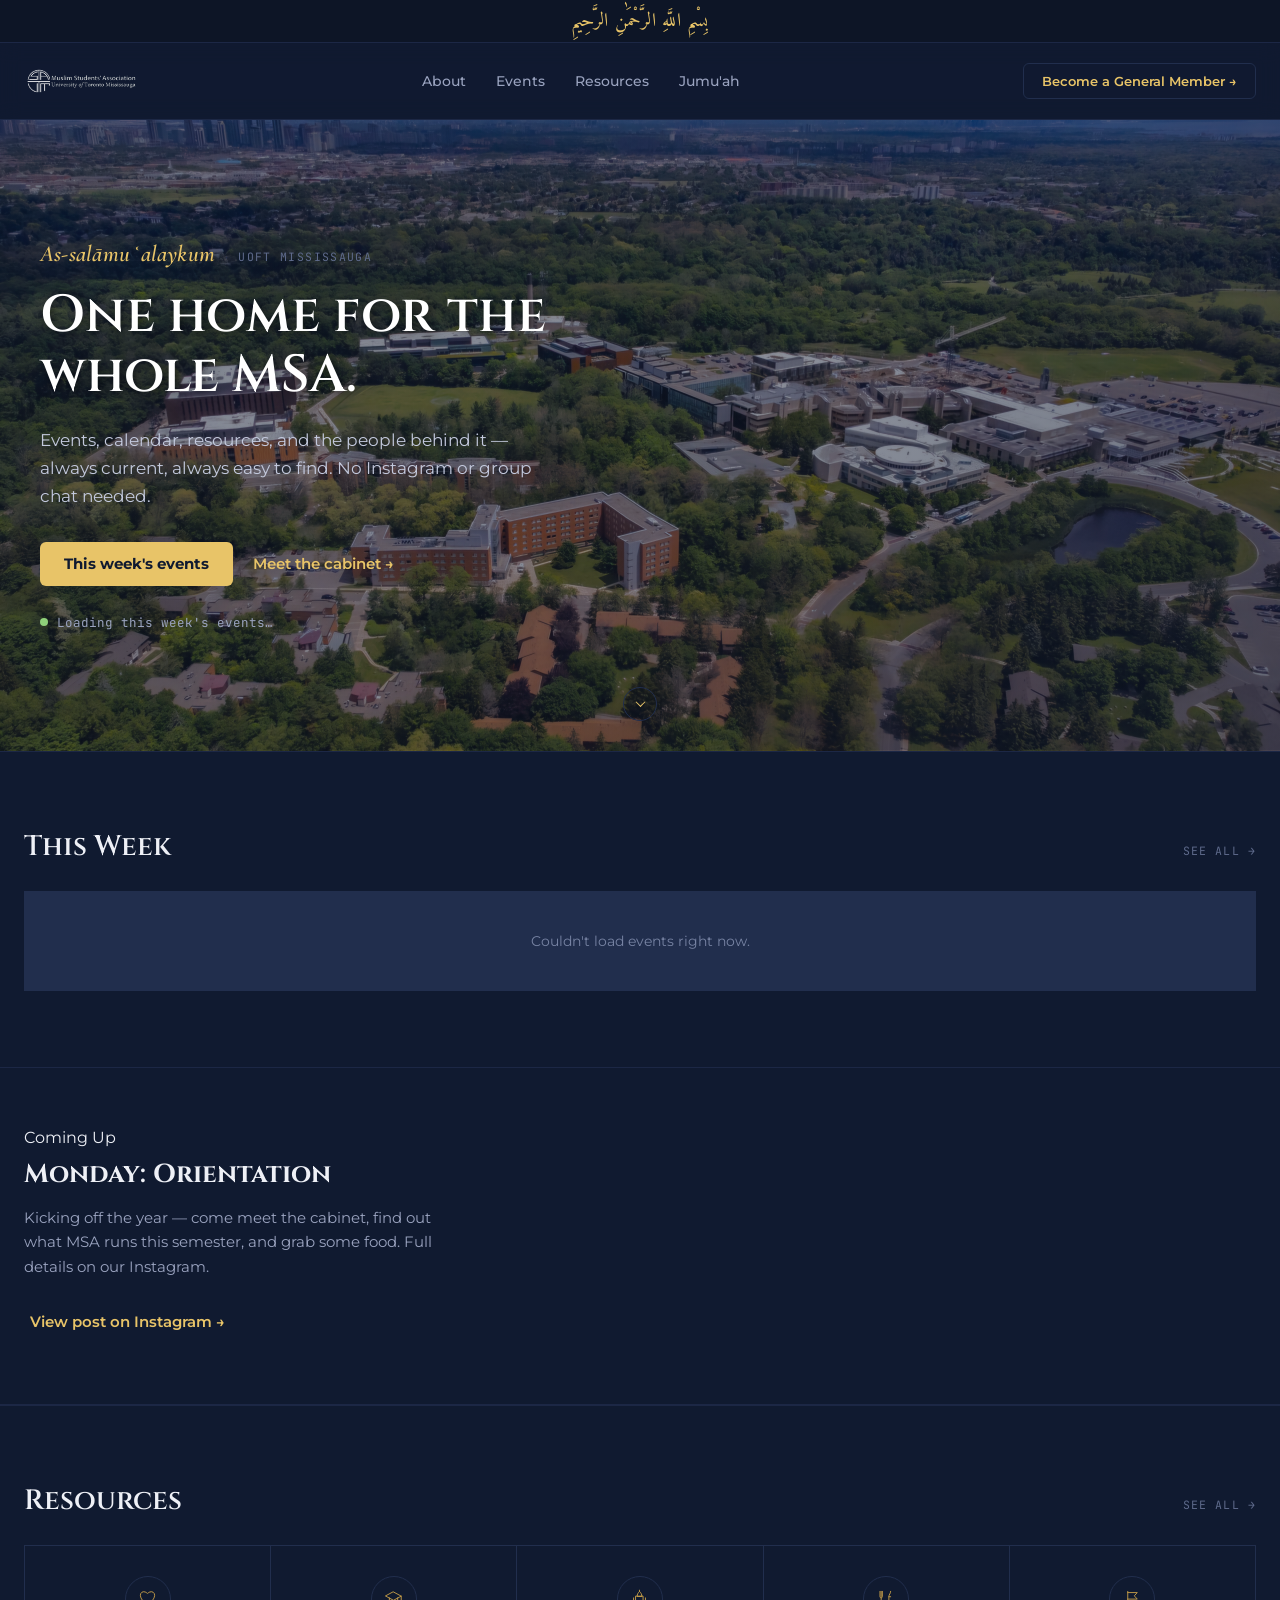
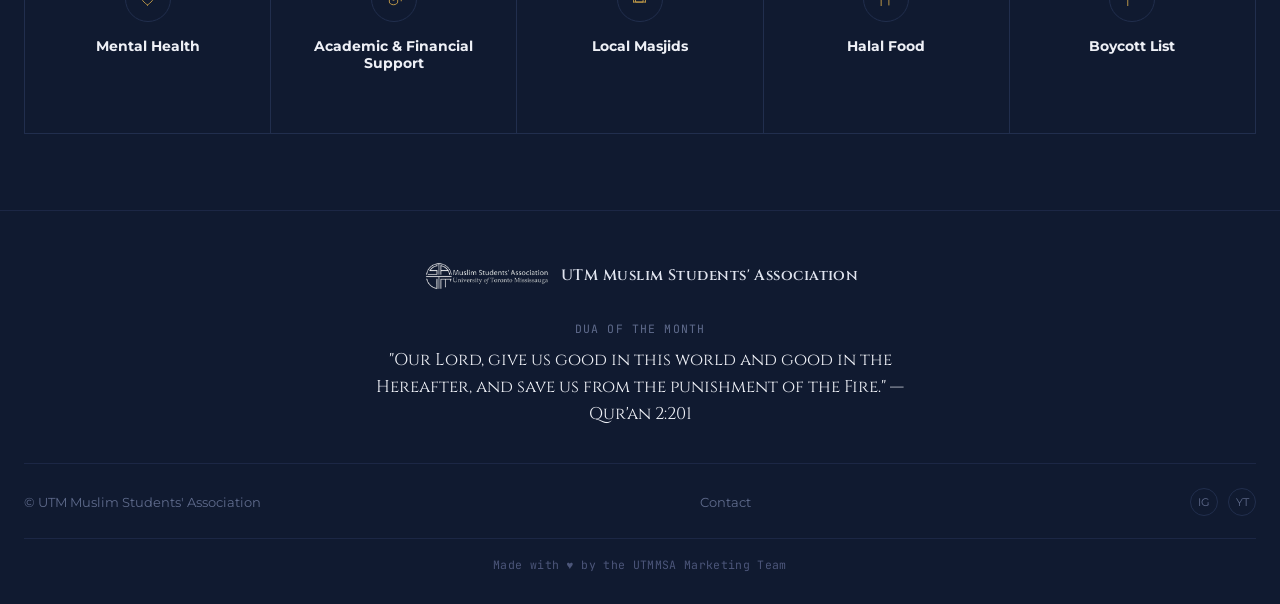
==== index.html @ a5d2db6c "Add files via upload" ====
<!DOCTYPE html>
<html lang="en">
<head>
<meta charset="UTF-8">
<meta name="viewport" content="width=device-width, initial-scale=1.0">
<title>UTM MSA — Muslim Students' Association, University of Toronto Mississauga</title>
<meta name="description" content="Everything the UTM MSA runs — events, calendar, resources, and the people behind it — in one place.">

<!-- Brand fonts: Cinzel (display), Montserrat (body/UI), JetBrains Mono (accent) -->
<link rel="preconnect" href="https://fonts.googleapis.com">
<link rel="preconnect" href="https://fonts.gstatic.com" crossorigin>
<link href="https://fonts.googleapis.com/css2?family=Amiri:wght@400;700&family=Cinzel:wght@500;600;700&family=Cormorant+Garamond:ital,wght@1,500;1,600&family=Montserrat:wght@400;500;600;700;800&family=JetBrains+Mono:wght@400;500&display=swap" rel="stylesheet">

<link rel="stylesheet" href="styles.css">
<link rel="stylesheet" href="resources.css">
</head>
<body>

<div class="bismillah-ribbon"><span class="arabic">بِسْمِ اللَّهِ الرَّحْمَٰنِ الرَّحِيمِ</span></div>

<header class="site-header">
  <a href="index.html" class="brand">
    <img src="utm-msa-logo.png" alt="UTM MSA logo" class="site-logo-img">
  </a>
  <nav class="main-nav">
    <a href="about.html">About</a>
    <a href="events.html">Events</a>
    <a href="resources.html">Resources</a>
    <a href="jumuah.html">Jumu'ah</a>
  </nav>

  <a class="nav-cta" href="https://forms.gle/BKkKjAEeX6UAhfDM7" target="_blank" rel="noopener">Become a General Member →</a>

  <button class="nav-toggle" aria-label="Toggle menu">
    <span style="width: 100%; height: 2px; background: currentColor;"></span>
    <span style="width: 100%; height: 2px; background: currentColor;"></span>
    <span style="width: 100%; height: 2px; background: currentColor;"></span>
  </button>
</header>

<section class="hero">
  <div class="hero-motif" aria-hidden="true" id="heroMotif"></div>

  <div class="hero-inner">
    <span class="kicker"><span class="kicker-script">As-salāmu ʿalaykum</span><span class="kicker-sep">·</span><span class="kicker-loc">UofT Mississauga</span></span>
    <h1>One home for the whole MSA.</h1>
    <p>Events, calendar, resources, and the people behind it — always current, always easy to find. No Instagram or group chat needed.</p>

    <div class="hero-actions">
      <a class="btn-primary" href="events.html">This week's events</a>
      <a class="btn-text" href="about.html">Meet the cabinet →</a>
    </div>

    <div class="hero-live">
      <span class="live-dot" aria-hidden="true"></span>
      <span id="liveEventCount">Loading this week's events…</span>
    </div>
  </div>

  <a href="#thisWeek" class="scroll-cue" aria-label="Scroll to this week's events">
    <span class="scroll-cue-chevron"></span>
  </a>
</section>


<section class="section" data-reveal id="thisWeek">
  <div class="section-head-row">
    <h2>This Week</h2>
    <a href="events.html" class="section-label">See all →</a>
  </div>
  <div class="week-grid" id="weekGrid">
    <div class="week-empty">Loading events…</div>
  </div>
</section>

<section class="highlight-section" data-reveal>
  <div class="highlight-inner">
    <div class="highlight-text">
      <span class="kicker">Coming Up</span>
      <h2>Monday: Orientation</h2>
      <p>Kicking off the year — come meet the cabinet, find out what MSA runs this semester, and grab some food. Full details on our Instagram.</p>
      <a class="btn-text" href="https://www.instagram.com/p/DczQndhD08V/" target="_blank" rel="noopener">View post on Instagram →</a>
    </div>
    <div class="highlight-embed">
      <blockquote class="instagram-media" data-instgrm-permalink="https://www.instagram.com/p/DczQndhD08V/" data-instgrm-version="14" style="margin:0;"></blockquote>
    </div>
  </div>
</section>

<section class="section" data-reveal id="resourcesPreview">
  <div class="section-head-row">
    <h2>Resources</h2>
    <a href="resources.html" class="section-label">See all →</a>
  </div>
  <div class="resource-grid">

    <a class="resource-card" href="resources.html#mental-health">
      <span class="resource-badge"><svg viewBox="0 0 32 32"><path d="M16 27c0 0-12-8-12-16.5C4 6 8 3.5 12 5c2 0.7 4 2.5 4 2.5s2-1.8 4-2.5c4-1.5 8 1 8 5.5C28 19 16 27 16 27Z"/></svg></span>
      <h3>Mental Health</h3>
      <p class="resource-excerpt">Counselling flyers, peer support contacts, and campus wellness lines — no judgment, just support.</p>
      <span class="resource-goto">View details →</span>
    </a>

    <a class="resource-card" href="resources.html#academic-financial">
      <span class="resource-badge"><svg viewBox="0 0 32 32"><path d="M16 5 L29 12 L16 19 L3 12 Z"/><path d="M9 15 V22c0 2 3 4.5 7 4.5s7-2.5 7-4.5v-7"/><path d="M29 12 v8"/></svg></span>
      <h3>Academic &amp; Financial Support</h3>
      <p class="resource-excerpt">Tutoring, study groups, exam-season resources, bursaries, zakat contacts, and emergency funding pathways.</p>
      <span class="resource-goto">View details →</span>
    </a>

    <a class="resource-card" href="resources.html#local-masjids">
      <span class="resource-badge"><svg viewBox="0 0 32 32"><path d="M12 12c0-3 1.8-6 4-8 2.2 2 4 5 4 8Z"/><rect x="10" y="12" width="12" height="10"/><line x1="6" y1="22" x2="26" y2="22"/><line x1="6" y1="15" x2="6" y2="22"/><line x1="26" y1="15" x2="26" y2="22"/><line x1="16" y1="2" x2="16" y2="4"/></svg></span>
      <h3>Local Masjids</h3>
      <p class="resource-excerpt">Nearby prayer spaces with hours and directions, for when you need more than the prayer room on campus.</p>
      <span class="resource-goto">View details →</span>
    </a>

    <a class="resource-card" href="resources.html#halal-food">
      <span class="resource-badge"><svg viewBox="0 0 32 32"><path d="M9 4v9c0 1.5 -1.2 2-2 2s-2-0.5-2-2V4"/><path d="M7 4v9"/><path d="M7 15v13"/><path d="M23 4c0 4-3 5-3 9v14"/><path d="M20 13h3"/></svg></span>
      <h3>Halal Food</h3>
      <p class="resource-excerpt">On- and off-campus spots, verified and student-reviewed — so lunch is one less thing to think about.</p>
      <span class="resource-goto">View details →</span>
    </a>

    <a class="resource-card" href="resources.html#boycott-list">
      <span class="resource-badge"><svg viewBox="0 0 32 32"><line x1="8" y1="4" x2="8" y2="28"/><path d="M8 6h16l-5 5.5 5 5.5H8"/></svg></span>
      <h3>Boycott List</h3>
      <p class="resource-excerpt">A running list to help you make informed choices as a consumer.</p>
      <span class="resource-goto">View details →</span>
    </a>

  </div>
</section>

<footer class="site-footer">
  <div class="footer-logo">
    <img src="utm-msa-logo.png" alt="UTM MSA logo" class="site-logo-img">
    <span>UTM Muslim Students' Association</span>
  </div>
  <div class="footer-dua" id="duaOfMonth">
    <span class="section-label">Dua of the Month</span>
    <p>"Our Lord, give us good in this world and good in the Hereafter, and save us from the punishment of the Fire." — Qur'an 2:201</p>
  </div>

  <div class="footer-bottom">
    <span>© UTM Muslim Students' Association</span>
    <div class="footer-links">
      <a href="mailto:msa@utmsu.ca">Contact</a>
    </div>
    <div class="social-links">
      <a href="https://www.instagram.com/utmmsa/?hl=en" target="_blank" rel="noopener" aria-label="Instagram">IG</a>
      <a href="https://www.youtube.com/@utmmsa" target="_blank" rel="noopener" aria-label="YouTube">YT</a>
    </div>
  </div>

  <div class="footer-credit">Made with ♥ by the UTMMSA Marketing Team</div>
</footer>

<script src="script.js"></script>
<script async src="//www.instagram.com/embed.js"></script>
</body>
</html>
---- styles.css ----
/* ============================================================
   UTM MSA — Design tokens (from Brand & Typography guide + 1C concept)
   ============================================================ */

:root {
  /* Brand colours */
  --navy: #101a30;         /* dark base / nav / footer */
  --navy-black: #0d1526;   /* section contrast */
  --gold: #cda349;         /* primary accent / CTA */
  --gold-light: #e8c468;   /* accent on dark backgrounds */
  --cream: #faf8f3;        /* light backgrounds */

  /* Neutrals */
  --text-body: #16203a;    /* body text on light bg */
  --text-muted: #8792ac;   /* muted text, works on both */
  --text-muted-dark: #7783a3; /* muted text on navy */
  --border-dark: #1c2745;  /* hairline borders on navy */
  --border-dark-2: #212e4d;
  --panel-navy: #101a30;

  /* Fonts */
  --font-display: 'Cinzel', serif;
  --font-body: 'Montserrat', sans-serif;
  --font-mono: 'JetBrains Mono', monospace;
  --font-script: 'Cormorant Garamond', serif;
  --font-arabic: 'Amiri', serif;

  /* Layout */
  --max-width: 1240px;
  --radius-sm: 6px;
  --radius-md: 10px;
}

* { box-sizing: border-box; }

html { scroll-behavior: smooth; }

body {
  margin: 0;
  background: var(--navy);
  color: #eef0f6;
  font-family: var(--font-body);
  -webkit-font-smoothing: antialiased;
}

a { color: inherit; text-decoration: none; }

.wrap {
  max-width: var(--max-width);
  margin: 0 auto;
  padding: 0 24px;
}

/* ---------- Bismillah ribbon ---------- */

.bismillah-ribbon {
  background: var(--navy-black);
  border-bottom: 1px solid var(--border-dark);
  text-align: center;
  padding: 11px 16px;
}

.bismillah-ribbon .arabic {
  font-family: var(--font-arabic);
  font-size: 19px;
  line-height: 1;
  color: var(--gold-light);
  letter-spacing: 0.01em;
  direction: rtl;
  unicode-bidi: isolate;
}

@media (max-width: 560px) {
  .bismillah-ribbon { padding: 9px 16px; }
  .bismillah-ribbon .arabic { font-size: 16px; }
}

/* ---------- Header ---------- */

.site-header {
  position: sticky;
  top: 0;
  z-index: 100;
  display: flex;
  align-items: center;
  justify-content: space-between;
  padding: 16px 24px;
  background: rgba(16, 26, 48, 0.88);
  backdrop-filter: blur(10px);
  border-bottom: 1px solid var(--border-dark);
}

.brand {
  display: flex;
  align-items: center;
  gap: 10px;
  flex-shrink: 0;
}

.site-logo-img {
  height: 50px;
  width: auto;
  display: block;
}

.brand-mark {
  width: 26px;
  height: 26px;
  border: 1.5px solid var(--gold-light);
  transform: rotate(45deg);
  flex: none;
}

.brand-name {
  font-family: var(--font-display);
  font-weight: 600;
  font-size: 17px;
  display: none;
}

.main-nav {
  display: none;
  gap: 30px;
  font-size: 13.5px;
  font-weight: 500;
  color: #9aa3bf;
  flex: 1;
  justify-content: center;
}

.main-nav a:hover { color: var(--gold-light); }

.nav-cta {
  font-size: 13px;
  font-weight: 600;
  color: var(--gold-light);
  border: 1px solid var(--border-dark-2);
  padding: 9px 18px;
  border-radius: var(--radius-sm);
  white-space: nowrap;
  display: none;
}
.nav-cta:hover { border-color: var(--gold-light); }

.nav-toggle {
  display: flex;
  flex-direction: column;
  gap: 5px;
  width: 24px;
  height: 24px;
  background: none;
  border: none;
  cursor: pointer;
  padding: 0;
  color: var(--gold-light);
}

/* Tablet & desktop: show full nav */
@media (min-width: 768px) {
  .site-header {
    padding: 18px 24px;
  }

  .site-logo-img {
    height: 65px;
  }

  .main-nav {
    display: flex;
  }

  .nav-cta {
    display: inline-flex;
    align-items: center;
  }

  .nav-toggle {
    display: none;
  }
}

/* Desktop: even more breathing room */
@media (min-width: 1024px) {
  .site-header {
    padding: 20px 24px;
  }

  .site-logo-img {
    height: 75px;
  }
}

/* ---------- Hero ---------- */

.hero {
  padding: 120px 0;
  position: relative;
  background:
    linear-gradient(135deg, rgba(15, 26, 46, 0.55) 0%, rgba(16, 26, 48, 0.48) 55%, rgba(16, 26, 48, 0.65) 100%),
    url("utm-hero.jpg");
  background-size: cover;
  background-position: center 60%;
  background-repeat: no-repeat;
}

.hero .wrap {
  position: relative;
  z-index: 2;
}

.hero-motif {
  display: none;
}

.hero-motif span {
  position: absolute;
  width: 46px;
  height: 46px;
  border: 1px solid var(--gold-light);
  transform: rotate(45deg);
  animation: pulseSoft 6s ease-in-out infinite;
}

.hero-inner {
  position: relative;
  max-width: 640px;
  padding-left: 40px;
}

.kicker {
  display: flex;
  align-items: baseline;
  flex-wrap: wrap;
  gap: 10px;
}

.kicker-script {
  font-family: var(--font-script);
  font-style: italic;
  font-weight: 600;
  font-size: 23px;
  letter-spacing: 0.01em;
  color: var(--gold-light);
}

.kicker-sep {
  color: var(--border-dark-2);
  font-size: 12px;
}

.kicker-loc {
  font-family: var(--font-mono);
  font-size: 11.5px;
  letter-spacing: 0.12em;
  color: #5f6b8c;
  text-transform: uppercase;
}

.hero h1 {
  font-family: var(--font-display);
  font-size: clamp(34px, 5vw, 52px);
  line-height: 1.15;
  color: #ffffff;
  font-weight: 600;
  text-shadow: 2px 2px 8px rgba(0, 0, 0, 0.5);
  margin: 18px 0 20px;
}

.hero p {
  font-size: 17px;
  line-height: 1.65;
  color: #c3c9dd;
  max-width: 500px;
  margin: 0 0 32px;
}

.hero-actions {
  display: flex;
  gap: 14px;
  flex-wrap: wrap;
}

.btn-primary {
  background: var(--gold-light);
  color: var(--navy);
  font-weight: 700;
  font-size: 14.5px;
  padding: 13px 24px;
  border-radius: var(--radius-sm);
  display: inline-block;
}
.btn-primary:hover { background: var(--gold); }

.btn-text {
  color: var(--gold-light);
  font-weight: 600;
  font-size: 14.5px;
  padding: 13px 6px;
  display: inline-block;
}

.hero-live {
  display: flex;
  align-items: center;
  gap: 9px;
  margin-top: 28px;
  font-family: var(--font-mono);
  font-size: 12.5px;
  color: #9aa3bf;
}

.live-dot {
  width: 8px;
  height: 8px;
  border-radius: 100%;
  background: #8fd17a;
  animation: pulseSoft 2s ease-in-out infinite;
}

@keyframes pulseSoft {
  0%, 100% { opacity: 0.5; }
  50% { opacity: 0.9; }
}

/* ---------- Hero entrance animation ---------- */

.hero-inner > * {
  opacity: 0;
  animation: heroFadeUp 0.85s cubic-bezier(0.16, 0.84, 0.44, 1) forwards;
}

.hero-inner .kicker      { animation-delay: 0.05s; }
.hero-inner h1           { animation-delay: 0.2s; }
.hero-inner p            { animation-delay: 0.35s; }
.hero-inner .hero-actions { animation-delay: 0.5s; }
.hero-inner .hero-live    { animation-delay: 0.62s; }

@keyframes heroFadeUp {
  from { opacity: 0; transform: translateY(18px); }
  to   { opacity: 1; transform: translateY(0); }
}

@media (prefers-reduced-motion: reduce) {
  .hero-inner > * { animation: none; opacity: 1; }
}

/* ---------- Scroll cue ---------- */

.scroll-cue {
  position: absolute;
  left: 50%;
  bottom: 30px;
  transform: translateX(-50%);
  width: 34px;
  height: 34px;
  border: 1px solid var(--border-dark-2);
  border-radius: 50%;
  display: flex;
  align-items: center;
  justify-content: center;
  z-index: 3;
  animation: scrollCueBounce 2.4s ease-in-out infinite;
  transition: border-color 0.3s ease;
}

.scroll-cue:hover { border-color: var(--gold-light); }

.scroll-cue-chevron {
  width: 7px;
  height: 7px;
  border-right: 1.5px solid var(--gold-light);
  border-bottom: 1.5px solid var(--gold-light);
  transform: rotate(45deg) translate(-1px, -1px);
}

@keyframes scrollCueBounce {
  0%, 100% { transform: translate(-50%, 0); }
  50% { transform: translate(-50%, 7px); }
}

@media (prefers-reduced-motion: reduce) {
  .scroll-cue { animation: none; }
}

@media (max-width: 560px) {
  .scroll-cue { display: none; }
}

/* ---------- Reveal-on-scroll ---------- */

[data-reveal] {
  opacity: 0;
  transform: translateY(26px);
  transition: opacity 0.6s ease, transform 0.6s ease;
}
[data-reveal].is-visible {
  opacity: 1;
  transform: translateY(0);
}

/* ---------- Section shell ---------- */

.section {
  padding: 76px 24px;
  border-top: 1px solid var(--border-dark);
}

.section-label {
  font-family: var(--font-mono);
  font-size: 11.5px;
  letter-spacing: 0.1em;
  color: #5f6b8c;
  text-transform: uppercase;
}

.section h2 {
  font-family: var(--font-display);
  font-size: 28px;
  font-weight: 600;
  margin: 14px 0 28px;
}

.section-head-row {
  display: flex;
  justify-content: space-between;
  align-items: baseline;
  margin-bottom: 26px;
}
.section-head-row h2 { margin: 0; }

/* ---------- This Week grid ---------- */

.week-grid {
  display: grid;
  grid-template-columns: repeat(4, 1fr);
  gap: 1px;
  background: var(--border-dark-2);
  border: 1px solid var(--border-dark-2);
}

.week-card {
  background: var(--navy);
  padding: 22px 20px;
}

.week-card .ev-date {
  font-family: var(--font-mono);
  font-size: 11.5px;
  color: var(--gold-light);
  margin-bottom: 12px;
}

.week-card .ev-title {
  font-size: 15px;
  font-weight: 700;
  margin-bottom: 6px;
}

.week-card .ev-meta {
  font-size: 12.5px;
  color: var(--text-muted-dark);
}

.week-empty {
  grid-column: 1 / -1;
  padding: 40px 20px;
  text-align: center;
  color: var(--text-muted-dark);
  font-size: 14px;
}

/* ---------- Footer ---------- */

.site-footer {
  border-top: 1px solid var(--border-dark);
  padding: 48px 24px 32px;
}

.footer-dua {
  max-width: 560px;
  margin: 0 auto 36px;
  text-align: center;
}

.footer-dua .section-label { display: block; margin-bottom: 10px; }

.footer-dua p {
  font-family: var(--font-display);
  font-size: 17px;
  line-height: 1.6;
  color: #eef0f6;
  margin: 0;
}

.footer-bottom {
  display: flex;
  justify-content: space-between;
  align-items: center;
  flex-wrap: wrap;
  gap: 14px;
  font-size: 12.5px;
  color: #5f6b8c;
  border-top: 1px solid var(--border-dark);
  padding-top: 24px;
}

.footer-links {
  display: flex;
  gap: 18px;
  flex-wrap: wrap;
}

.footer-links a:hover { color: var(--gold-light); }

.social-links {
  display: flex;
  gap: 10px;
}

.social-links a {
  width: 28px;
  height: 28px;
  border: 1.5px solid var(--border-dark-2);
  border-radius: 100px;
  display: flex;
  align-items: center;
  justify-content: center;
  font-size: 11px;
}
.social-links a:hover { border-color: var(--gold-light); color: var(--gold-light); }

.footer-credit {
  text-align: center;
  margin-top: 22px;
  padding-top: 18px;
  border-top: 1px solid var(--border-dark);
  font-family: var(--font-mono);
  font-size: 11.5px;
  letter-spacing: 0.03em;
  color: #4c567a;
}

/* ---------- Responsive ---------- */

@media (max-width: 900px) {
  .main-nav { display: none; }
  .week-grid { grid-template-columns: repeat(2, 1fr); }
}

@media (max-width: 560px) {
  .week-grid { grid-template-columns: 1fr; }
  .hero { padding: 72px 20px 64px; }
  .footer-bottom { flex-direction: column; align-items: flex-start; }
}
---- resources.css ----
/* ============================================================
   UTM MSA — Resources page styles
   Appended concept: resource-grid cards + anchored detail sections
   ============================================================ */

.page-eyebrow {
  font-family: var(--font-mono);
  font-size: 11.5px;
  letter-spacing: 0.12em;
  color: #5f6b8c;
  text-transform: uppercase;
  display: block;
  margin-bottom: 10px;
}

/* ---------- Resource card grid ---------- */

.resource-grid {
  display: grid;
  grid-template-columns: repeat(3, 1fr);
  gap: 1px;
  background: var(--border-dark-2);
  border: 1px solid var(--border-dark-2);
}

/* Homepage resource preview: compact badge-icon cards, single row on desktop */
#resourcesPreview .resource-grid {
  grid-template-columns: repeat(2, 1fr);
}

@media (min-width: 640px) {
  #resourcesPreview .resource-grid { grid-template-columns: repeat(3, 1fr); }
}

@media (min-width: 900px) {
  #resourcesPreview .resource-grid { grid-template-columns: repeat(5, 1fr); }
}

#resourcesPreview .resource-card {
  padding: 30px 16px 26px;
  text-align: center;
  display: flex;
  flex-direction: column;
  align-items: center;
}

#resourcesPreview .resource-badge {
  width: 46px;
  height: 46px;
  border-radius: 50%;
  border: 1.5px solid var(--border-dark-2);
  display: flex;
  align-items: center;
  justify-content: center;
  margin: 0 auto 16px;
  transition: background 0.35s ease, border-color 0.35s ease, transform 0.35s ease;
}

#resourcesPreview .resource-badge svg {
  width: 19px;
  height: 19px;
  stroke: var(--gold);
  fill: none;
  stroke-width: 1.5;
  stroke-linecap: round;
  stroke-linejoin: round;
  transition: stroke 0.35s ease;
}

#resourcesPreview .resource-card:hover .resource-badge {
  background: linear-gradient(135deg, var(--gold) 0%, var(--gold-light) 100%);
  border-color: var(--gold-light);
  transform: scale(1.08) rotate(-6deg);
}

#resourcesPreview .resource-card:hover .resource-badge svg {
  stroke: var(--navy);
}

#resourcesPreview .resource-card h3 {
  font-size: 13.5px;
  line-height: 1.3;
}

#resourcesPreview .resource-excerpt {
  text-align: center;
}

#resourcesPreview .resource-goto {
  margin-top: 12px;
}

@media (max-width: 900px) {
  .resource-grid { grid-template-columns: repeat(2, 1fr); }
}
@media (max-width: 560px) {
  .resource-grid { grid-template-columns: 1fr; }
}

.resource-card {
  background: var(--navy);
  padding: 28px 24px;
  display: block;
  position: relative;
  transition: background 0.35s ease;
  overflow: hidden;
}

.resource-icon {
  width: 8px;
  height: 8px;
  border: 1.5px solid var(--gold);
  transform: rotate(45deg);
  margin-bottom: 22px;
  transition: transform 0.35s ease, border-color 0.35s ease;
}

.resource-card:hover .resource-icon {
  transform: rotate(225deg);
  border-color: var(--gold-light);
}

.resource-card h3 {
  font-size: 15.5px;
  font-weight: 700;
  margin: 0 0 8px;
  color: #eef0f6;
}

.resource-excerpt {
  font-size: 13px;
  line-height: 1.55;
  color: var(--text-muted-dark);
  max-height: 0;
  opacity: 0;
  transform: translateY(-4px);
  overflow: hidden;
  transition: opacity 0.35s ease, transform 0.35s ease, max-height 0.35s ease, margin 0.35s ease;
  margin: 0;
}

.resource-card:hover .resource-excerpt {
  max-height: 120px;
  opacity: 1;
  transform: translateY(0);
  margin: 8px 0 0 0;
}

.resource-goto {
  font-family: var(--font-mono);
  font-size: 11px;
  letter-spacing: 0.06em;
  text-transform: uppercase;
  color: var(--gold-light);
  opacity: 0;
  transform: translateX(-4px);
  transition: opacity 0.35s ease, transform 0.35s ease;
  display: inline-block;
  margin-top: 14px;
}

.resource-card:hover .resource-goto {
  opacity: 1;
  transform: translateX(0);
}

/* ---------- Detail sections (anchored targets) ---------- */

.resource-detail {
  padding: 72px 0;
  border-top: 1px solid var(--border-dark);
  scroll-margin-top: 90px; /* keeps the sticky header from covering the heading on scroll-to */
}

.resource-detail .section-label { display: block; margin-bottom: 12px; }

.resource-detail h2 {
  font-family: var(--font-display);
  font-size: 26px;
  font-weight: 600;
  margin: 0 0 16px;
}

.resource-detail > .wrap > p.lead {
  font-size: 15.5px;
  line-height: 1.7;
  color: #9aa3bf;
  max-width: 620px;
  margin: 0 0 32px;
}

.resource-subgrid {
  display: grid;
  grid-template-columns: repeat(2, 1fr);
  gap: 24px;
}
@media (max-width: 700px) {
  .resource-subgrid { grid-template-columns: 1fr; }
}

.resource-sublist h4 {
  font-family: var(--font-mono);
  font-size: 12px;
  letter-spacing: 0.06em;
  text-transform: uppercase;
  color: var(--gold-light);
  margin: 0 0 14px;
}

.resource-sublist ul {
  list-style: none;
  margin: 0;
  padding: 0;
}

.resource-sublist li {
  padding: 12px 0;
  border-bottom: 1px solid var(--border-dark);
  font-size: 14px;
  color: #cdd3e6;
}

.resource-sublist li:last-child { border-bottom: none; }

.resource-sublist li .item-title {
  font-weight: 600;
  color: #eef0f6;
  display: block;
  margin-bottom: 3px;
}

.resource-sublist li .item-meta {
  font-size: 12.5px;
  color: var(--text-muted-dark);
}

/* ---------- Crisis / urgent callout ---------- */

.crisis-callout {
  background: linear-gradient(135deg, rgba(205,163,73,0.08), rgba(205,163,73,0.02));
  border: 1px solid var(--gold);
  border-radius: var(--radius-md);
  padding: 28px 28px;
  margin-bottom: 40px;
}

.crisis-callout h3 {
  font-family: var(--font-display);
  font-size: 18px;
  color: #f4f1e8;
  margin: 0 0 6px;
}

.crisis-callout > p {
  font-size: 13.5px;
  color: var(--text-muted-dark);
  margin: 0 0 20px;
  max-width: 560px;
}

.crisis-row {
  display: grid;
  grid-template-columns: repeat(3, 1fr);
  gap: 16px;
}
@media (max-width: 700px) {
  .crisis-row { grid-template-columns: 1fr; }
}

.crisis-item {
  background: rgba(16,26,48,0.5);
  border: 1px solid var(--border-dark-2);
  border-radius: var(--radius-sm);
  padding: 16px 18px;
}

.crisis-item .crisis-label {
  font-family: var(--font-mono);
  font-size: 11px;
  text-transform: uppercase;
  letter-spacing: 0.05em;
  color: var(--gold-light);
  display: block;
  margin-bottom: 6px;
}

.crisis-item .crisis-number {
  font-weight: 700;
  font-size: 15px;
  color: #f4f1e8;
  display: block;
  margin-bottom: 4px;
}

.crisis-item .crisis-note {
  font-size: 12px;
  color: var(--text-muted-dark);
  line-height: 1.5;
}

/* ---------- Info cards: masjids, food, aid ---------- */

.info-grid {
  display: grid;
  grid-template-columns: repeat(2, 1fr);
  gap: 16px;
}
@media (max-width: 700px) {
  .info-grid { grid-template-columns: 1fr; }
}

.info-card {
  background: var(--panel-navy);
  border: 1px solid var(--border-dark);
  border-radius: var(--radius-md);
  padding: 22px 22px;
  transition: border-color 0.25s ease, transform 0.25s ease;
}

.info-card:hover {
  border-color: var(--border-dark-2);
  transform: translateY(-2px);
}

.info-card-head {
  display: flex;
  align-items: flex-start;
  justify-content: space-between;
  gap: 10px;
  margin-bottom: 10px;
}

.info-card h4 {
  font-size: 15px;
  font-weight: 700;
  color: #eef0f6;
  margin: 0;
}

.info-card .info-sub {
  font-size: 12px;
  color: var(--gold-light);
  font-family: var(--font-mono);
  margin: 2px 0 0;
}

.info-card p.info-desc {
  font-size: 13px;
  color: var(--text-muted-dark);
  line-height: 1.6;
  margin: 0 0 14px;
}

.info-card .info-meta-row {
  display: flex;
  flex-wrap: wrap;
  gap: 8px 18px;
  font-size: 12px;
  color: var(--text-muted);
  margin-bottom: 14px;
}

.info-card .info-meta-row span strong {
  color: #cdd3e6;
  font-weight: 600;
}

.info-links {
  display: flex;
  gap: 10px;
  flex-wrap: wrap;
}

.link-btn {
  font-family: var(--font-mono);
  font-size: 11px;
  text-transform: uppercase;
  letter-spacing: 0.04em;
  color: var(--gold-light);
  border: 1px solid var(--border-dark-2);
  border-radius: 999px;
  padding: 6px 14px;
  transition: border-color 0.25s ease, color 0.25s ease;
}
.link-btn:hover {
  border-color: var(--gold-light);
}

.distance-chip {
  font-family: var(--font-mono);
  font-size: 11px;
  color: var(--gold);
  border: 1px solid var(--gold);
  border-radius: 999px;
  padding: 3px 10px;
  white-space: nowrap;
  flex: none;
}

.coming-soon-badge {
  font-family: var(--font-mono);
  font-size: 10px;
  text-transform: uppercase;
  letter-spacing: 0.05em;
  color: var(--text-muted);
  border: 1px dashed var(--border-dark-2);
  border-radius: 999px;
  padding: 3px 10px;
  white-space: nowrap;
  flex: none;
}

.subsection-heading {
  font-family: var(--font-mono);
  font-size: 12px;
  letter-spacing: 0.06em;
  text-transform: uppercase;
  color: var(--gold-light);
  margin: 36px 0 16px;
}
.subsection-heading:first-of-type { margin-top: 0; }

.note-inline {
  font-size: 13px;
  color: var(--text-muted-dark);
  background: rgba(255,255,255,0.02);
  border-left: 2px solid var(--gold);
  padding: 10px 16px;
  margin: 0 0 28px;
  line-height: 1.6;
}

/* ---------- Site logo (header + footer) ---------- */

.site-logo-img {
  height: 30px;
  width: auto;
  display: block;
}

.footer-logo {
  display: flex;
  align-items: center;
  gap: 10px;
  margin-bottom: 28px;
  justify-content: center;
}

.footer-logo img {
  height: 34px;
  width: auto;
}

.footer-logo span {
  font-family: var(--font-display);
  font-weight: 600;
  font-size: 15px;
  letter-spacing: 0.03em;
  color: #dfe3ee;
}

/* ---------- Custom resource-card icons (replace plain diamond) ---------- */

.resource-icon-svg {
  width: 12px;
  height: 12px;
  margin-bottom: 22px;
  transition: transform 0.35s ease;
}
.resource-icon-svg svg {
  width: 100%;
  height: 100%;
  stroke: var(--gold);
  fill: none;
  stroke-width: 1.4;
  stroke-linecap: round;
  stroke-linejoin: round;
  transition: stroke 0.35s ease;
}
.resource-card:hover .resource-icon-svg,
.info-card:hover .resource-icon-svg {
  transform: scale(1.08);
}
.resource-card:hover .resource-icon-svg svg,
.info-card:hover .resource-icon-svg svg {
  stroke: var(--gold-light);
}

/* ---------- Lectures to Enjoy ---------- */

.lecture-frame-wrap {
  border: 1px solid var(--border-dark-2);
  border-radius: var(--radius-md);
  overflow: hidden;
  background: #000;
  aspect-ratio: 16 / 9;
  max-width: 720px;
}
.lecture-frame-wrap iframe {
  width: 100%;
  height: 100%;
  border: 0;
  display: block;
}
.lecture-note {
  font-size: 12.5px;
  color: var(--text-muted-dark);
  margin-top: 14px;
  max-width: 620px;
}
.lecture-note a { color: var(--gold-light); }

/* ---------- Homepage weekly highlight (Instagram embed) ---------- */

.highlight-section {
  padding: 60px 24px;
  border-top: 1px solid var(--border-dark);
  border-bottom: 1px solid var(--border-dark);
}
.highlight-inner {
  max-width: var(--max-width);
  margin: 0 auto;
  display: grid;
  grid-template-columns: 1fr 340px;
  gap: 40px;
  align-items: center;
}
@media (max-width: 800px) {
  .highlight-inner { grid-template-columns: 1fr; }
}
.highlight-text .kicker { display: block; margin-bottom: 10px; }
.highlight-text h2 {
  font-family: var(--font-display);
  font-size: 26px;
  margin: 0 0 14px;
}
.highlight-text p {
  font-size: 14.5px;
  line-height: 1.7;
  color: #9aa3bf;
  max-width: 440px;
  margin: 0 0 20px;
}
.highlight-embed {
  border-radius: var(--radius-md);
  overflow: hidden;
  background: #fff;
  max-width: 340px;
  margin: 0 auto;
}
.highlight-embed iframe,
.highlight-embed blockquote {
  margin: 0 !important;
  width: 100% !important;
}

/* ---------- Coming soon block (Boycott List) ---------- */

.coming-soon {
  padding: 48px 32px;
  text-align: center;
  background: var(--panel-navy);
  border: 1px dashed var(--border-dark-2);
  border-radius: var(--radius-md);
  max-width: 520px;
}

.coming-soon .resource-icon {
  margin: 0 auto 18px;
}

.coming-soon h3 {
  font-family: var(--font-display);
  font-size: 20px;
  margin: 0 0 10px;
  color: #eef0f6;
}

.coming-soon p {
  font-size: 14px;
  color: var(--text-muted-dark);
  line-height: 1.6;
  margin: 0;
}
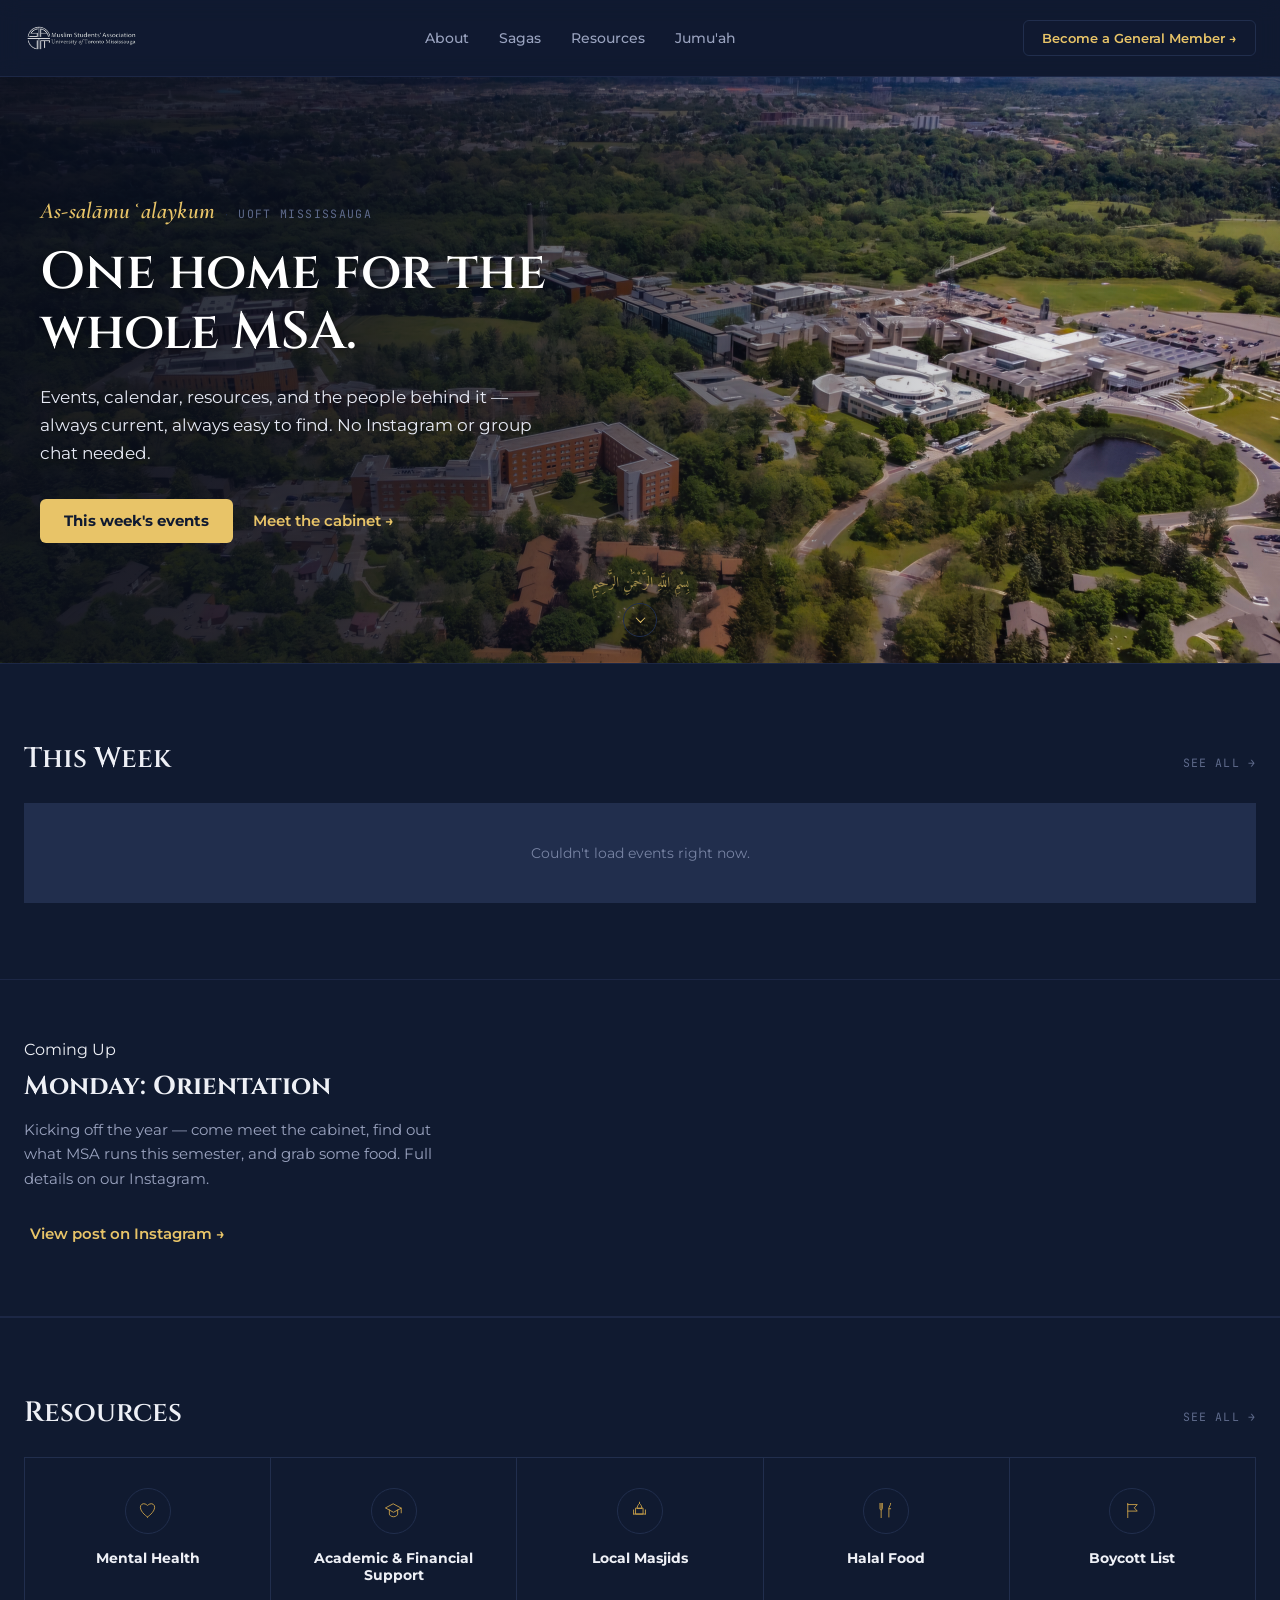
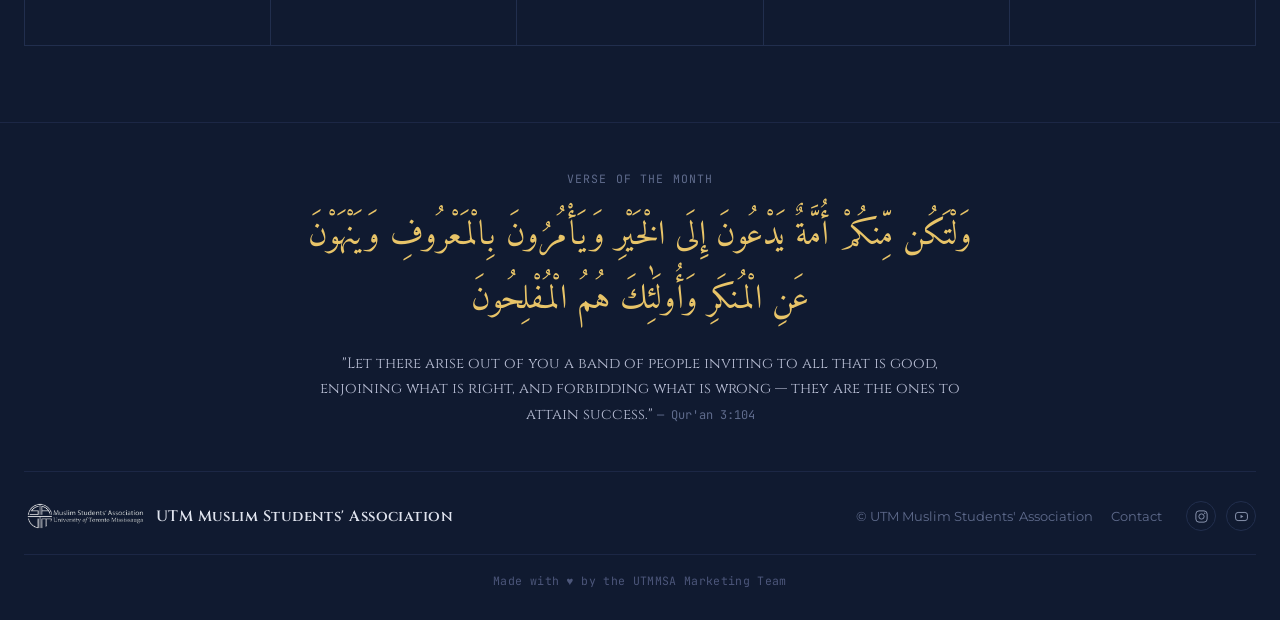
==== commit b7ac8706: "Add files via upload" ====
--- a/index.html
+++ b/index.html
@@ -16,15 +16,13 @@
 </head>
 <body>
 
-<div class="bismillah-ribbon"><span class="arabic">بِسْمِ اللَّهِ الرَّحْمَٰنِ الرَّحِيمِ</span></div>
-
 <header class="site-header">
   <a href="index.html" class="brand">
     <img src="utm-msa-logo.png" alt="UTM MSA logo" class="site-logo-img">
   </a>
   <nav class="main-nav">
     <a href="about.html">About</a>
-    <a href="events.html">Events</a>
+    <a href="events.html">Sagas</a>
     <a href="resources.html">Resources</a>
     <a href="jumuah.html">Jumu'ah</a>
   </nav>
@@ -50,16 +48,14 @@
       <a class="btn-primary" href="events.html">This week's events</a>
       <a class="btn-text" href="about.html">Meet the cabinet →</a>
     </div>
-
-    <div class="hero-live">
-      <span class="live-dot" aria-hidden="true"></span>
-      <span id="liveEventCount">Loading this week's events…</span>
-    </div>
   </div>
 
-  <a href="#thisWeek" class="scroll-cue" aria-label="Scroll to this week's events">
-    <span class="scroll-cue-chevron"></span>
-  </a>
+  <div class="scroll-cue-group">
+    <span class="scroll-cue-arabic" lang="ar" dir="rtl">بِسْمِ اللَّهِ الرَّحْمَٰنِ الرَّحِيمِ</span>
+    <a href="#thisWeek" class="scroll-cue" aria-label="Scroll to this week's events">
+      <span class="scroll-cue-chevron"></span>
+    </a>
+  </div>
 </section>
 
 
@@ -133,23 +129,32 @@
 </section>
 
 <footer class="site-footer">
-  <div class="footer-logo">
-    <img src="utm-msa-logo.png" alt="UTM MSA logo" class="site-logo-img">
-    <span>UTM Muslim Students' Association</span>
-  </div>
-  <div class="footer-dua" id="duaOfMonth">
-    <span class="section-label">Dua of the Month</span>
-    <p>"Our Lord, give us good in this world and good in the Hereafter, and save us from the punishment of the Fire." — Qur'an 2:201</p>
+
+  <div class="footer-dua-block">
+    <span class="section-label">Verse of the Month</span>
+    <p class="footer-dua-arabic" lang="ar" dir="rtl">وَلْتَكُن مِّنكُمْ أُمَّةٌ يَدْعُونَ إِلَى الْخَيْرِ وَيَأْمُرُونَ بِالْمَعْرُوفِ وَيَنْهَوْنَ عَنِ الْمُنكَرِ وَأُولَٰئِكَ هُمُ الْمُفْلِحُونَ</p>
+    <p class="footer-dua-translation">"Let there arise out of you a band of people inviting to all that is good, enjoining what is right, and forbidding what is wrong — they are the ones to attain success." <span class="footer-dua-ref">— Qur'an 3:104</span></p>
   </div>
 
-  <div class="footer-bottom">
-    <span>© UTM Muslim Students' Association</span>
-    <div class="footer-links">
-      <a href="mailto:msa@utmsu.ca">Contact</a>
+  <div class="footer-main">
+    <div class="footer-brand">
+      <img src="utm-msa-logo.png" alt="UTM MSA logo" class="site-logo-img">
+      <span>UTM Muslim Students' Association</span>
     </div>
-    <div class="social-links">
-      <a href="https://www.instagram.com/utmmsa/?hl=en" target="_blank" rel="noopener" aria-label="Instagram">IG</a>
-      <a href="https://www.youtube.com/@utmmsa" target="_blank" rel="noopener" aria-label="YouTube">YT</a>
+
+    <div class="footer-meta">
+      <div class="footer-links">
+        <span class="footer-copyright">© UTM Muslim Students' Association</span>
+        <a href="mailto:msa@utmsu.ca">Contact</a>
+      </div>
+      <div class="social-links">
+        <a href="https://www.instagram.com/utmmsa/?hl=en" target="_blank" rel="noopener" aria-label="Instagram">
+          <svg viewBox="0 0 24 24" fill="none" stroke="currentColor" stroke-width="1.6"><rect x="3" y="3" width="18" height="18" rx="5"/><circle cx="12" cy="12" r="4.2"/><circle cx="17.2" cy="6.8" r="1.1" fill="currentColor" stroke="none"/></svg>
+        </a>
+        <a href="https://www.youtube.com/@utmmsa" target="_blank" rel="noopener" aria-label="YouTube">
+          <svg viewBox="0 0 24 24" fill="none" stroke="currentColor" stroke-width="1.6"><rect x="2.5" y="5.5" width="19" height="13" rx="4"/><path d="M10.5 9.2 15 12l-4.5 2.8Z" fill="currentColor" stroke="none"/></svg>
+        </a>
+      </div>
     </div>
   </div>
 
--- a/styles.css
+++ b/styles.css
@@ -49,30 +49,6 @@
   max-width: var(--max-width);
   margin: 0 auto;
   padding: 0 24px;
-}
-
-/* ---------- Bismillah ribbon ---------- */
-
-.bismillah-ribbon {
-  background: var(--navy-black);
-  border-bottom: 1px solid var(--border-dark);
-  text-align: center;
-  padding: 11px 16px;
-}
-
-.bismillah-ribbon .arabic {
-  font-family: var(--font-arabic);
-  font-size: 19px;
-  line-height: 1;
-  color: var(--gold-light);
-  letter-spacing: 0.01em;
-  direction: rtl;
-  unicode-bidi: isolate;
-}
-
-@media (max-width: 560px) {
-  .bismillah-ribbon { padding: 9px 16px; }
-  .bismillah-ribbon .arabic { font-size: 16px; }
 }
 
 /* ---------- Header ---------- */
@@ -196,7 +172,7 @@
   padding: 120px 0;
   position: relative;
   background:
-    linear-gradient(135deg, rgba(15, 26, 46, 0.55) 0%, rgba(16, 26, 48, 0.48) 55%, rgba(16, 26, 48, 0.65) 100%),
+    linear-gradient(100deg, rgba(9, 14, 27, 0.92) 0%, rgba(9, 14, 27, 0.78) 30%, rgba(9, 14, 27, 0.4) 56%, rgba(9, 14, 27, 0.1) 76%),
     url("utm-hero.jpg");
   background-size: cover;
   background-position: center 60%;
@@ -269,7 +245,8 @@
 .hero p {
   font-size: 17px;
   line-height: 1.65;
-  color: #c3c9dd;
+  color: #e7eaf5;
+  text-shadow: 0 2px 10px rgba(0, 0, 0, 0.6);
   max-width: 500px;
   margin: 0 0 32px;
 }
@@ -333,7 +310,6 @@
 .hero-inner h1           { animation-delay: 0.2s; }
 .hero-inner p            { animation-delay: 0.35s; }
 .hero-inner .hero-actions { animation-delay: 0.5s; }
-.hero-inner .hero-live    { animation-delay: 0.62s; }
 
 @keyframes heroFadeUp {
   from { opacity: 0; transform: translateY(18px); }
@@ -346,11 +322,27 @@
 
 /* ---------- Scroll cue ---------- */
 
-.scroll-cue {
+.scroll-cue-group {
   position: absolute;
   left: 50%;
-  bottom: 30px;
+  bottom: 26px;
   transform: translateX(-50%);
+  display: flex;
+  flex-direction: column;
+  align-items: center;
+  gap: 12px;
+  z-index: 3;
+}
+
+.scroll-cue-arabic {
+  font-family: var(--font-arabic);
+  font-size: 15px;
+  line-height: 1;
+  color: rgba(232, 196, 104, 0.6);
+  white-space: nowrap;
+}
+
+.scroll-cue {
   width: 34px;
   height: 34px;
   border: 1px solid var(--border-dark-2);
@@ -358,7 +350,6 @@
   display: flex;
   align-items: center;
   justify-content: center;
-  z-index: 3;
   animation: scrollCueBounce 2.4s ease-in-out infinite;
   transition: border-color 0.3s ease;
 }
@@ -374,8 +365,8 @@
 }
 
 @keyframes scrollCueBounce {
-  0%, 100% { transform: translate(-50%, 0); }
-  50% { transform: translate(-50%, 7px); }
+  0%, 100% { transform: translateY(0); }
+  50% { transform: translateY(7px); }
 }
 
 @media (prefers-reduced-motion: reduce) {
@@ -383,7 +374,7 @@
 }
 
 @media (max-width: 560px) {
-  .scroll-cue { display: none; }
+  .scroll-cue-group { display: none; }
 }
 
 /* ---------- Reveal-on-scroll ---------- */
@@ -476,28 +467,79 @@
   padding: 48px 24px 32px;
 }
 
-.footer-dua {
-  max-width: 560px;
-  margin: 0 auto 36px;
+.footer-dua-block {
+  max-width: 680px;
+  margin: 0 auto 44px;
   text-align: center;
 }
 
-.footer-dua .section-label { display: block; margin-bottom: 10px; }
-
-.footer-dua p {
+.footer-dua-block .section-label { display: block; margin-bottom: 18px; }
+
+.footer-dua-arabic {
+  font-family: var(--font-arabic);
+  font-size: clamp(24px, 3.2vw, 34px);
+  line-height: 1.9;
+  color: var(--gold-light);
+  margin: 0 0 18px;
+}
+
+.footer-dua-translation {
   font-family: var(--font-display);
-  font-size: 17px;
-  line-height: 1.6;
-  color: #eef0f6;
+  font-size: 15px;
+  line-height: 1.7;
+  color: #b7bdd3;
   margin: 0;
 }
 
+.footer-dua-ref {
+  color: #5f6b8c;
+  font-family: var(--font-mono);
+  font-size: 12px;
+}
+
+.footer-main {
+  display: flex;
+  justify-content: space-between;
+  align-items: center;
+  flex-wrap: wrap;
+  gap: 20px;
+  border-top: 1px solid var(--border-dark);
+  padding-top: 28px;
+}
+
+.footer-meta {
+  display: flex;
+  align-items: center;
+  gap: 24px;
+  flex-wrap: wrap;
+}
+
+.footer-brand {
+  display: flex;
+  align-items: center;
+  gap: 10px;
+}
+
+.footer-brand .site-logo-img {
+  height: 32px;
+  width: auto;
+}
+
+.footer-brand span {
+  font-family: var(--font-display);
+  font-weight: 600;
+  font-size: 15px;
+  letter-spacing: 0.03em;
+  color: #dfe3ee;
+}
+
+@media (max-width: 640px) {
+  .footer-main { justify-content: center; text-align: center; }
+  .footer-meta { justify-content: center; }
+}
+
+/* Simpler footer-bottom row used on about/events/resources pages */
 .footer-bottom {
-  display: flex;
-  justify-content: space-between;
-  align-items: center;
-  flex-wrap: wrap;
-  gap: 14px;
   font-size: 12.5px;
   color: #5f6b8c;
   border-top: 1px solid var(--border-dark);
@@ -506,10 +548,14 @@
 
 .footer-links {
   display: flex;
+  align-items: center;
   gap: 18px;
   flex-wrap: wrap;
-}
-
+  font-size: 12.5px;
+  color: #5f6b8c;
+}
+
+.footer-links a { color: #5f6b8c; }
 .footer-links a:hover { color: var(--gold-light); }
 
 .social-links {
@@ -518,15 +564,16 @@
 }
 
 .social-links a {
-  width: 28px;
-  height: 28px;
+  width: 30px;
+  height: 30px;
   border: 1.5px solid var(--border-dark-2);
   border-radius: 100px;
   display: flex;
   align-items: center;
   justify-content: center;
-  font-size: 11px;
-}
+  color: #8792ac;
+}
+.social-links a svg { width: 15px; height: 15px; }
 .social-links a:hover { border-color: var(--gold-light); color: var(--gold-light); }
 
 .footer-credit {
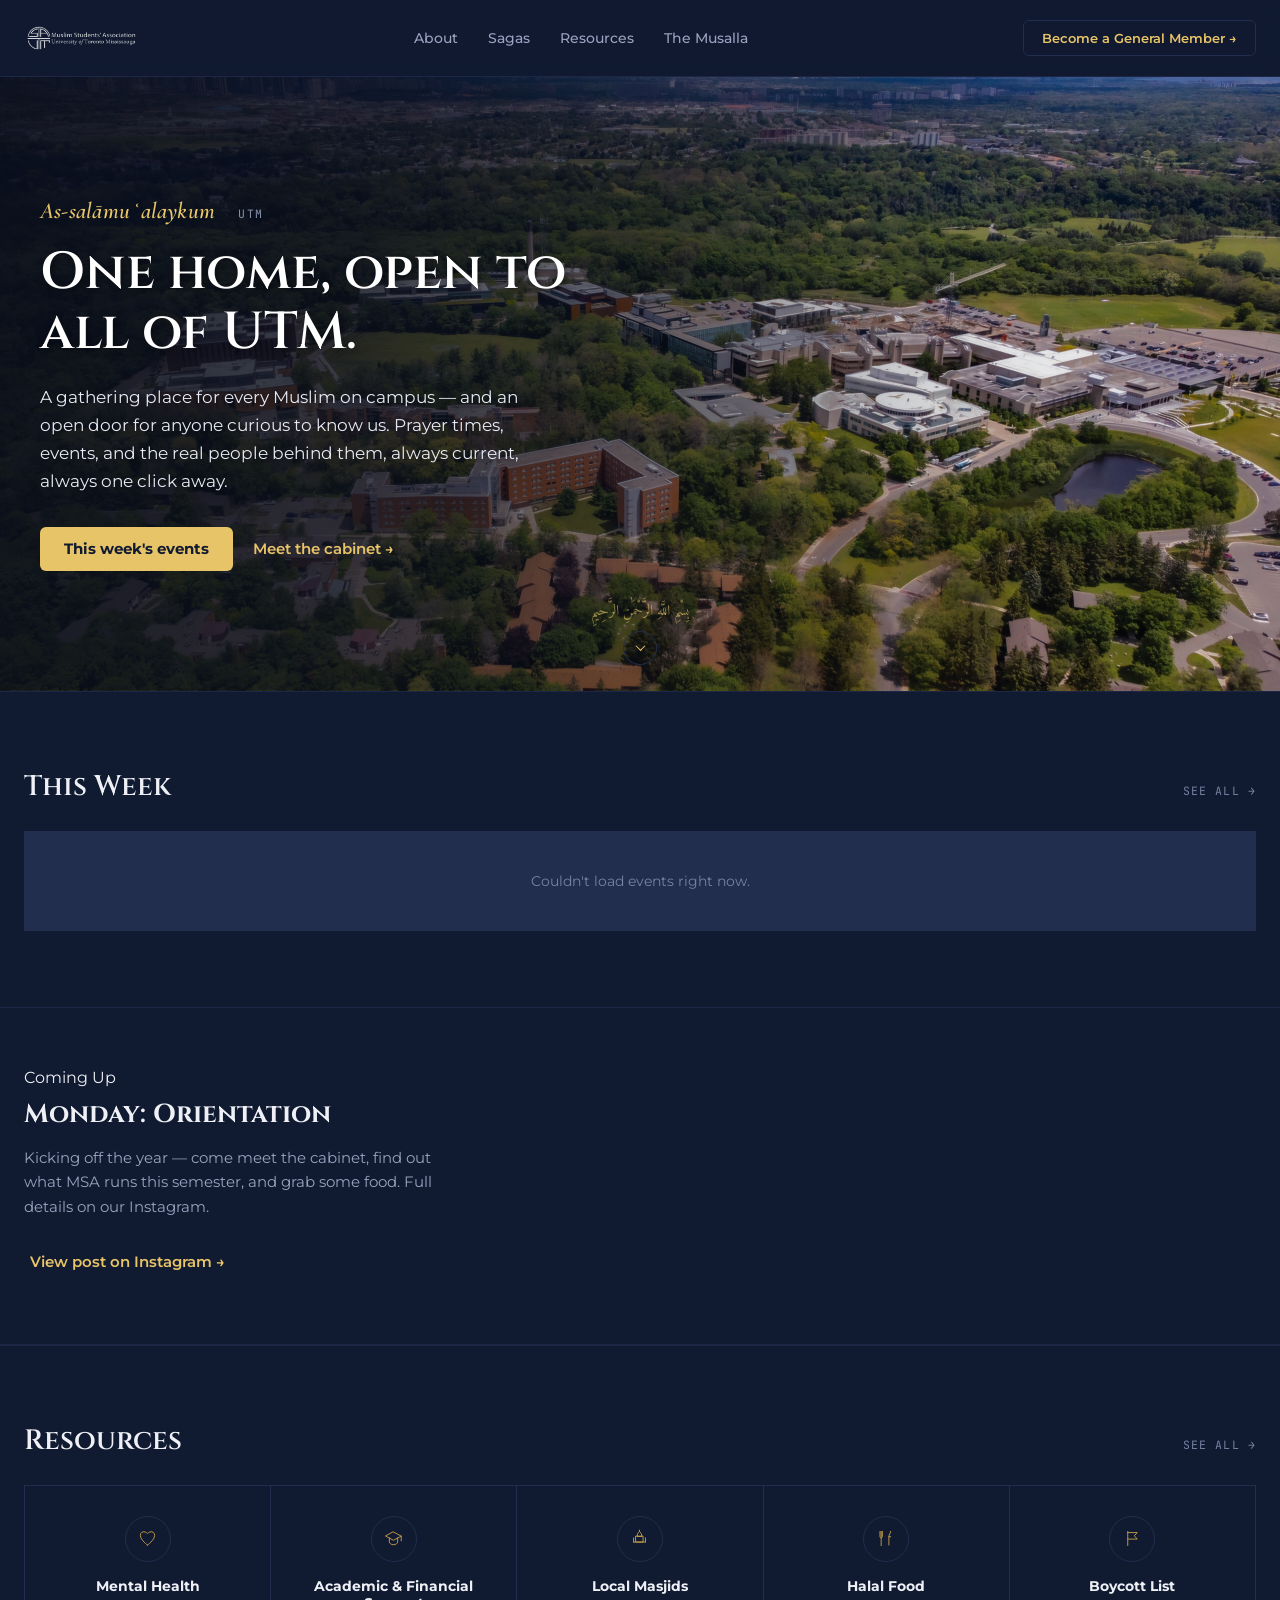
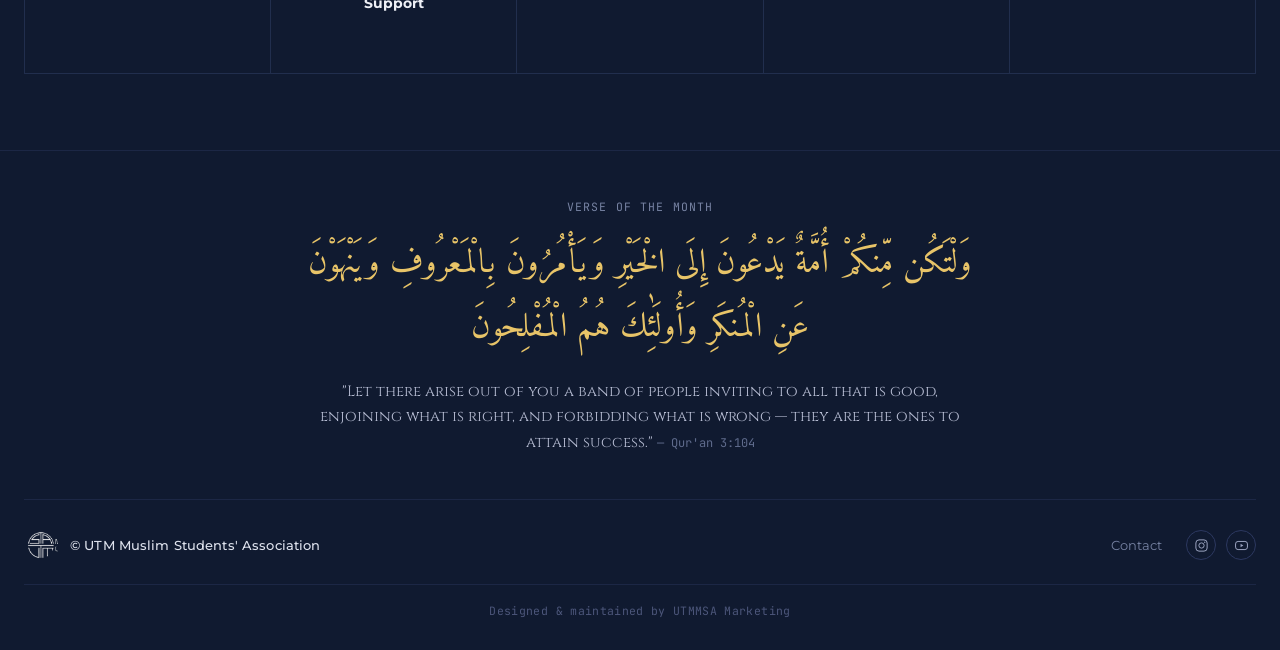
==== commit a69bf866: "Add files via upload" ====
--- a/index.html
+++ b/index.html
@@ -24,7 +24,7 @@
     <a href="about.html">About</a>
     <a href="events.html">Sagas</a>
     <a href="resources.html">Resources</a>
-    <a href="jumuah.html">Jumu'ah</a>
+    <a href="musalla.html">The Musalla</a>
   </nav>
 
   <a class="nav-cta" href="https://forms.gle/BKkKjAEeX6UAhfDM7" target="_blank" rel="noopener">Become a General Member →</a>
@@ -40,9 +40,9 @@
   <div class="hero-motif" aria-hidden="true" id="heroMotif"></div>
 
   <div class="hero-inner">
-    <span class="kicker"><span class="kicker-script">As-salāmu ʿalaykum</span><span class="kicker-sep">·</span><span class="kicker-loc">UofT Mississauga</span></span>
-    <h1>One home for the whole MSA.</h1>
-    <p>Events, calendar, resources, and the people behind it — always current, always easy to find. No Instagram or group chat needed.</p>
+    <span class="kicker"><span class="kicker-script">As-salāmu ʿalaykum</span><span class="kicker-sep">·</span><span class="kicker-loc">UTM</span></span>
+    <h1>One home, open to all of UTM.</h1>
+    <p>A gathering place for every Muslim on campus — and an open door for anyone curious to know us. Prayer times, events, and the real people behind them, always current, always one click away.</p>
 
     <div class="hero-actions">
       <a class="btn-primary" href="events.html">This week's events</a>
@@ -138,13 +138,12 @@
 
   <div class="footer-main">
     <div class="footer-brand">
-      <img src="utm-msa-logo.png" alt="UTM MSA logo" class="site-logo-img">
-      <span>UTM Muslim Students' Association</span>
+      <span class="footer-mark"><img src="utm-msa-logo.png" alt="UTM MSA"></span>
+      <span class="footer-copyright">© UTM Muslim Students' Association</span>
     </div>
 
     <div class="footer-meta">
       <div class="footer-links">
-        <span class="footer-copyright">© UTM Muslim Students' Association</span>
         <a href="mailto:msa@utmsu.ca">Contact</a>
       </div>
       <div class="social-links">
@@ -158,7 +157,7 @@
     </div>
   </div>
 
-  <div class="footer-credit">Made with ♥ by the UTMMSA Marketing Team</div>
+  <div class="footer-credit">Designed &amp; maintained by UTMMSA Marketing</div>
 </footer>
 
 <script src="script.js"></script>
--- a/styles.css
+++ b/styles.css
@@ -228,7 +228,7 @@
   font-family: var(--font-mono);
   font-size: 11.5px;
   letter-spacing: 0.12em;
-  color: #5f6b8c;
+  color: #8792ac;
   text-transform: uppercase;
 }
 
@@ -400,9 +400,11 @@
   font-family: var(--font-mono);
   font-size: 11.5px;
   letter-spacing: 0.1em;
-  color: #5f6b8c;
+  color: var(--text-muted-dark);
   text-transform: uppercase;
 }
+
+a.section-label:hover { color: var(--gold-light); }
 
 .section h2 {
   font-family: var(--font-display);
@@ -517,19 +519,29 @@
 .footer-brand {
   display: flex;
   align-items: center;
-  gap: 10px;
-}
-
-.footer-brand .site-logo-img {
-  height: 32px;
+  gap: 12px;
+}
+
+.footer-mark {
+  width: 34px;
+  height: 34px;
+  overflow: hidden;
+  display: flex;
+  align-items: center;
+  flex-shrink: 0;
+}
+
+.footer-mark img {
+  height: 34px;
   width: auto;
-}
-
-.footer-brand span {
-  font-family: var(--font-display);
-  font-weight: 600;
-  font-size: 15px;
-  letter-spacing: 0.03em;
+  max-width: none;
+}
+
+.footer-copyright {
+  font-family: var(--font-body);
+  font-weight: 500;
+  font-size: 13px;
+  letter-spacing: 0.01em;
   color: #dfe3ee;
 }
 
@@ -541,7 +553,7 @@
 /* Simpler footer-bottom row used on about/events/resources pages */
 .footer-bottom {
   font-size: 12.5px;
-  color: #5f6b8c;
+  color: var(--text-muted-dark);
   border-top: 1px solid var(--border-dark);
   padding-top: 24px;
 }
@@ -552,10 +564,10 @@
   gap: 18px;
   flex-wrap: wrap;
   font-size: 12.5px;
-  color: #5f6b8c;
-}
-
-.footer-links a { color: #5f6b8c; }
+  color: var(--text-muted-dark);
+}
+
+.footer-links a { color: var(--text-muted-dark); }
 .footer-links a:hover { color: var(--gold-light); }
 
 .social-links {
@@ -566,12 +578,12 @@
 .social-links a {
   width: 30px;
   height: 30px;
-  border: 1.5px solid var(--border-dark-2);
+  border: 1.5px solid #2c3860;
   border-radius: 100px;
   display: flex;
   align-items: center;
   justify-content: center;
-  color: #8792ac;
+  color: #9aa3bf;
 }
 .social-links a svg { width: 15px; height: 15px; }
 .social-links a:hover { border-color: var(--gold-light); color: var(--gold-light); }
--- a/resources.css
+++ b/resources.css
@@ -583,3 +583,107 @@
   line-height: 1.6;
   margin: 0;
 }
+
+/* ---------- Resources page: rail + sliding detail panel (Pattern B) ---------- */
+
+.resources-shell {
+  display: flex;
+  gap: 1px;
+  background: var(--border-dark-2);
+  border-radius: var(--radius-md);
+  overflow: hidden;
+  align-items: stretch;
+}
+
+.resources-rail {
+  width: 260px;
+  flex-shrink: 0;
+  background: var(--navy-black);
+  padding: 14px;
+  display: flex;
+  flex-direction: column;
+  gap: 6px;
+}
+
+.rail-item {
+  text-align: left;
+  background: none;
+  border: none;
+  border-radius: 8px;
+  padding: 13px 14px;
+  font-family: var(--font-body);
+  font-size: 13.5px;
+  color: var(--text-muted-dark);
+  cursor: pointer;
+  transition: background 0.25s ease, color 0.25s ease;
+}
+
+.rail-item:hover { color: #dfe3ee; background: rgba(223, 227, 238, 0.04); }
+
+.rail-item.is-active {
+  background: linear-gradient(135deg, rgba(205, 163, 73, 0.16), rgba(232, 196, 104, 0.06));
+  border-left: 2px solid var(--gold);
+  color: #f4f1e8;
+  font-weight: 600;
+  padding-left: 12px;
+}
+
+.resources-panel {
+  flex: 1;
+  background: var(--panel-navy);
+  padding: 32px 36px;
+  position: relative;
+  min-width: 0;
+}
+
+.panel-detail { display: none; }
+.panel-detail.is-active { display: block; }
+
+.panel-detail.is-active:not(.is-entering) {
+  animation: panelSettle 0.4s cubic-bezier(0.2, 0.8, 0.2, 1) forwards;
+}
+
+.panel-detail.is-entering {
+  opacity: 0;
+  transform: scale(0.97) translateX(-10px);
+}
+
+@keyframes panelSettle {
+  from { opacity: 0; transform: scale(0.97) translateX(-10px); }
+  to   { opacity: 1; transform: scale(1) translateX(0); }
+}
+
+@media (max-width: 860px) {
+  .resources-shell { flex-direction: column; }
+  .resources-rail { width: 100%; flex-direction: row; overflow-x: auto; gap: 8px; }
+  .rail-item { white-space: nowrap; flex-shrink: 0; }
+  .rail-item.is-active { border-left: none; border-bottom: 2px solid var(--gold); }
+  .resources-panel { padding: 26px 22px; }
+}
+
+/* ---------- Rail-to-panel zoom ghost ---------- */
+
+.rail-ghost {
+  position: fixed;
+  z-index: 250;
+  background: linear-gradient(135deg, var(--gold), var(--gold-light));
+  color: var(--navy);
+  font-family: var(--font-mono);
+  font-size: 12px;
+  font-weight: 600;
+  display: flex;
+  align-items: center;
+  padding: 0 16px;
+  border-radius: 8px;
+  pointer-events: none;
+  overflow: hidden;
+  white-space: nowrap;
+  transition: top 0.4s cubic-bezier(0.2, 0.8, 0.2, 1), left 0.4s cubic-bezier(0.2, 0.8, 0.2, 1),
+    width 0.4s cubic-bezier(0.2, 0.8, 0.2, 1), height 0.4s cubic-bezier(0.2, 0.8, 0.2, 1),
+    opacity 0.4s ease;
+}
+
+@media (prefers-reduced-motion: reduce) {
+  .rail-ghost { display: none; }
+  .panel-detail.is-active, .panel-detail.is-entering { animation: none !important; opacity: 1 !important; transform: none !important; }
+}
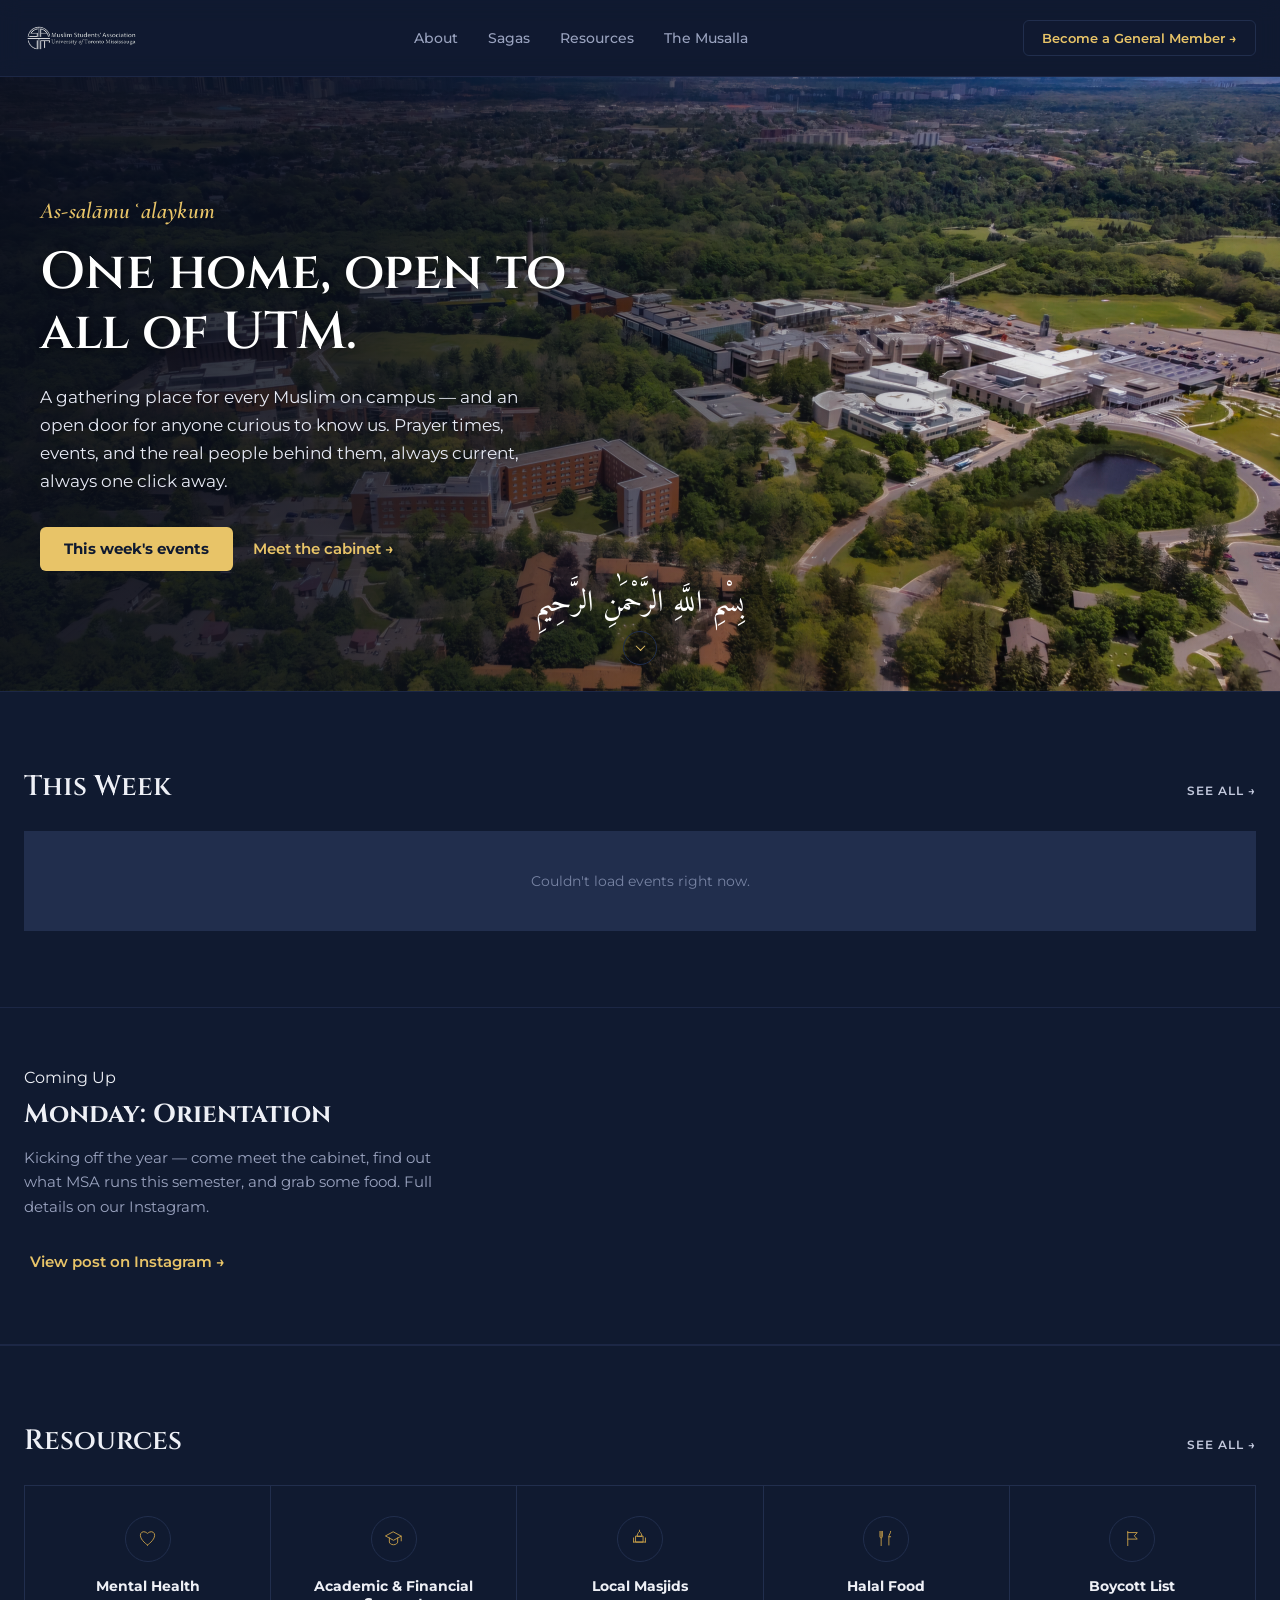
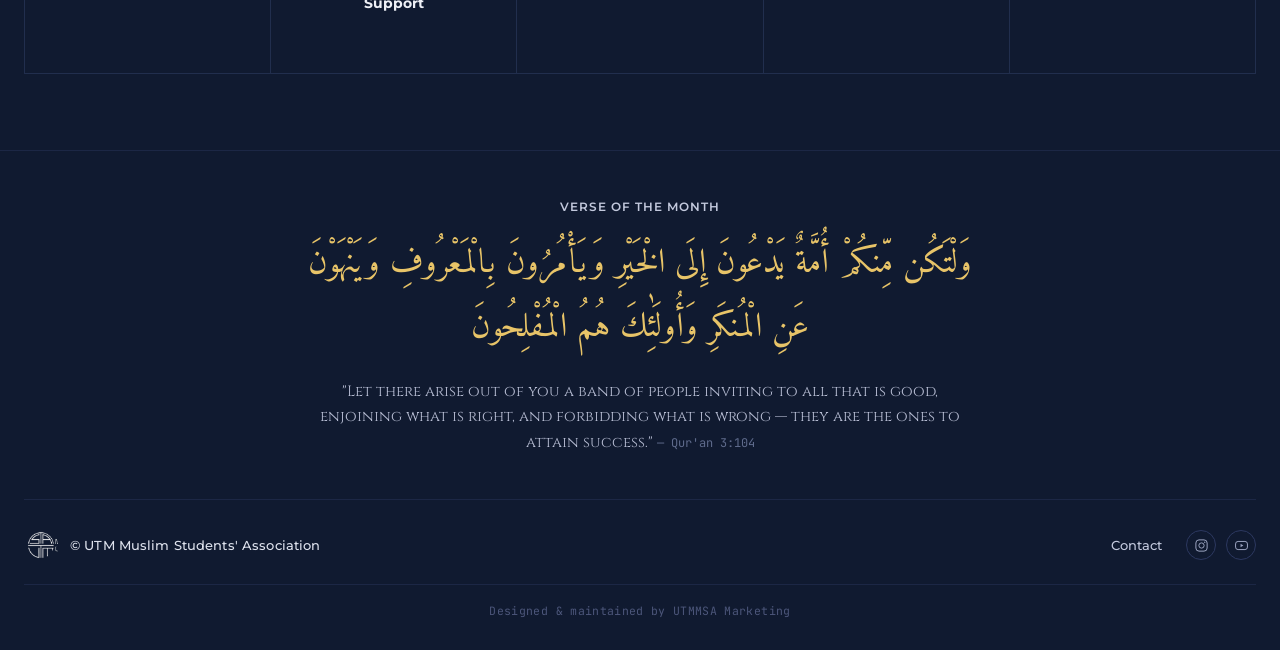
==== commit c814ded0: "Add files via upload" ====
--- a/index.html
+++ b/index.html
@@ -40,7 +40,7 @@
   <div class="hero-motif" aria-hidden="true" id="heroMotif"></div>
 
   <div class="hero-inner">
-    <span class="kicker"><span class="kicker-script">As-salāmu ʿalaykum</span><span class="kicker-sep">·</span><span class="kicker-loc">UTM</span></span>
+    <span class="kicker"><span class="kicker-script">As-salāmu ʿalaykum</span></span>
     <h1>One home, open to all of UTM.</h1>
     <p>A gathering place for every Muslim on campus — and an open door for anyone curious to know us. Prayer times, events, and the real people behind them, always current, always one click away.</p>
 
--- a/styles.css
+++ b/styles.css
@@ -219,19 +219,6 @@
   color: var(--gold-light);
 }
 
-.kicker-sep {
-  color: var(--border-dark-2);
-  font-size: 12px;
-}
-
-.kicker-loc {
-  font-family: var(--font-mono);
-  font-size: 11.5px;
-  letter-spacing: 0.12em;
-  color: #8792ac;
-  text-transform: uppercase;
-}
-
 .hero h1 {
   font-family: var(--font-display);
   font-size: clamp(34px, 5vw, 52px);
@@ -336,10 +323,11 @@
 
 .scroll-cue-arabic {
   font-family: var(--font-arabic);
-  font-size: 15px;
+  font-size: 30px;
   line-height: 1;
-  color: rgba(232, 196, 104, 0.6);
+  color: #ffffff;
   white-space: nowrap;
+  margin-top: 12px;
 }
 
 .scroll-cue {
@@ -397,10 +385,11 @@
 }
 
 .section-label {
-  font-family: var(--font-mono);
-  font-size: 11.5px;
-  letter-spacing: 0.1em;
-  color: var(--text-muted-dark);
+  font-family: var(--font-body);
+  font-weight: 600;
+  font-size: 12px;
+  letter-spacing: 0.08em;
+  color: #c3c9dd;
   text-transform: uppercase;
 }
 
@@ -563,11 +552,12 @@
   align-items: center;
   gap: 18px;
   flex-wrap: wrap;
-  font-size: 12.5px;
-  color: var(--text-muted-dark);
-}
-
-.footer-links a { color: var(--text-muted-dark); }
+  font-size: 13px;
+  font-weight: 500;
+  color: #c3c9dd;
+}
+
+.footer-links a { color: #c3c9dd; }
 .footer-links a:hover { color: var(--gold-light); }
 
 .social-links {
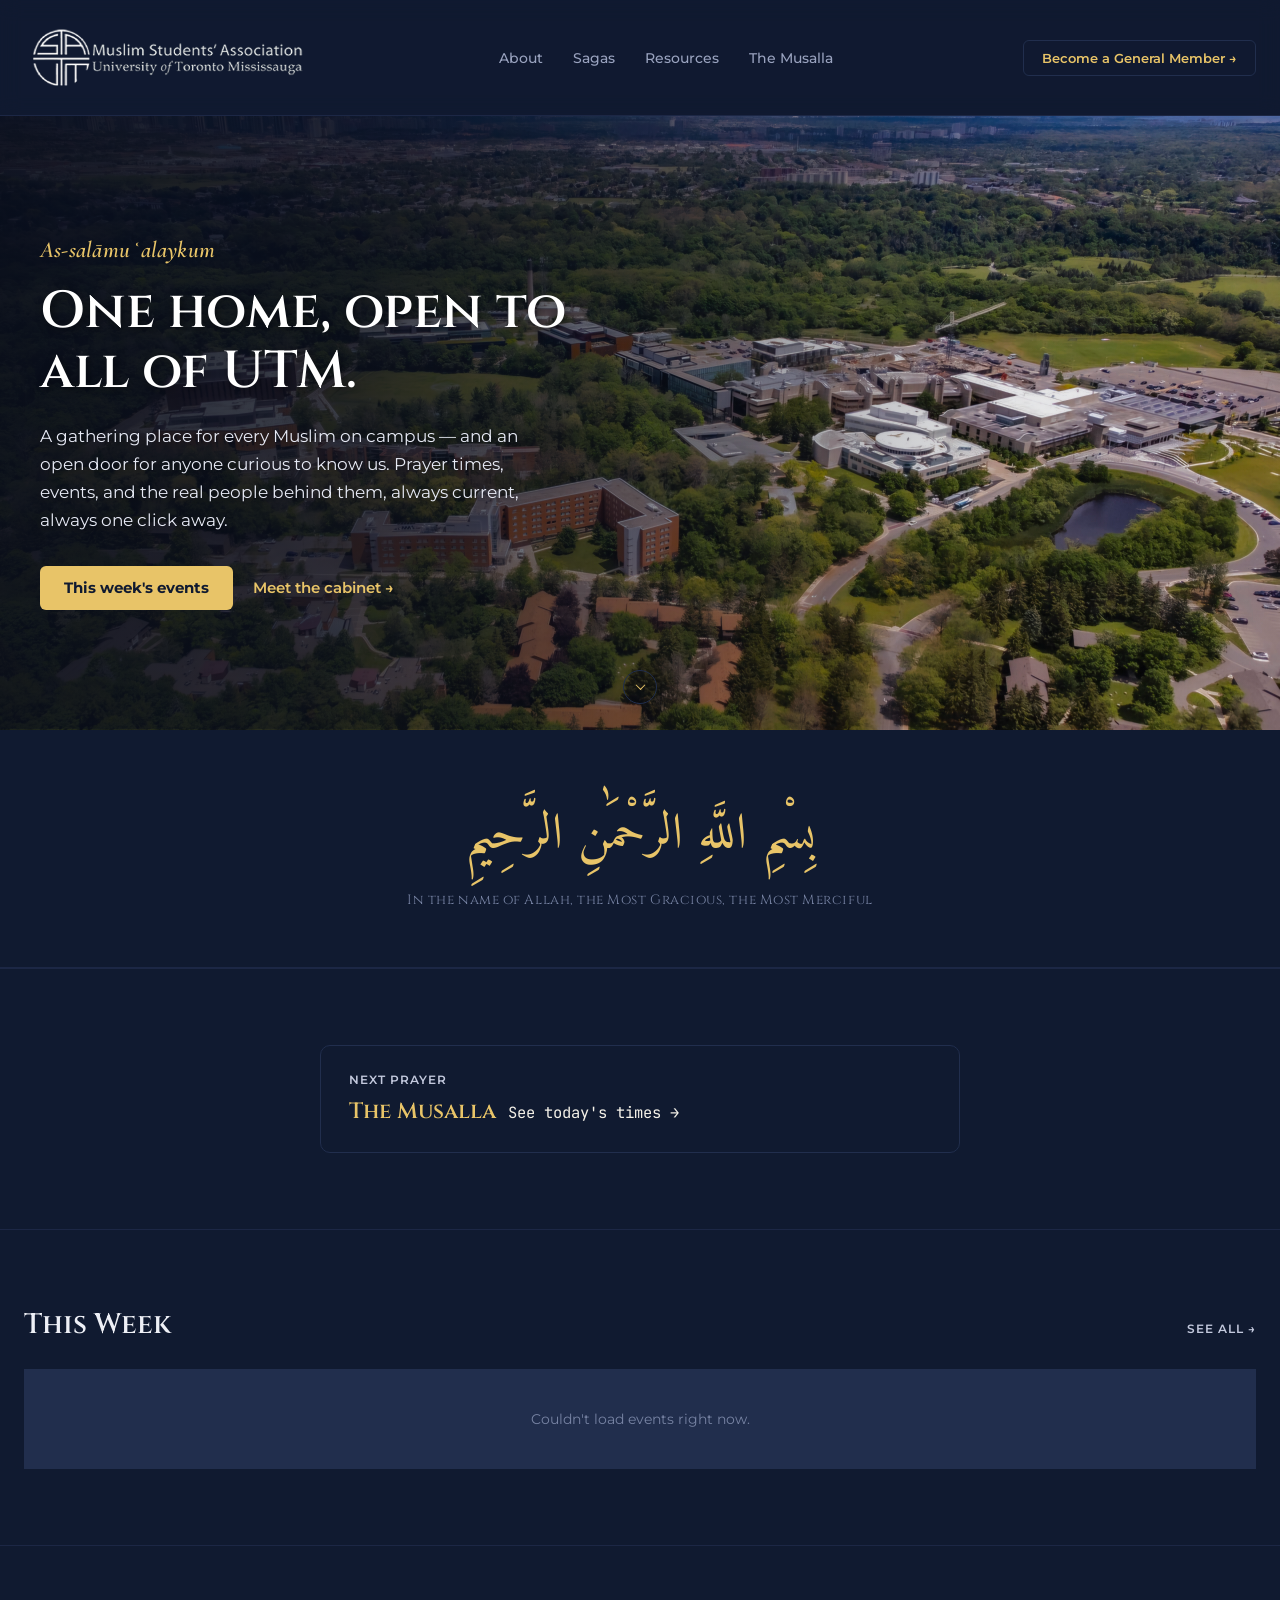
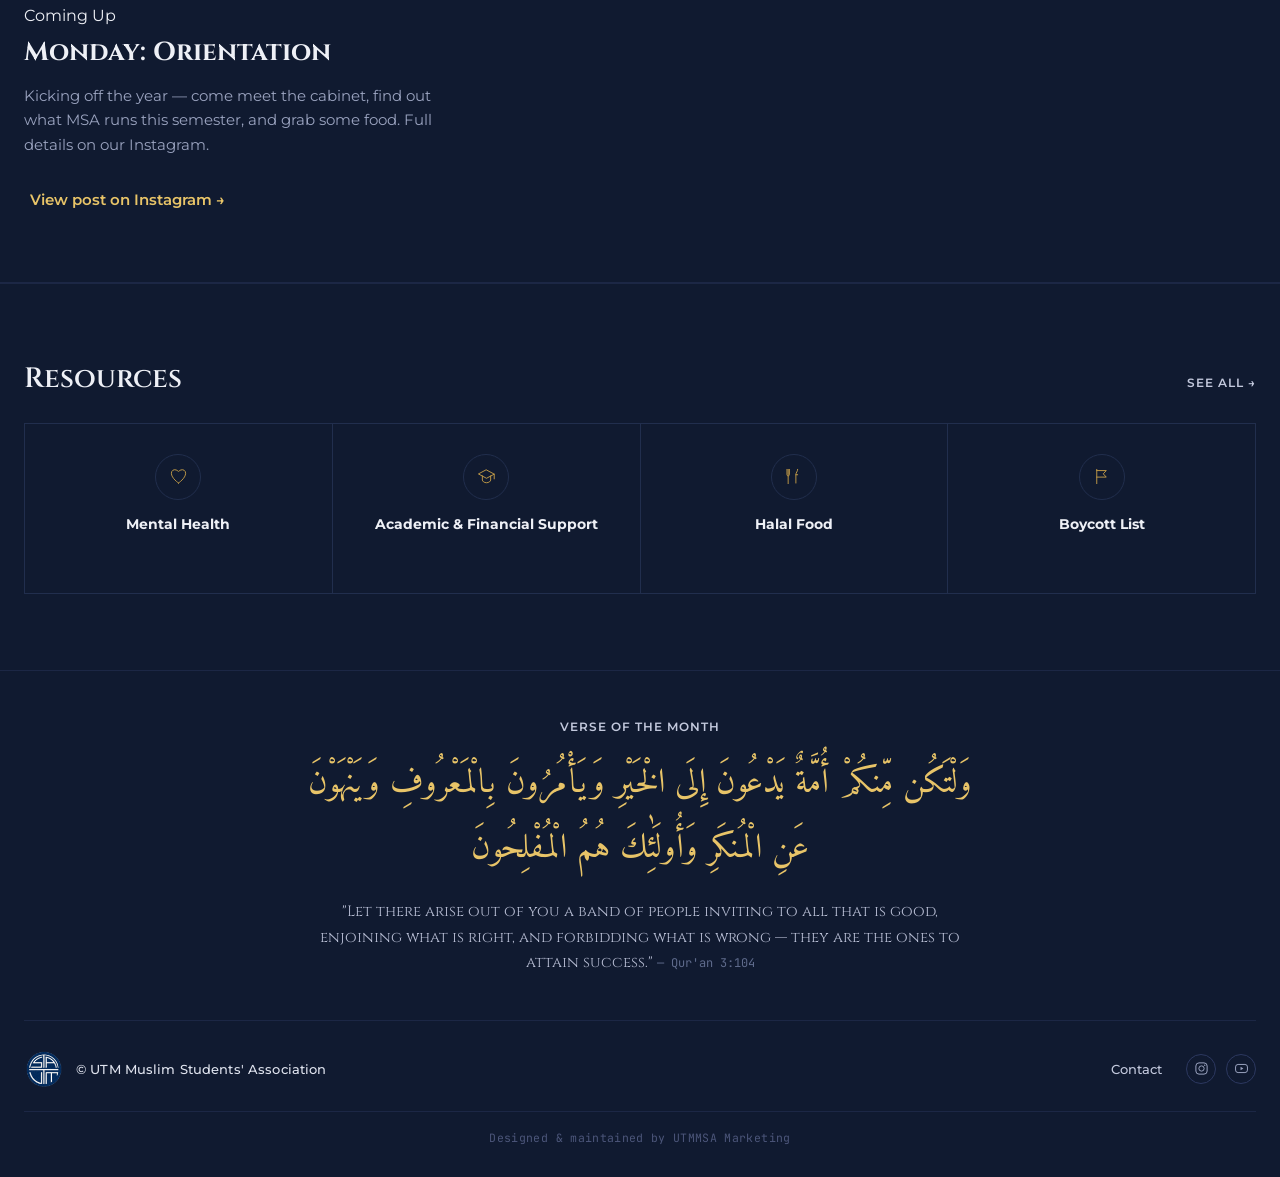
==== commit 30778ae5: "Add files via upload" ====
--- a/index.html
+++ b/index.html
@@ -51,13 +51,34 @@
   </div>
 
   <div class="scroll-cue-group">
-    <span class="scroll-cue-arabic" lang="ar" dir="rtl">بِسْمِ اللَّهِ الرَّحْمَٰنِ الرَّحِيمِ</span>
-    <a href="#thisWeek" class="scroll-cue" aria-label="Scroll to this week's events">
+    <a href="#bismillah" class="scroll-cue" aria-label="Scroll down">
       <span class="scroll-cue-chevron"></span>
     </a>
   </div>
 </section>
 
+<section class="bismillah-section" data-reveal id="bismillah">
+  <p class="bismillah-arabic" lang="ar" dir="rtl">بِسْمِ اللَّهِ الرَّحْمَٰنِ الرَّحِيمِ</p>
+  <p class="bismillah-translation">In the name of Allah, the Most Gracious, the Most Merciful</p>
+</section>
+
+<section class="section" data-reveal id="musallaGatewaySection">
+  <a class="musalla-gateway" href="musalla.html">
+    <div class="musalla-gateway-clock">
+      <span class="section-label">Next Prayer</span>
+      <div class="musalla-gateway-readout">
+        <span class="musalla-gateway-name" id="nextPrayerName">Loading…</span>
+        <span class="musalla-gateway-time" id="nextPrayerTime"></span>
+      </div>
+    </div>
+
+    <div class="musalla-gateway-expand">
+      <span class="musalla-gateway-hijri" id="gatewayHijri">Loading Hijri date…</span>
+      <div class="musalla-gateway-row" id="gatewayTimesRow"></div>
+      <span class="musalla-gateway-cta">Visit The Musalla →</span>
+    </div>
+  </a>
+</section>
 
 <section class="section" data-reveal id="thisWeek">
   <div class="section-head-row">
@@ -104,13 +125,6 @@
       <span class="resource-goto">View details →</span>
     </a>
 
-    <a class="resource-card" href="resources.html#local-masjids">
-      <span class="resource-badge"><svg viewBox="0 0 32 32"><path d="M12 12c0-3 1.8-6 4-8 2.2 2 4 5 4 8Z"/><rect x="10" y="12" width="12" height="10"/><line x1="6" y1="22" x2="26" y2="22"/><line x1="6" y1="15" x2="6" y2="22"/><line x1="26" y1="15" x2="26" y2="22"/><line x1="16" y1="2" x2="16" y2="4"/></svg></span>
-      <h3>Local Masjids</h3>
-      <p class="resource-excerpt">Nearby prayer spaces with hours and directions, for when you need more than the prayer room on campus.</p>
-      <span class="resource-goto">View details →</span>
-    </a>
-
     <a class="resource-card" href="resources.html#halal-food">
       <span class="resource-badge"><svg viewBox="0 0 32 32"><path d="M9 4v9c0 1.5 -1.2 2-2 2s-2-0.5-2-2V4"/><path d="M7 4v9"/><path d="M7 15v13"/><path d="M23 4c0 4-3 5-3 9v14"/><path d="M20 13h3"/></svg></span>
       <h3>Halal Food</h3>
@@ -138,7 +152,7 @@
 
   <div class="footer-main">
     <div class="footer-brand">
-      <span class="footer-mark"><img src="utm-msa-logo.png" alt="UTM MSA"></span>
+      <span class="footer-mark"><img src="utm-msa-footer-mark.png" alt="UTM MSA"></span>
       <span class="footer-copyright">© UTM Muslim Students' Association</span>
     </div>
 
--- a/styles.css
+++ b/styles.css
@@ -321,15 +321,6 @@
   z-index: 3;
 }
 
-.scroll-cue-arabic {
-  font-family: var(--font-arabic);
-  font-size: 30px;
-  line-height: 1;
-  color: #ffffff;
-  white-space: nowrap;
-  margin-top: 12px;
-}
-
 .scroll-cue {
   width: 34px;
   height: 34px;
@@ -363,6 +354,161 @@
 
 @media (max-width: 560px) {
   .scroll-cue-group { display: none; }
+}
+
+/* ---------- Bismillah (its own moment, below the hero) ---------- */
+
+.bismillah-section {
+  padding: 64px 24px 58px;
+  text-align: center;
+  border-bottom: 1px solid var(--border-dark);
+}
+
+.bismillah-arabic {
+  font-family: var(--font-arabic);
+  font-size: clamp(30px, 5vw, 50px);
+  line-height: 1.7;
+  color: var(--gold-light);
+  margin: 0 0 12px;
+}
+
+.bismillah-translation {
+  font-family: var(--font-display);
+  font-size: 13.5px;
+  letter-spacing: 0.04em;
+  color: var(--text-muted-dark);
+  margin: 0;
+}
+
+/* ---------- Homepage: Musalla gateway (next-prayer clock) ---------- */
+
+.musalla-gateway {
+  display: block;
+  max-width: 640px;
+  margin: 0 auto;
+  background: var(--panel-navy);
+  border: 1px solid var(--border-dark-2);
+  border-radius: var(--radius-md);
+  padding: 26px 28px;
+  transition: border-color 0.3s ease;
+}
+.musalla-gateway:hover,
+.musalla-gateway:focus-visible {
+  border-color: var(--gold-light);
+}
+
+.musalla-gateway-clock {
+  display: flex;
+  flex-direction: column;
+  gap: 10px;
+}
+
+.musalla-gateway-readout {
+  display: flex;
+  align-items: baseline;
+  gap: 12px;
+  flex-wrap: wrap;
+}
+
+.musalla-gateway-name {
+  font-family: var(--font-display);
+  font-size: 22px;
+  font-weight: 600;
+  color: var(--gold-light);
+}
+
+.musalla-gateway-time {
+  font-family: var(--font-mono);
+  font-size: 15.5px;
+  color: #f4f1e8;
+}
+
+.musalla-gateway-expand {
+  max-height: 0;
+  opacity: 0;
+  overflow: hidden;
+  margin-top: 0;
+  transition: max-height 0.45s cubic-bezier(0.16, 0.84, 0.44, 1), opacity 0.35s ease, margin-top 0.45s ease;
+}
+
+.musalla-gateway:hover .musalla-gateway-expand,
+.musalla-gateway:focus .musalla-gateway-expand,
+.musalla-gateway:focus-within .musalla-gateway-expand {
+  max-height: 220px;
+  opacity: 1;
+  margin-top: 22px;
+}
+
+.musalla-gateway-hijri {
+  display: block;
+  font-family: var(--font-mono);
+  font-size: 11px;
+  letter-spacing: 0.03em;
+  color: var(--text-muted-dark);
+  margin-bottom: 12px;
+}
+
+.musalla-gateway-row {
+  display: grid;
+  grid-template-columns: repeat(5, 1fr);
+  gap: 1px;
+  background: var(--border-dark-2);
+  border-radius: var(--radius-sm);
+  overflow: hidden;
+}
+
+.musalla-gateway-cell {
+  background: var(--navy-black);
+  padding: 12px 6px;
+  text-align: center;
+  display: flex;
+  flex-direction: column;
+  gap: 5px;
+}
+
+.musalla-gateway-cell-label {
+  font-family: var(--font-mono);
+  font-size: 10px;
+  text-transform: uppercase;
+  letter-spacing: 0.05em;
+  color: var(--gold-light);
+}
+
+.musalla-gateway-cell-time {
+  font-family: var(--font-display);
+  font-size: 13.5px;
+  color: #f4f1e8;
+}
+
+.musalla-gateway-cta {
+  display: inline-block;
+  margin-top: 18px;
+  font-weight: 700;
+  font-size: 13.5px;
+  color: var(--navy);
+  background: var(--gold-light);
+  padding: 10px 20px;
+  border-radius: var(--radius-sm);
+  transition: background 0.25s ease;
+}
+
+.musalla-gateway:hover .musalla-gateway-cta,
+.musalla-gateway:focus .musalla-gateway-cta,
+.musalla-gateway:focus-within .musalla-gateway-cta {
+  background: var(--gold);
+}
+
+/* Touch devices can't hover — show the full readout so the info still lands before a tap */
+@media (hover: none) {
+  .musalla-gateway-expand {
+    max-height: none;
+    opacity: 1;
+    margin-top: 20px;
+  }
+}
+
+@media (max-width: 560px) {
+  .musalla-gateway-row { grid-template-columns: repeat(3, 1fr); }
 }
 
 /* ---------- Reveal-on-scroll ---------- */
@@ -512,18 +658,18 @@
 }
 
 .footer-mark {
-  width: 34px;
-  height: 34px;
-  overflow: hidden;
-  display: flex;
-  align-items: center;
+  width: 40px;
+  height: 40px;
+  display: flex;
+  align-items: center;
+  justify-content: center;
   flex-shrink: 0;
 }
 
 .footer-mark img {
-  height: 34px;
-  width: auto;
-  max-width: none;
+  width: 100%;
+  height: 100%;
+  object-fit: contain;
 }
 
 .footer-copyright {
--- a/resources.css
+++ b/resources.css
@@ -34,7 +34,7 @@
 }
 
 @media (min-width: 900px) {
-  #resourcesPreview .resource-grid { grid-template-columns: repeat(5, 1fr); }
+  #resourcesPreview .resource-grid { grid-template-columns: repeat(4, 1fr); }
 }
 
 #resourcesPreview .resource-card {
@@ -433,33 +433,6 @@
 
 /* ---------- Site logo (header + footer) ---------- */
 
-.site-logo-img {
-  height: 30px;
-  width: auto;
-  display: block;
-}
-
-.footer-logo {
-  display: flex;
-  align-items: center;
-  gap: 10px;
-  margin-bottom: 28px;
-  justify-content: center;
-}
-
-.footer-logo img {
-  height: 34px;
-  width: auto;
-}
-
-.footer-logo span {
-  font-family: var(--font-display);
-  font-weight: 600;
-  font-size: 15px;
-  letter-spacing: 0.03em;
-  color: #dfe3ee;
-}
-
 /* ---------- Custom resource-card icons (replace plain diamond) ---------- */
 
 .resource-icon-svg {
@@ -511,6 +484,15 @@
 }
 .lecture-note a { color: var(--gold-light); }
 
+.lecture-grid {
+  display: grid;
+  grid-template-columns: repeat(auto-fill, minmax(260px, 1fr));
+  gap: 20px;
+}
+.lecture-grid .lecture-frame-wrap {
+  max-width: none;
+}
+
 /* ---------- Homepage weekly highlight (Instagram embed) ---------- */
 
 .highlight-section {
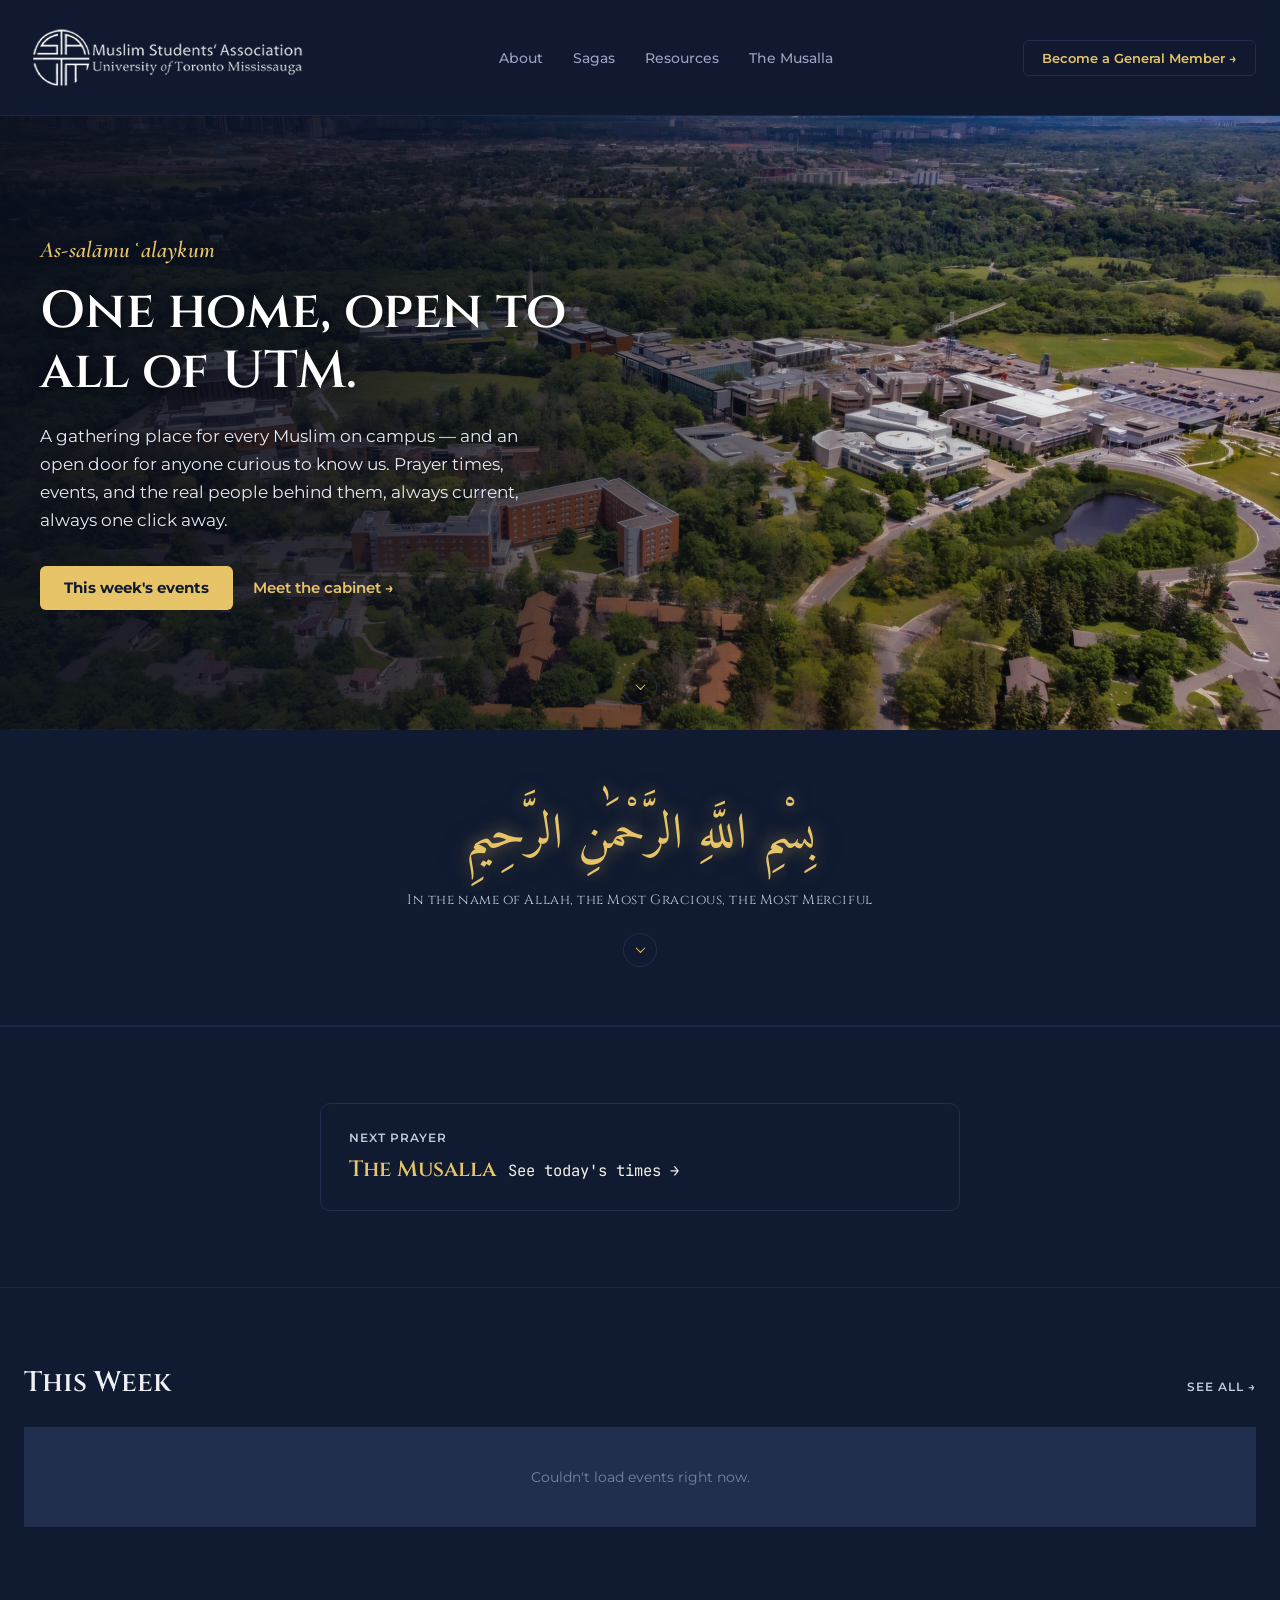
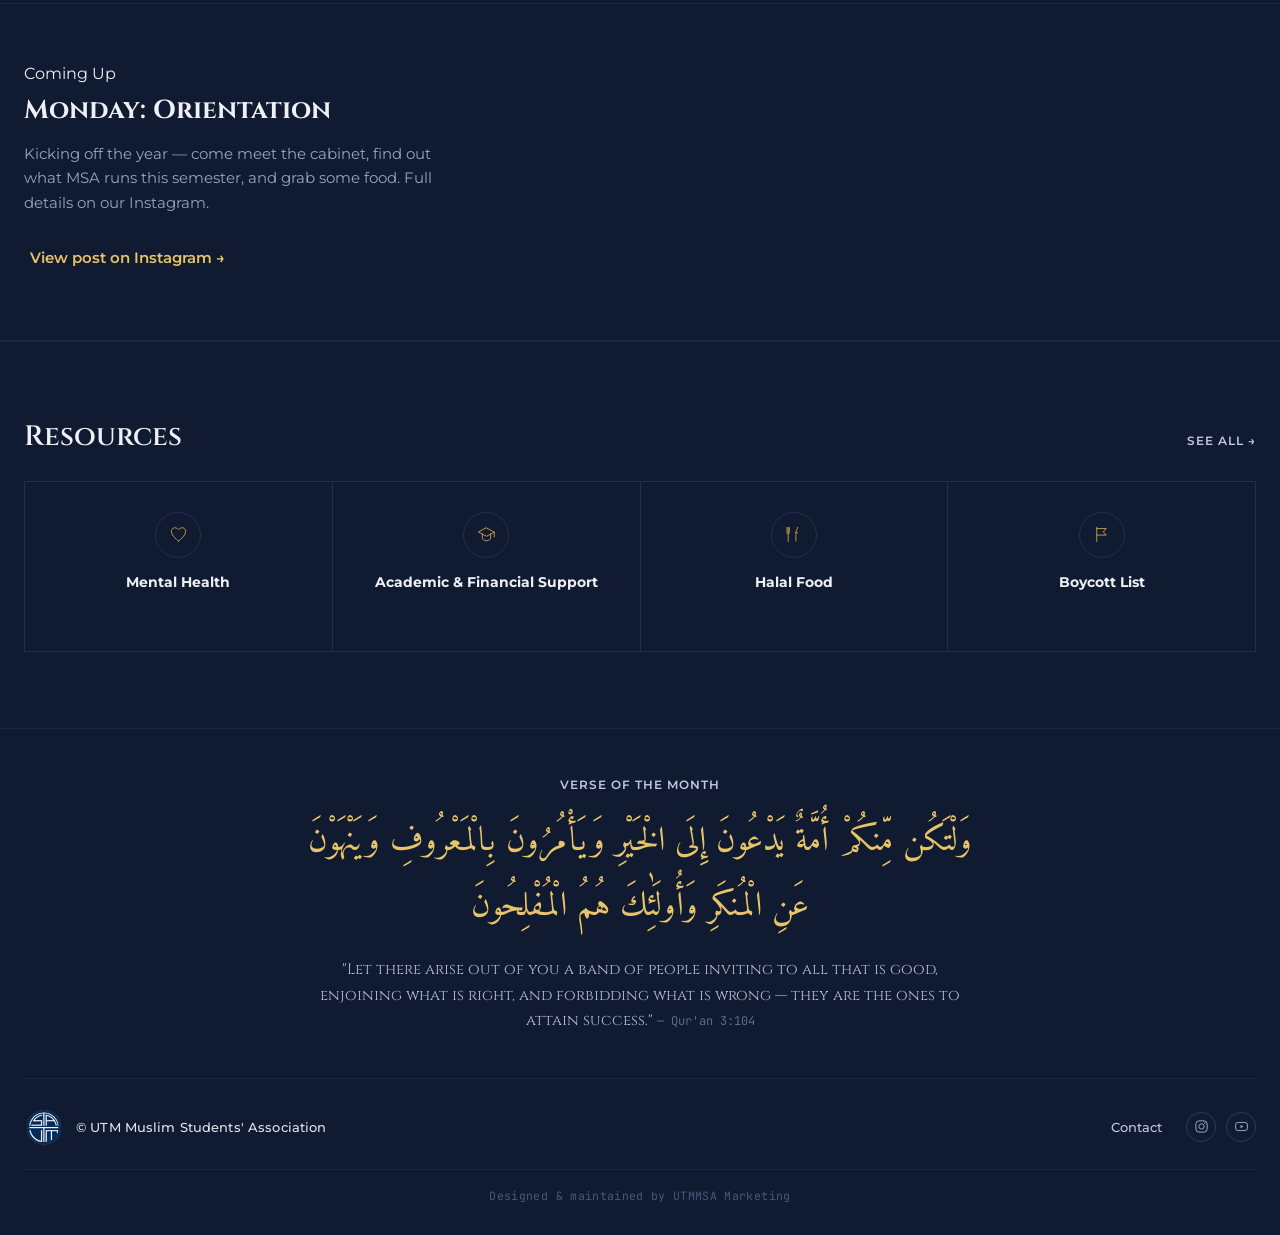
==== commit 12bdac3f: "Add files via upload" ====
--- a/index.html
+++ b/index.html
@@ -60,6 +60,9 @@
 <section class="bismillah-section" data-reveal id="bismillah">
   <p class="bismillah-arabic" lang="ar" dir="rtl">بِسْمِ اللَّهِ الرَّحْمَٰنِ الرَّحِيمِ</p>
   <p class="bismillah-translation">In the name of Allah, the Most Gracious, the Most Merciful</p>
+  <a href="#musallaGatewaySection" class="bismillah-next" aria-label="Continue scrolling down the page">
+    <span class="bismillah-next-chevron"></span>
+  </a>
 </section>
 
 <section class="section" data-reveal id="musallaGatewaySection">
--- a/styles.css
+++ b/styles.css
@@ -370,14 +370,61 @@
   line-height: 1.7;
   color: var(--gold-light);
   margin: 0 0 12px;
+  text-shadow:
+    0 0 18px rgba(232, 196, 104, 0.55),
+    0 0 42px rgba(205, 163, 73, 0.3),
+    0 0 70px rgba(205, 163, 73, 0.15);
+  animation: bismillahGlow 4s ease-in-out infinite;
+}
+
+@keyframes bismillahGlow {
+  0%, 100% {
+    text-shadow:
+      0 0 18px rgba(232, 196, 104, 0.55),
+      0 0 42px rgba(205, 163, 73, 0.3),
+      0 0 70px rgba(205, 163, 73, 0.15);
+  }
+  50% {
+    text-shadow:
+      0 0 26px rgba(232, 196, 104, 0.75),
+      0 0 55px rgba(205, 163, 73, 0.4),
+      0 0 90px rgba(205, 163, 73, 0.22);
+  }
 }
 
 .bismillah-translation {
   font-family: var(--font-display);
   font-size: 13.5px;
   letter-spacing: 0.04em;
-  color: var(--text-muted-dark);
-  margin: 0;
+  color: #c3c9dd;
+  margin: 0 0 24px;
+}
+
+.bismillah-next {
+  display: inline-flex;
+  align-items: center;
+  justify-content: center;
+  width: 34px;
+  height: 34px;
+  border: 1px solid var(--border-dark-2);
+  border-radius: 50%;
+  animation: scrollCueBounce 2.4s ease-in-out infinite;
+  transition: border-color 0.3s ease;
+}
+
+.bismillah-next:hover { border-color: var(--gold-light); }
+
+.bismillah-next-chevron {
+  width: 7px;
+  height: 7px;
+  border-right: 1.5px solid var(--gold-light);
+  border-bottom: 1.5px solid var(--gold-light);
+  transform: rotate(45deg) translate(-1px, -1px);
+}
+
+@media (prefers-reduced-motion: reduce) {
+  .bismillah-arabic { animation: none; }
+  .bismillah-next { animation: none; }
 }
 
 /* ---------- Homepage: Musalla gateway (next-prayer clock) ---------- */
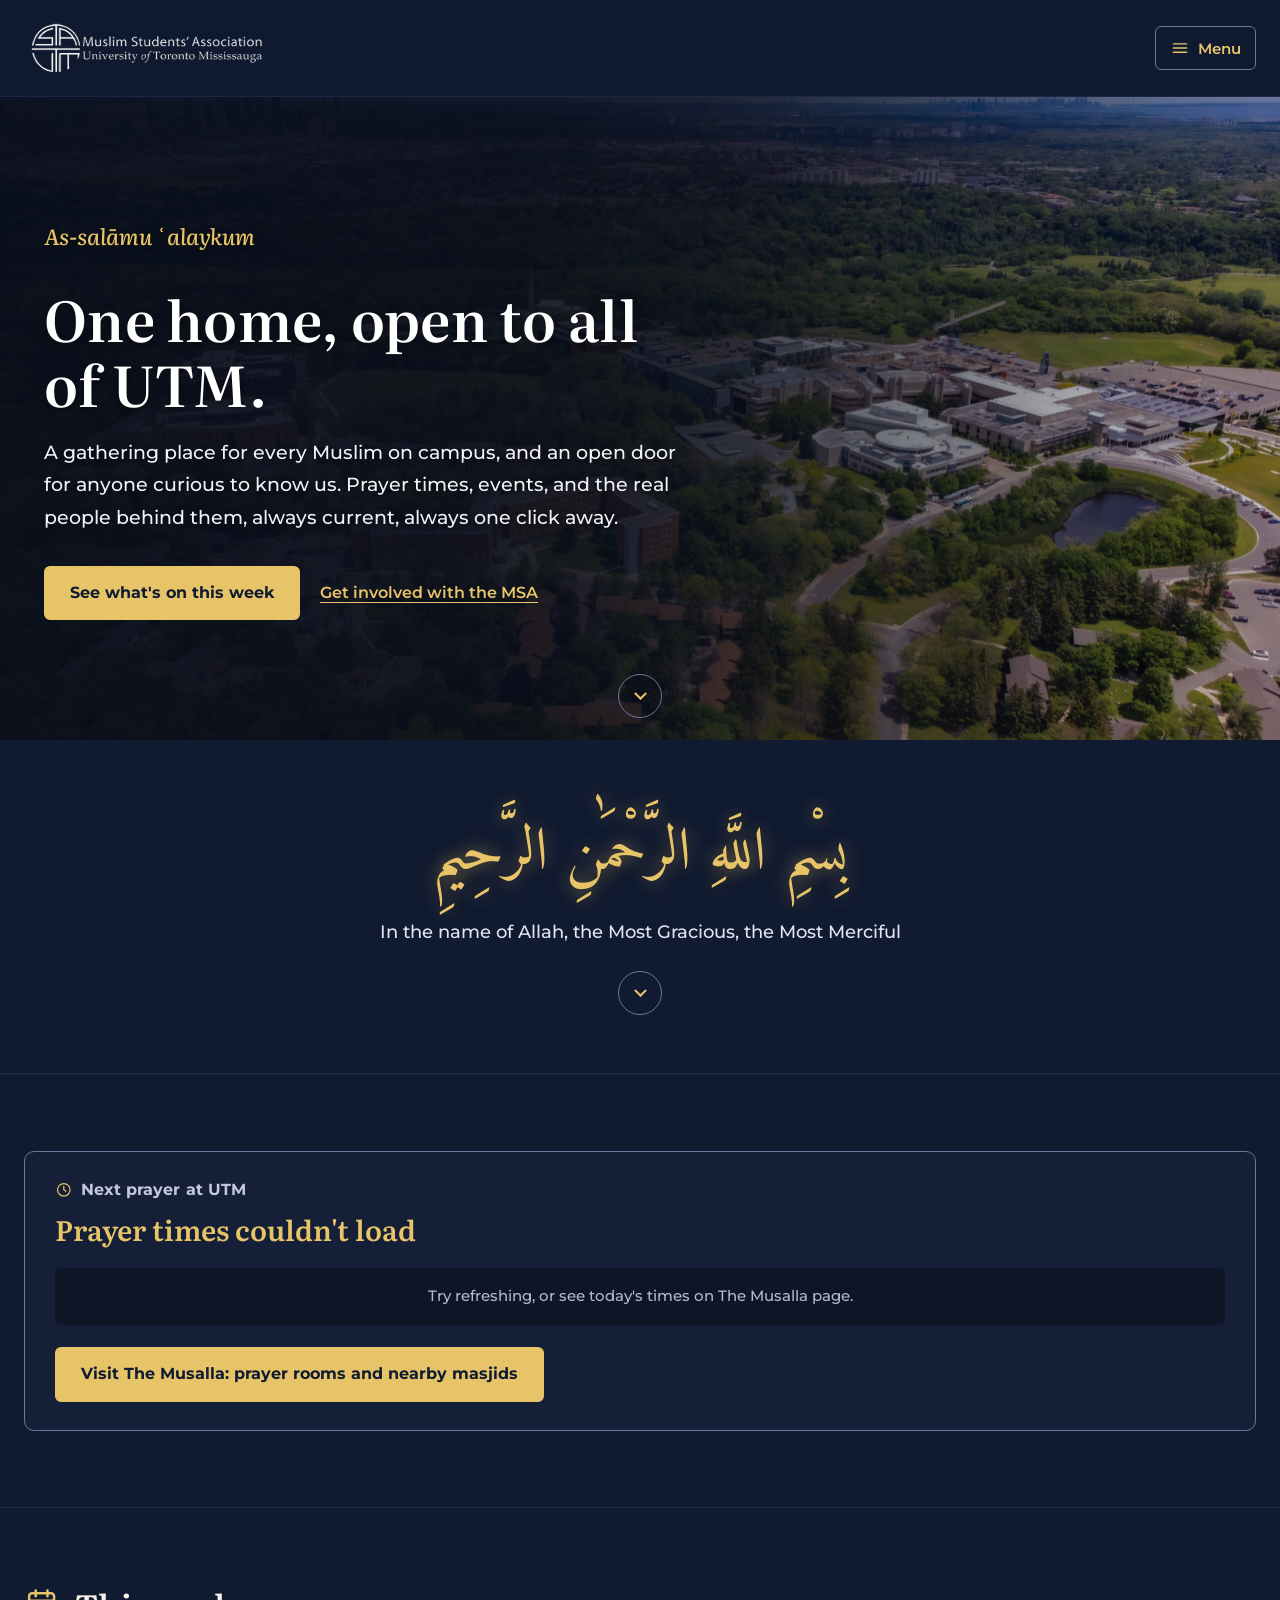
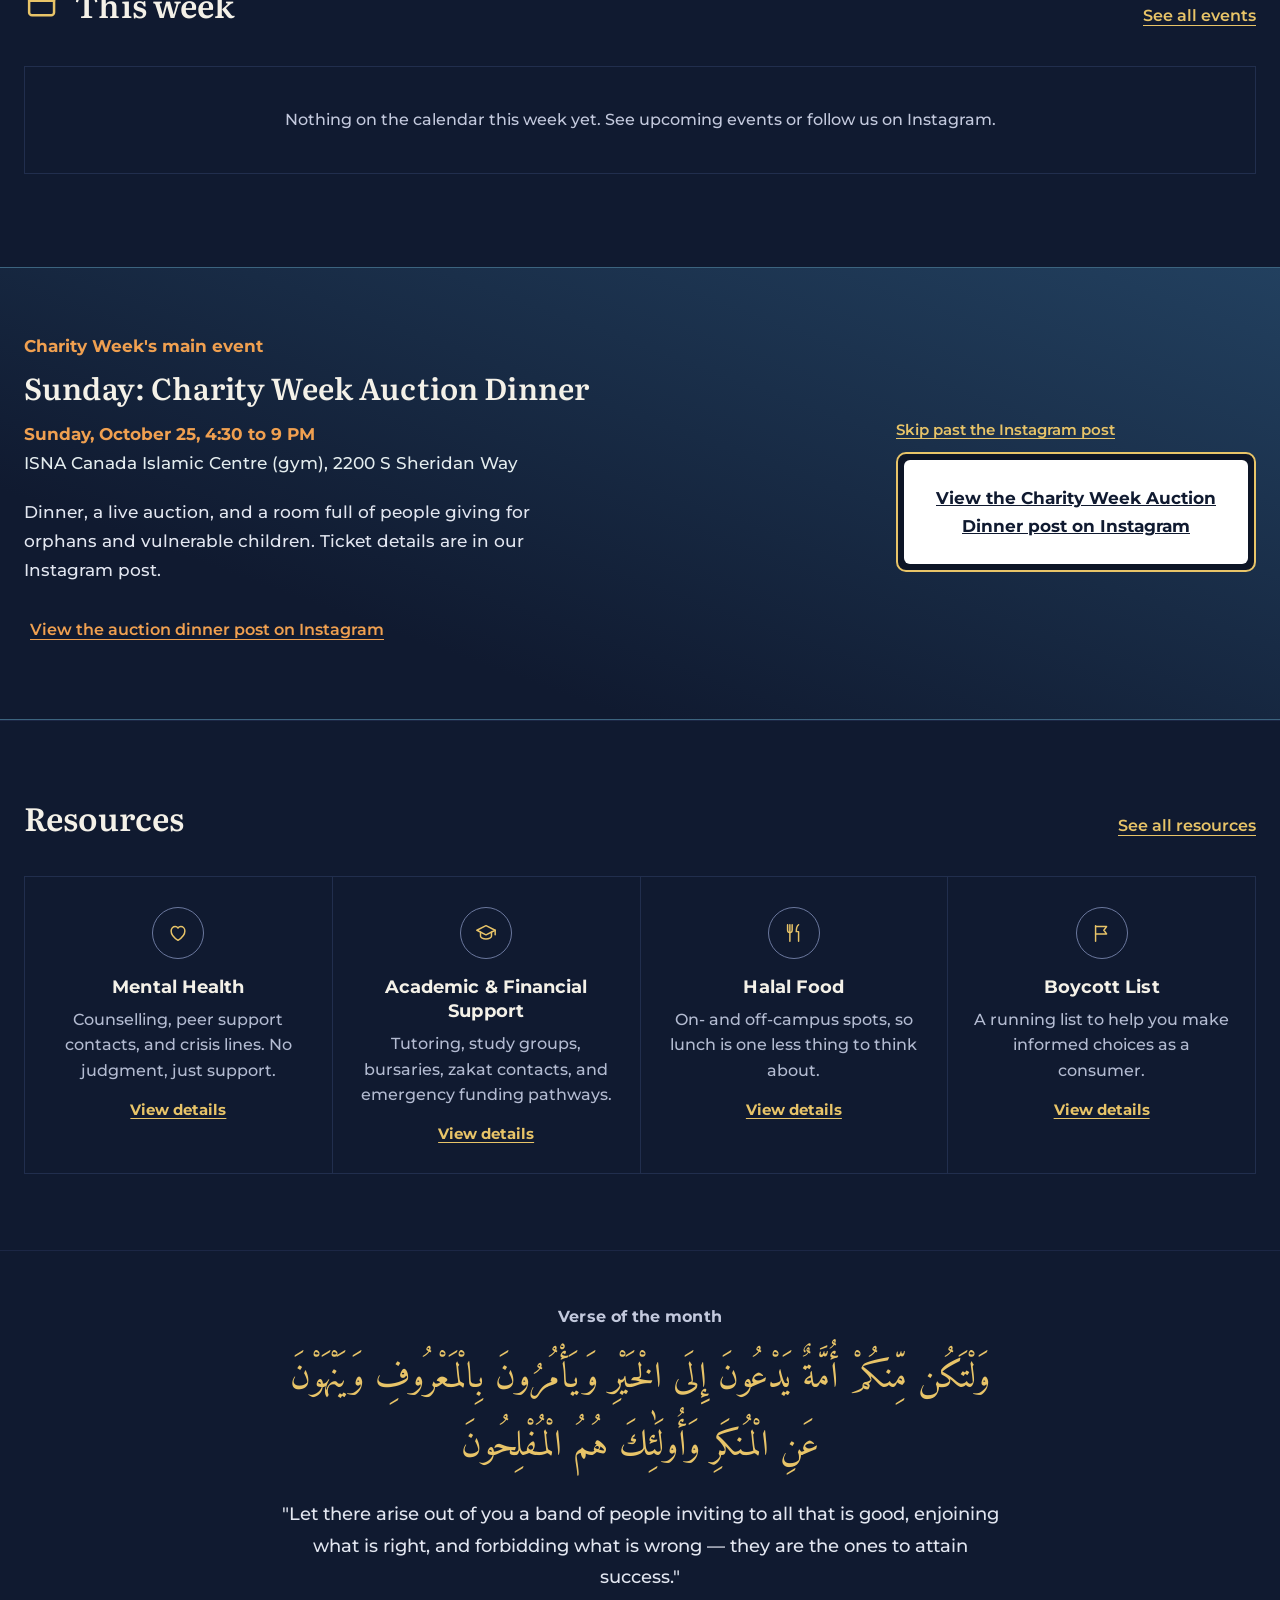
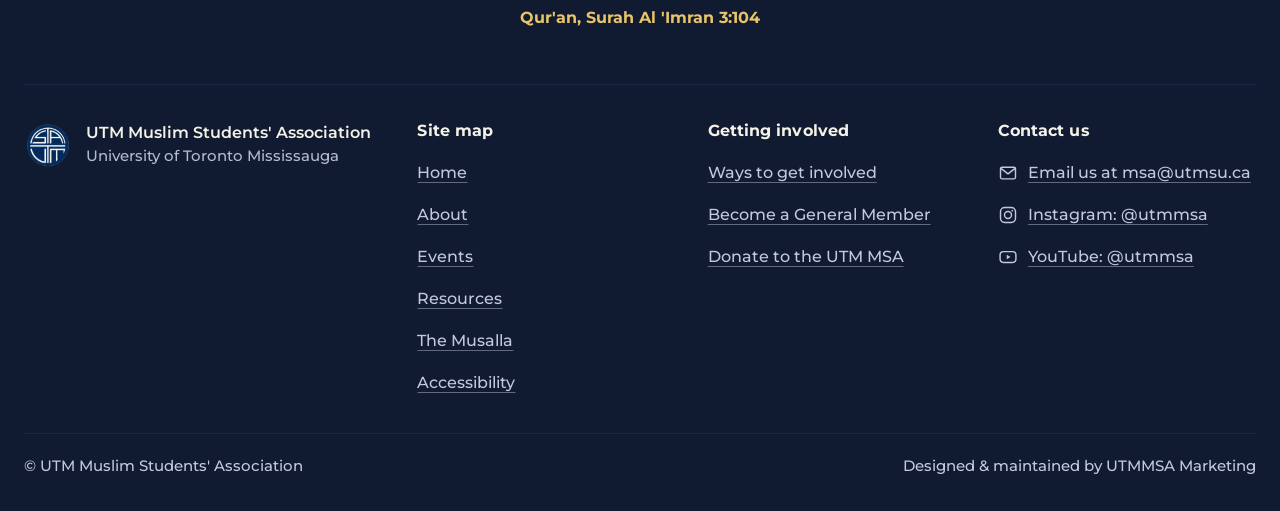
==== commit ddecb162: "Add files via upload" ====
--- a/index.html
+++ b/index.html
@@ -3,181 +3,268 @@
 <head>
 <meta charset="UTF-8">
 <meta name="viewport" content="width=device-width, initial-scale=1.0">
-<title>UTM MSA — Muslim Students' Association, University of Toronto Mississauga</title>
-<meta name="description" content="Everything the UTM MSA runs — events, calendar, resources, and the people behind it — in one place.">
-
-<!-- Brand fonts: Cinzel (display), Montserrat (body/UI), JetBrains Mono (accent) -->
+<title>UTM MSA: Muslim Students' Association, University of Toronto Mississauga</title>
+<meta name="description" content="Everything the UTM MSA runs, including events, prayer times, resources, and the people behind it, in one place.">
+<script>
+/* Apply saved Display settings before the page paints (avoids a flash). Full logic lives in script.js. */
+(function(){try{var p=JSON.parse(localStorage.getItem('msaDisplayPrefs')||'{}'),c=document.documentElement.classList;
+if(p.text==='lg'||p.text==='xl')c.add('pref-text-'+p.text);if(p.contrast==='high')c.add('pref-contrast-high');
+if(p.spacing==='wide')c.add('pref-spacing-wide');if(p.motion==='reduced')c.add('pref-motion-reduced');
+if(p.font==='readable'){c.add('pref-font-readable');var l=document.createElement('link');l.rel='stylesheet';l.id='readableFont';
+l.href='https://fonts.googleapis.com/css2?family=Atkinson+Hyperlegible:wght@400;700&display=swap';document.head.appendChild(l);}}catch(e){}})();
+</script>
 <link rel="preconnect" href="https://fonts.googleapis.com">
 <link rel="preconnect" href="https://fonts.gstatic.com" crossorigin>
-<link href="https://fonts.googleapis.com/css2?family=Amiri:wght@400;700&family=Cinzel:wght@500;600;700&family=Cormorant+Garamond:ital,wght@1,500;1,600&family=Montserrat:wght@400;500;600;700;800&family=JetBrains+Mono:wght@400;500&display=swap" rel="stylesheet">
-
+<!-- Three families: Literata (headings), Montserrat (everything else), Amiri (Arabic only) -->
+<link href="https://fonts.googleapis.com/css2?family=Amiri:wght@400;700&family=Literata:ital,opsz,wght@0,7..72,500..700;1,7..72,500&family=Montserrat:wght@500;600;700&display=swap" rel="stylesheet">
 <link rel="stylesheet" href="styles.css">
 <link rel="stylesheet" href="resources.css">
+<link rel="stylesheet" href="charity-week.css">
+<link rel="stylesheet" href="a11y.css">
 </head>
 <body>
+<a class="skip-link" href="#main">Skip to main content</a>
 
 <header class="site-header">
-  <a href="index.html" class="brand">
-    <img src="utm-msa-logo.png" alt="UTM MSA logo" class="site-logo-img">
-  </a>
-  <nav class="main-nav">
-    <a href="about.html">About</a>
-    <a href="events.html">Sagas</a>
-    <a href="resources.html">Resources</a>
-    <a href="musalla.html">The Musalla</a>
-  </nav>
-
-  <a class="nav-cta" href="https://forms.gle/BKkKjAEeX6UAhfDM7" target="_blank" rel="noopener">Become a General Member →</a>
-
-  <button class="nav-toggle" aria-label="Toggle menu">
-    <span style="width: 100%; height: 2px; background: currentColor;"></span>
-    <span style="width: 100%; height: 2px; background: currentColor;"></span>
-    <span style="width: 100%; height: 2px; background: currentColor;"></span>
-  </button>
+  <div class="header-inner">
+    <a href="index.html" class="brand">
+      <img src="utm-msa-logo.png" alt="UTM Muslim Students' Association, home page" class="site-logo-img" width="1667" height="438">
+    </a>
+
+    <button class="nav-toggle" type="button" aria-expanded="false" aria-controls="siteMenu">
+      <svg class="label-icon" viewBox="0 0 24 24" fill="none" stroke="currentColor" stroke-width="1.7" stroke-linecap="round" stroke-linejoin="round" aria-hidden="true" focusable="false"><path d="M4 7h16M4 12h16M4 17h16"/></svg><span>Menu</span>
+    </button>
+
+    <div class="site-menu" id="siteMenu">
+      <nav class="main-nav" aria-label="Main">
+        <ul>
+          <li><a href="about.html"><span class="nav-title">About</span><span class="nav-desc">Who we are</span></a></li>
+          <li><a href="events.html"><span class="nav-title">Events</span><span class="nav-desc">What's on &amp; lectures</span></a></li>
+          <li><a href="resources.html"><span class="nav-title">Resources</span><span class="nav-desc">Support &amp; services</span></a></li>
+          <li><a href="musalla.html"><span class="nav-title">The Musalla</span><span class="nav-desc">Prayer times &amp; masjids</span></a></li>
+        </ul>
+      </nav>
+      <div class="header-actions">
+        <button class="prefs-toggle" type="button" aria-expanded="false" aria-controls="prefsPanel">
+          <svg class="label-icon" viewBox="0 0 24 24" fill="none" stroke="currentColor" stroke-width="1.7" stroke-linecap="round" stroke-linejoin="round" aria-hidden="true" focusable="false"><path d="M4 7h9M17 7h3M4 17h3M11 17h9"/><circle cx="15" cy="7" r="2"/><circle cx="9" cy="17" r="2"/></svg><span>Display settings</span>
+        </button>
+        <a class="nav-cta" href="about.html#getting-involved" aria-label="Getting involved with the MSA"><svg class="label-icon" viewBox="0 0 24 24" fill="none" stroke="currentColor" stroke-width="1.7" stroke-linecap="round" stroke-linejoin="round" aria-hidden="true" focusable="false"><circle cx="10" cy="8" r="3.5"/><path d="M3.5 20v-1.2A3.8 3.8 0 0 1 7.3 15h5.4a3.8 3.8 0 0 1 3.8 3.8V20"/><path d="M16 4.6a3.5 3.5 0 0 1 0 6.8M20.5 20v-1.2a3.8 3.8 0 0 0-2.6-3.6"/></svg><span>Getting involved</span></a>
+      </div>
+    </div>
+  </div>
+
+  <section class="prefs-panel" id="prefsPanel" aria-labelledby="prefsTitle" hidden>
+    <div class="prefs-inner">
+      <div class="prefs-head">
+        <h2 id="prefsTitle">Display settings</h2>
+        <p>Adjust how this site looks for you. Your choices are saved on this device only.</p>
+      </div>
+      <form class="prefs-grid" id="prefsForm">
+        <fieldset>
+          <legend>Text size</legend>
+          <label class="pref-option"><input type="radio" name="text" value="default" checked><span>Default</span></label>
+          <label class="pref-option"><input type="radio" name="text" value="lg"><span>Large<span class="pref-hint">112%</span></span></label>
+          <label class="pref-option"><input type="radio" name="text" value="xl"><span>Largest<span class="pref-hint">125%</span></span></label>
+        </fieldset>
+        <fieldset>
+          <legend>Contrast</legend>
+          <label class="pref-option"><input type="radio" name="contrast" value="default" checked><span>Default</span></label>
+          <label class="pref-option"><input type="radio" name="contrast" value="high"><span>High contrast<span class="pref-hint">Brighter text and outlines</span></span></label>
+        </fieldset>
+        <fieldset>
+          <legend>Font</legend>
+          <label class="pref-option"><input type="radio" name="font" value="default" checked><span>Default</span></label>
+          <label class="pref-option"><input type="radio" name="font" value="readable"><span>Easy-read font<span class="pref-hint">Atkinson Hyperlegible, made for low vision</span></span></label>
+        </fieldset>
+        <fieldset>
+          <legend>Text spacing</legend>
+          <label class="pref-option"><input type="radio" name="spacing" value="default" checked><span>Default</span></label>
+          <label class="pref-option"><input type="radio" name="spacing" value="wide"><span>Wide<span class="pref-hint">More space between letters and lines</span></span></label>
+        </fieldset>
+        <fieldset>
+          <legend>Motion</legend>
+          <label class="pref-option"><input type="radio" name="motion" value="default" checked><span>Default</span></label>
+          <label class="pref-option"><input type="radio" name="motion" value="reduced"><span>Reduce motion<span class="pref-hint">Turns off animations</span></span></label>
+        </fieldset>
+      </form>
+      <div class="prefs-actions">
+        <button type="button" class="prefs-btn" id="prefsReset">Reset to default</button>
+        <button type="button" class="prefs-btn is-primary" id="prefsClose">Close display settings</button>
+        <p class="prefs-status" id="prefsStatus" role="status" aria-live="polite"></p>
+      </div>
+    </div>
+  </section>
 </header>
-
-<section class="hero">
-  <div class="hero-motif" aria-hidden="true" id="heroMotif"></div>
-
+<main id="main" tabindex="-1">
+<section class="hero" aria-labelledby="heroTitle">
   <div class="hero-inner">
-    <span class="kicker"><span class="kicker-script">As-salāmu ʿalaykum</span></span>
-    <h1>One home, open to all of UTM.</h1>
-    <p>A gathering place for every Muslim on campus — and an open door for anyone curious to know us. Prayer times, events, and the real people behind them, always current, always one click away.</p>
-
+    <p class="kicker"><span class="kicker-script">As-salāmu ʿalaykum</span></p>
+    <h1 id="heroTitle">One home, open to all of UTM.</h1>
+    <p>A gathering place for every Muslim on campus, and an open door for anyone curious to know us. Prayer times, events, and the real people behind them, always current, always one click away.</p>
     <div class="hero-actions">
-      <a class="btn-primary" href="events.html">This week's events</a>
-      <a class="btn-text" href="about.html">Meet the cabinet →</a>
-    </div>
-  </div>
-
+      <a class="btn-primary" href="events.html">See what's on this week</a>
+      <a class="btn-text" href="about.html#getting-involved">Get involved with the MSA</a>
+    </div>
+  </div>
   <div class="scroll-cue-group">
-    <a href="#bismillah" class="scroll-cue" aria-label="Scroll down">
-      <span class="scroll-cue-chevron"></span>
-    </a>
-  </div>
-</section>
-
-<section class="bismillah-section" data-reveal id="bismillah">
+    <a href="#bismillah" class="scroll-cue"><span class="scroll-cue-chevron" aria-hidden="true"></span><span class="sr-only">Scroll down to the Bismillah</span></a>
+  </div>
+</section>
+
+<section class="bismillah-section" data-reveal id="bismillah" aria-label="Bismillah">
   <p class="bismillah-arabic" lang="ar" dir="rtl">بِسْمِ اللَّهِ الرَّحْمَٰنِ الرَّحِيمِ</p>
   <p class="bismillah-translation">In the name of Allah, the Most Gracious, the Most Merciful</p>
-  <a href="#musallaGatewaySection" class="bismillah-next" aria-label="Continue scrolling down the page">
-    <span class="bismillah-next-chevron"></span>
-  </a>
-</section>
-
-<section class="section" data-reveal id="musallaGatewaySection">
-  <a class="musalla-gateway" href="musalla.html">
-    <div class="musalla-gateway-clock">
-      <span class="section-label">Next Prayer</span>
-      <div class="musalla-gateway-readout">
-        <span class="musalla-gateway-name" id="nextPrayerName">Loading…</span>
-        <span class="musalla-gateway-time" id="nextPrayerTime"></span>
-      </div>
-    </div>
-
-    <div class="musalla-gateway-expand">
-      <span class="musalla-gateway-hijri" id="gatewayHijri">Loading Hijri date…</span>
-      <div class="musalla-gateway-row" id="gatewayTimesRow"></div>
-      <span class="musalla-gateway-cta">Visit The Musalla →</span>
-    </div>
-  </a>
-</section>
-
-<section class="section" data-reveal id="thisWeek">
+  <a href="#prayer" class="bismillah-next"><span class="bismillah-next-chevron" aria-hidden="true"></span><span class="sr-only">Continue to today's prayer times</span></a>
+</section>
+
+<section class="section" data-reveal id="prayer" aria-labelledby="prayerHeading">
+  <div class="musalla-gateway">
+    <h2 class="gateway-heading with-icon" id="prayerHeading"><svg class="label-icon" viewBox="0 0 24 24" fill="none" stroke="currentColor" stroke-width="1.7" stroke-linecap="round" stroke-linejoin="round" aria-hidden="true" focusable="false"><circle cx="12" cy="12" r="8.5"/><path d="M12 7.5V12l3 2"/></svg>Next prayer at UTM</h2>
+    <p class="musalla-gateway-readout" aria-live="polite">
+      <span class="musalla-gateway-name" id="nextPrayerName">Loading…</span>
+      <span class="musalla-gateway-time" id="nextPrayerTime"></span>
+    </p>
+    <p class="musalla-gateway-hijri" id="gatewayHijri"></p>
+    <div id="gatewayTimesRow"><p class="prayer-empty">Loading today's prayer times…</p></div>
+    <a class="btn-primary" href="musalla.html">Visit The Musalla: prayer rooms and nearby masjids</a>
+  </div>
+</section>
+
+<!-- Charity Week at a glance. Shown automatically during the window in events-data.js (CHARITY_WEEK);
+     while it shows, "This week" below is hidden. After Charity Week it hides itself and "This week" returns. -->
+<section class="section cw-glance" data-reveal id="cwGlance" aria-labelledby="cwGlanceHeading" hidden>
   <div class="section-head-row">
-    <h2>This Week</h2>
-    <a href="events.html" class="section-label">See all →</a>
-  </div>
-  <div class="week-grid" id="weekGrid">
-    <div class="week-empty">Loading events…</div>
-  </div>
-</section>
-
-<section class="highlight-section" data-reveal>
+    <div>
+      <p class="cw-eyebrow">Charity Week 2026 · Waves of Unity</p>
+      <h2 id="cwGlanceHeading">Charity Week at a glance</h2>
+    </div>
+    <a href="events.html#upcoming" class="see-all">Full Charity Week schedule</a>
+  </div>
+  <ol class="cw-days" id="cwGlanceList" aria-busy="true">
+    <li class="cw-day"><p class="cw-day-label">Loading the schedule…</p></li>
+  </ol>
+</section>
+
+<section class="section" data-reveal id="thisWeek" aria-labelledby="weekHeading">
+  <div class="section-head-row">
+    <h2 id="weekHeading" class="with-icon"><svg class="label-icon" viewBox="0 0 24 24" fill="none" stroke="currentColor" stroke-width="1.7" stroke-linecap="round" stroke-linejoin="round" aria-hidden="true" focusable="false"><rect x="3.5" y="5" width="17" height="15" rx="2"/><path d="M3.5 10h17M8 3v4M16 3v4"/></svg>This week</h2>
+    <a href="events.html" class="see-all">See all events</a>
+  </div>
+  <ul class="week-grid" id="weekGrid" aria-live="polite" aria-busy="true">
+    <li class="week-empty">Loading events…</li>
+  </ul>
+</section>
+
+<section class="highlight-section cw-highlight" data-reveal aria-labelledby="highlightHeading">
   <div class="highlight-inner">
     <div class="highlight-text">
-      <span class="kicker">Coming Up</span>
-      <h2>Monday: Orientation</h2>
-      <p>Kicking off the year — come meet the cabinet, find out what MSA runs this semester, and grab some food. Full details on our Instagram.</p>
-      <a class="btn-text" href="https://www.instagram.com/p/DczQndhD08V/" target="_blank" rel="noopener">View post on Instagram →</a>
+      <p class="section-label">Charity Week's main event</p>
+      <h2 id="highlightHeading">Sunday: Charity Week Auction Dinner</h2>
+      <p class="cw-highlight-when"><strong>Sunday, October 25, 4:30 to 9 PM</strong><br>ISNA Canada Islamic Centre (gym), 2200 S Sheridan Way</p>
+      <p>Dinner, a live auction, and a room full of people giving for orphans and vulnerable children. Ticket details are in our Instagram post.</p>
+      <a class="btn-text" href="https://www.instagram.com/p/DekzhyTGxnj/" target="_blank" rel="noopener">View the auction dinner post on Instagram<span class="sr-only"> (opens in a new tab)</span></a>
     </div>
     <div class="highlight-embed">
-      <blockquote class="instagram-media" data-instgrm-permalink="https://www.instagram.com/p/DczQndhD08V/" data-instgrm-version="14" style="margin:0;"></blockquote>
-    </div>
-  </div>
-</section>
-
-<section class="section" data-reveal id="resourcesPreview">
+      <a class="embed-skip" href="#resourcesPreview">Skip past the Instagram post</a>
+      <div class="embed-frame" role="region" aria-label="Instagram post: Charity Week Auction Dinner">
+        <div class="embed-inner">
+          <blockquote class="instagram-media cw-embed-fallback" data-instgrm-permalink="https://www.instagram.com/p/DekzhyTGxnj/?utm_source=ig_embed&amp;utm_campaign=loading" data-instgrm-version="14" style="margin:0;">
+            <a class="embed-fallback" href="https://www.instagram.com/p/DekzhyTGxnj/" target="_blank" rel="noopener">View the Charity Week Auction Dinner post on Instagram<span class="sr-only"> (opens in a new tab)</span></a>
+          </blockquote>
+        </div>
+      </div>
+    </div>
+  </div>
+</section>
+
+<section class="section" data-reveal id="resourcesPreview" aria-labelledby="resHeading">
   <div class="section-head-row">
-    <h2>Resources</h2>
-    <a href="resources.html" class="section-label">See all →</a>
-  </div>
-  <div class="resource-grid">
-
-    <a class="resource-card" href="resources.html#mental-health">
-      <span class="resource-badge"><svg viewBox="0 0 32 32"><path d="M16 27c0 0-12-8-12-16.5C4 6 8 3.5 12 5c2 0.7 4 2.5 4 2.5s2-1.8 4-2.5c4-1.5 8 1 8 5.5C28 19 16 27 16 27Z"/></svg></span>
-      <h3>Mental Health</h3>
-      <p class="resource-excerpt">Counselling flyers, peer support contacts, and campus wellness lines — no judgment, just support.</p>
-      <span class="resource-goto">View details →</span>
-    </a>
-
-    <a class="resource-card" href="resources.html#academic-financial">
-      <span class="resource-badge"><svg viewBox="0 0 32 32"><path d="M16 5 L29 12 L16 19 L3 12 Z"/><path d="M9 15 V22c0 2 3 4.5 7 4.5s7-2.5 7-4.5v-7"/><path d="M29 12 v8"/></svg></span>
-      <h3>Academic &amp; Financial Support</h3>
-      <p class="resource-excerpt">Tutoring, study groups, exam-season resources, bursaries, zakat contacts, and emergency funding pathways.</p>
-      <span class="resource-goto">View details →</span>
-    </a>
-
-    <a class="resource-card" href="resources.html#halal-food">
-      <span class="resource-badge"><svg viewBox="0 0 32 32"><path d="M9 4v9c0 1.5 -1.2 2-2 2s-2-0.5-2-2V4"/><path d="M7 4v9"/><path d="M7 15v13"/><path d="M23 4c0 4-3 5-3 9v14"/><path d="M20 13h3"/></svg></span>
-      <h3>Halal Food</h3>
-      <p class="resource-excerpt">On- and off-campus spots, verified and student-reviewed — so lunch is one less thing to think about.</p>
-      <span class="resource-goto">View details →</span>
-    </a>
-
-    <a class="resource-card" href="resources.html#boycott-list">
-      <span class="resource-badge"><svg viewBox="0 0 32 32"><line x1="8" y1="4" x2="8" y2="28"/><path d="M8 6h16l-5 5.5 5 5.5H8"/></svg></span>
-      <h3>Boycott List</h3>
-      <p class="resource-excerpt">A running list to help you make informed choices as a consumer.</p>
-      <span class="resource-goto">View details →</span>
-    </a>
-
-  </div>
-</section>
-
+    <h2 id="resHeading">Resources</h2>
+    <a href="resources.html" class="see-all">See all resources</a>
+  </div>
+  <ul class="resource-grid">
+      <li class="resource-card">
+        <span class="resource-badge"><svg class="" viewBox="0 0 24 24" fill="none" stroke="currentColor" stroke-width="1.7" stroke-linecap="round" stroke-linejoin="round" aria-hidden="true" focusable="false"><path d="M12 20s-7.5-4.6-7.5-10.1C4.5 6.9 6.6 5 9 5c1.4 0 2.4.7 3 1.6C12.6 5.7 13.6 5 15 5c2.4 0 4.5 1.9 4.5 4.9C19.5 15.4 12 20 12 20Z"/></svg></span>
+        <h3><a href="resources.html#mental-health">Mental Health</a></h3>
+        <p class="resource-excerpt">Counselling, peer support contacts, and crisis lines. No judgment, just support.</p>
+        <span class="resource-goto" aria-hidden="true">View details</span>
+      </li>
+      <li class="resource-card">
+        <span class="resource-badge"><svg class="" viewBox="0 0 24 24" fill="none" stroke="currentColor" stroke-width="1.7" stroke-linecap="round" stroke-linejoin="round" aria-hidden="true" focusable="false"><path d="M12 4 22 9l-10 5L2 9l10-5Z"/><path d="M6 11v4.5c0 1.4 2.7 3 6 3s6-1.6 6-3V11"/><path d="M22 9v5"/></svg></span>
+        <h3><a href="resources.html#academic-financial">Academic &amp; Financial Support</a></h3>
+        <p class="resource-excerpt">Tutoring, study groups, bursaries, zakat contacts, and emergency funding pathways.</p>
+        <span class="resource-goto" aria-hidden="true">View details</span>
+      </li>
+      <li class="resource-card">
+        <span class="resource-badge"><svg class="" viewBox="0 0 24 24" fill="none" stroke="currentColor" stroke-width="1.7" stroke-linecap="round" stroke-linejoin="round" aria-hidden="true" focusable="false"><path d="M5 3v6a2.5 2.5 0 0 0 5 0V3"/><path d="M7.5 3v18"/><path d="M17 3c-1.8 1.2-2.5 3.8-2.5 7.5H17V21"/></svg></span>
+        <h3><a href="resources.html#halal-food">Halal Food</a></h3>
+        <p class="resource-excerpt">On- and off-campus spots, so lunch is one less thing to think about.</p>
+        <span class="resource-goto" aria-hidden="true">View details</span>
+      </li>
+      <li class="resource-card">
+        <span class="resource-badge"><svg class="" viewBox="0 0 24 24" fill="none" stroke="currentColor" stroke-width="1.7" stroke-linecap="round" stroke-linejoin="round" aria-hidden="true" focusable="false"><path d="M5 21V4"/><path d="M5 5h12l-3 4 3 4H5"/></svg></span>
+        <h3><a href="resources.html#boycott-list">Boycott List</a></h3>
+        <p class="resource-excerpt">A running list to help you make informed choices as a consumer.</p>
+        <span class="resource-goto" aria-hidden="true">View details</span>
+      </li>
+  </ul>
+</section>
+</main>
 <footer class="site-footer">
-
   <div class="footer-dua-block">
-    <span class="section-label">Verse of the Month</span>
+    <h2 class="section-label" id="verseHeading">Verse of the month</h2>
     <p class="footer-dua-arabic" lang="ar" dir="rtl">وَلْتَكُن مِّنكُمْ أُمَّةٌ يَدْعُونَ إِلَى الْخَيْرِ وَيَأْمُرُونَ بِالْمَعْرُوفِ وَيَنْهَوْنَ عَنِ الْمُنكَرِ وَأُولَٰئِكَ هُمُ الْمُفْلِحُونَ</p>
-    <p class="footer-dua-translation">"Let there arise out of you a band of people inviting to all that is good, enjoining what is right, and forbidding what is wrong — they are the ones to attain success." <span class="footer-dua-ref">— Qur'an 3:104</span></p>
-  </div>
-
-  <div class="footer-main">
+    <blockquote class="footer-dua-translation">
+      <p style="margin:0">"Let there arise out of you a band of people inviting to all that is good, enjoining what is right, and forbidding what is wrong — they are the ones to attain success."</p>
+      <cite class="footer-dua-ref">Qur'an, Surah Al 'Imran 3:104</cite>
+    </blockquote>
+  </div>
+
+  <div class="footer-grid">
     <div class="footer-brand">
-      <span class="footer-mark"><img src="utm-msa-footer-mark.png" alt="UTM MSA"></span>
-      <span class="footer-copyright">© UTM Muslim Students' Association</span>
-    </div>
-
-    <div class="footer-meta">
-      <div class="footer-links">
-        <a href="mailto:msa@utmsu.ca">Contact</a>
-      </div>
-      <div class="social-links">
-        <a href="https://www.instagram.com/utmmsa/?hl=en" target="_blank" rel="noopener" aria-label="Instagram">
-          <svg viewBox="0 0 24 24" fill="none" stroke="currentColor" stroke-width="1.6"><rect x="3" y="3" width="18" height="18" rx="5"/><circle cx="12" cy="12" r="4.2"/><circle cx="17.2" cy="6.8" r="1.1" fill="currentColor" stroke="none"/></svg>
-        </a>
-        <a href="https://www.youtube.com/@utmmsa" target="_blank" rel="noopener" aria-label="YouTube">
-          <svg viewBox="0 0 24 24" fill="none" stroke="currentColor" stroke-width="1.6"><rect x="2.5" y="5.5" width="19" height="13" rx="4"/><path d="M10.5 9.2 15 12l-4.5 2.8Z" fill="currentColor" stroke="none"/></svg>
-        </a>
-      </div>
-    </div>
-  </div>
-
-  <div class="footer-credit">Designed &amp; maintained by UTMMSA Marketing</div>
+      <span class="footer-mark"><img src="utm-msa-footer-mark.png" alt="" width="300" height="300"></span>
+      <p class="footer-org">UTM Muslim Students' Association<span>University of Toronto Mississauga</span></p>
+    </div>
+
+    <nav aria-labelledby="sitemapHeading">
+      <h2 class="footer-heading" id="sitemapHeading">Site map</h2>
+      <ul class="footer-list">
+          <li><a href="index.html">Home<span class="sr-only">: Start here</span></a></li>
+          <li><a href="about.html">About<span class="sr-only">: Who we are</span></a></li>
+          <li><a href="events.html">Events<span class="sr-only">: What's on &amp; lectures</span></a></li>
+          <li><a href="resources.html">Resources<span class="sr-only">: Support &amp; services</span></a></li>
+          <li><a href="musalla.html">The Musalla<span class="sr-only">: Prayer times &amp; masjids</span></a></li>
+          <li><a href="accessibility.html">Accessibility</a></li>
+      </ul>
+    </nav>
+
+    <div>
+      <h2 class="footer-heading">Getting involved</h2>
+      <ul class="footer-list">
+        <li><a href="about.html#getting-involved">Ways to get involved<span class="sr-only"> with the MSA</span></a></li>
+        <li><a href="https://forms.gle/BKkKjAEeX6UAhfDM7" target="_blank" rel="noopener">Become a General Member<span class="sr-only"> (opens in a new tab)</span></a></li>
+        <li><a href="https://www.zeffy.com/en-CA/donation-form/utm-msa-donation" target="_blank" rel="noopener">Donate to the UTM MSA<span class="sr-only"> (opens in a new tab)</span></a></li>
+      </ul>
+    </div>
+
+    <div>
+      <h2 class="footer-heading">Contact us</h2>
+      <ul class="footer-list">
+        <li><a href="mailto:msa@utmsu.ca"><svg class="label-icon" viewBox="0 0 24 24" fill="none" stroke="currentColor" stroke-width="1.7" stroke-linecap="round" stroke-linejoin="round" aria-hidden="true" focusable="false"><rect x="3" y="5" width="18" height="14" rx="2"/><path d="M3.5 6.5 12 13l8.5-6.5"/></svg><span>Email us at msa@utmsu.ca</span></a></li>
+        <li><a href="https://www.instagram.com/utmmsa/" target="_blank" rel="noopener"><svg class="label-icon" viewBox="0 0 24 24" fill="none" stroke="currentColor" stroke-width="1.7" stroke-linecap="round" stroke-linejoin="round" aria-hidden="true" focusable="false"><rect x="3" y="3" width="18" height="18" rx="5"/><circle cx="12" cy="12" r="4.2"/><circle cx="17.2" cy="6.8" r="1" fill="currentColor" stroke="none"/></svg><span>Instagram: @utmmsa</span><span class="sr-only"> (opens in a new tab)</span></a></li>
+        <li><a href="https://www.youtube.com/@utmmsa" target="_blank" rel="noopener"><svg class="label-icon" viewBox="0 0 24 24" fill="none" stroke="currentColor" stroke-width="1.7" stroke-linecap="round" stroke-linejoin="round" aria-hidden="true" focusable="false"><rect x="2.5" y="5.5" width="19" height="13" rx="4"/><path d="M10.5 9.2 15 12l-4.5 2.8Z" fill="currentColor" stroke="none"/></svg><span>YouTube: @utmmsa</span><span class="sr-only"> (opens in a new tab)</span></a></li>
+      </ul>
+    </div>
+  </div>
+
+  <div class="footer-bottom">
+    <p>© UTM Muslim Students' Association</p>
+    <p>Designed &amp; maintained by UTMMSA Marketing</p>
+  </div>
 </footer>
 
+<script src="events-data.js"></script>
 <script src="script.js"></script>
-<script async src="//www.instagram.com/embed.js"></script>
+<script async src="https://www.instagram.com/embed.js"></script>
 </body>
 </html>
--- a/styles.css
+++ b/styles.css
@@ -1,49 +1,103 @@
 /* ============================================================
-   UTM MSA — Design tokens (from Brand & Typography guide + 1C concept)
+   UTM MSA — Global styles
+   Accessibility pass (Sept 24, 2026): see ACCESSIBILITY.md for the
+   full list of changes and the reasoning behind each one.
+
+   Ground rules this file now follows:
+   - All font sizes are in rem, so the visitor's browser text-size
+     setting (and our Display settings panel) scales every page.
+   - Nothing is smaller than 14px (0.875rem). Body copy is 17px.
+   - No ALL-CAPS text. Headings use Literata (true upper/lower case);
+     everything else uses Montserrat at weight 500 or heavier.
+   - Every text colour passes WCAG AA contrast (4.5:1); most pass AAA (7:1).
    ============================================================ */
 
 :root {
-  /* Brand colours */
-  --navy: #101a30;         /* dark base / nav / footer */
-  --navy-black: #0d1526;   /* section contrast */
-  --gold: #cda349;         /* primary accent / CTA */
-  --gold-light: #e8c468;   /* accent on dark backgrounds */
-  --cream: #faf8f3;        /* light backgrounds */
-
-  /* Neutrals */
-  --text-body: #16203a;    /* body text on light bg */
-  --text-muted: #8792ac;   /* muted text, works on both */
-  --text-muted-dark: #7783a3; /* muted text on navy */
-  --border-dark: #1c2745;  /* hairline borders on navy */
-  --border-dark-2: #212e4d;
-  --panel-navy: #101a30;
-
-  /* Fonts */
-  --font-display: 'Cinzel', serif;
-  --font-body: 'Montserrat', sans-serif;
-  --font-mono: 'JetBrains Mono', monospace;
-  --font-script: 'Cormorant Garamond', serif;
-  --font-arabic: 'Amiri', serif;
+  /* Brand colours (unchanged) */
+  --navy: #101a30;
+  --navy-black: #0d1526;
+  --gold: #cda349;          /* 7.4:1 on navy */
+  --gold-light: #e8c468;    /* 10.3:1 on navy */
+  --cream: #faf8f3;
+
+  /* Text colours — contrast measured against --navy */
+  --text-strong: #f4f1e8;       /* 16.6:1 */
+  --text-body: #e2e6f0;         /* 14.2:1 */
+  --text-soft: #c3c9dd;         /* 10.5:1 */
+  --text-muted-dark: #b3bbd1;   /* 9.0:1  (was #7783a3 at 4.6:1) */
+  --text-muted: #a9b1c8;        /* 8.1:1  (was #8792ac at 5.6:1) */
+
+  /* Lines */
+  --border-dark: #1c2745;       /* decorative dividers only */
+  --border-dark-2: #212e4d;     /* decorative dividers only */
+  --border-control: #6b789e;    /* outlines that identify a button/control: 3:1+ everywhere */
+  --panel-navy: #151f38;
+
+  /* Focus ring — gold with a navy halo so it shows on dark AND light (Instagram embed) surfaces */
+  --focus-ring: #e8c468;
+  --focus-halo: #0d1526;
+
+  /* Fonts — three families total (WCAG-friendly limit the reviewer asked for) */
+  --font-display: 'Literata', Georgia, 'Times New Roman', serif;
+  --font-body: 'Montserrat', 'Segoe UI', Arial, sans-serif;
+  --font-arabic: 'Amiri', 'Traditional Arabic', serif;
+  --font-mono: var(--font-body);   /* retired: kept as an alias so nothing old falls back to a monospace face */
+  --font-script: var(--font-display);
+
+  /* Type scale (rem = respects the visitor's browser setting) */
+  --fs-xs: 0.875rem;    /* 14px — floor, used sparingly */
+  --fs-sm: 0.9375rem;   /* 15px — meta lines, chips, labels */
+  --fs-body: 1.0625rem; /* 17px — body copy */
+  --fs-lead: 1.1875rem; /* 19px — intros */
+  --fs-h3: 1.25rem;     /* 20px */
+  --fs-h2: 2rem;        /* 32px */
 
   /* Layout */
   --max-width: 1240px;
   --radius-sm: 6px;
   --radius-md: 10px;
+  --header-h: 96px;
 }
 
 * { box-sizing: border-box; }
 
-html { scroll-behavior: smooth; }
+html {
+  scroll-behavior: smooth;
+  /* Keeps anchored headings and focused elements from hiding under the sticky header (WCAG 2.4.11) */
+  scroll-padding-top: calc(var(--header-h) + 24px);
+}
 
 body {
   margin: 0;
   background: var(--navy);
-  color: #eef0f6;
-  font-family: var(--font-body);
+  color: var(--text-body);
+  font-family: var(--font-body);
+  font-weight: 500;
+  font-size: var(--fs-body);
+  line-height: 1.65;
   -webkit-font-smoothing: antialiased;
 }
 
 a { color: inherit; text-decoration: none; }
+
+/* Links inside running text are underlined, so they never rely on colour alone (WCAG 1.4.1) */
+p a:not([class]), .prose a:not([class]), .lecture-note a {
+  color: var(--gold-light);
+  text-decoration: underline;
+  text-decoration-thickness: 1px;
+  text-underline-offset: 3px;
+}
+p a:not([class]):hover, .prose a:not([class]):hover, .lecture-note a:hover { text-decoration-thickness: 2px; }
+
+h1, h2, h3, h4 {
+  font-family: var(--font-display);
+  font-weight: 600;
+  letter-spacing: 0.005em;
+  line-height: 1.25;
+  color: var(--text-strong);
+}
+
+img, svg { max-width: 100%; }
 
 .wrap {
   max-width: var(--max-width);
@@ -57,113 +111,193 @@
   position: sticky;
   top: 0;
   z-index: 100;
+  background: rgba(16, 26, 48, 0.96);
+  backdrop-filter: blur(10px);
+  border-bottom: 1px solid var(--border-dark);
+}
+
+.header-inner {
+  position: relative;
+  flex-wrap: wrap;
+  max-width: 1400px;
+  margin: 0 auto;
   display: flex;
   align-items: center;
   justify-content: space-between;
-  padding: 16px 24px;
-  background: rgba(16, 26, 48, 0.88);
-  backdrop-filter: blur(10px);
-  border-bottom: 1px solid var(--border-dark);
+  gap: 20px;
+  padding: 14px 24px;
+  min-height: var(--header-h);
 }
 
 .brand {
   display: flex;
   align-items: center;
+  flex-shrink: 1;
+  min-width: 0;
+  border-radius: var(--radius-sm);
+}
+
+.site-logo-img {
+  height: 48px;
+  width: auto;
+  max-width: 100%;
+  display: block;
+}
+
+@media (min-width: 1024px) {
+  .site-logo-img { height: 64px; }
+}
+
+/* Menu (nav + actions). Mobile: collapsed behind the toggle. Desktop: inline. */
+.site-menu {
+  display: none;
+}
+
+.site-menu.is-open {
+  display: block;
+  position: absolute;
+  top: 100%;
+  left: 0;
+  right: 0;
+  background: var(--navy);
+  border-bottom: 1px solid var(--border-control);
+  padding: 12px 24px 24px;
+  max-height: calc(100vh - var(--header-h));
+  overflow-y: auto;
+}
+
+.main-nav ul {
+  list-style: none;
+  margin: 0;
+  padding: 0;
+  display: flex;
+  flex-direction: column;
+  gap: 4px;
+}
+
+.main-nav a {
+  display: flex;
+  flex-direction: column;
+  padding: 10px 12px;
+  border-radius: var(--radius-sm);
+  color: var(--text-strong);
+  min-height: 44px;
+  justify-content: center;
+}
+
+.nav-title {
+  font-size: 1rem;
+  font-weight: 600;
+  line-height: 1.3;
+}
+
+/* A short plain-language description under each nav label, so names like
+   "Events" and "The Musalla" explain themselves (reviewer: labels must be specific) */
+.nav-desc {
+  white-space: nowrap;
+  font-size: var(--fs-xs);
+  font-weight: 500;
+  color: var(--text-muted-dark);
+  line-height: 1.3;
+}
+
+.main-nav a:hover .nav-title { color: var(--gold-light); }
+
+/* Current page: shown by an underline bar AND weight, not colour alone */
+.main-nav a[aria-current="page"] .nav-title {
+  color: var(--gold-light);
+  text-decoration: underline;
+  text-decoration-thickness: 2px;
+  text-underline-offset: 6px;
+}
+
+.header-actions {
+  display: flex;
+  flex-wrap: wrap;
   gap: 10px;
-  flex-shrink: 0;
-}
-
-.site-logo-img {
-  height: 50px;
-  width: auto;
-  display: block;
-}
-
-.brand-mark {
-  width: 26px;
-  height: 26px;
-  border: 1.5px solid var(--gold-light);
-  transform: rotate(45deg);
-  flex: none;
-}
-
-.brand-name {
-  font-family: var(--font-display);
-  font-weight: 600;
-  font-size: 17px;
-  display: none;
-}
-
-.main-nav {
-  display: none;
-  gap: 30px;
-  font-size: 13.5px;
-  font-weight: 500;
-  color: #9aa3bf;
-  flex: 1;
-  justify-content: center;
-}
-
-.main-nav a:hover { color: var(--gold-light); }
-
-.nav-cta {
-  font-size: 13px;
-  font-weight: 600;
-  color: var(--gold-light);
-  border: 1px solid var(--border-dark-2);
-  padding: 9px 18px;
+  margin-top: 14px;
+}
+
+.nav-cta,
+.prefs-toggle {
+  display: inline-flex;
+  align-items: center;
+  gap: 8px;
+  min-height: 44px;
+  font-family: var(--font-body);
+  font-size: var(--fs-sm);
+  font-weight: 600;
+  color: var(--gold-light);
+  background: transparent;
+  border: 1.5px solid var(--border-control);
+  padding: 8px 16px;
   border-radius: var(--radius-sm);
   white-space: nowrap;
-  display: none;
-}
-.nav-cta:hover { border-color: var(--gold-light); }
+  cursor: pointer;
+}
+.nav-cta:hover,
+.prefs-toggle:hover,
+.prefs-toggle[aria-expanded="true"] { border-color: var(--gold-light); }
+
+.prefs-toggle svg, .nav-toggle svg { width: 20px; height: 20px; flex: none; }
 
 .nav-toggle {
-  display: flex;
-  flex-direction: column;
-  gap: 5px;
-  width: 24px;
-  height: 24px;
+  flex-shrink: 0;
+  display: inline-flex;
+  align-items: center;
+  gap: 8px;
+  min-height: 44px;
+  min-width: 44px;
+  padding: 8px 14px;
+  font-family: var(--font-body);
+  font-size: var(--fs-sm);
+  font-weight: 600;
+  color: var(--gold-light);
   background: none;
-  border: none;
+  border: 1.5px solid var(--border-control);
+  border-radius: var(--radius-sm);
   cursor: pointer;
-  padding: 0;
-  color: var(--gold-light);
-}
-
-/* Tablet & desktop: show full nav */
-@media (min-width: 768px) {
-  .site-header {
-    padding: 18px 24px;
+}
+
+/* Desktop header: only when there is truly room for it at the current text size.
+   Breakpoints are in em, so they also move if someone enlarges text in their browser
+   settings, and the Display settings "Large"/"Largest" options push them out further.
+   Below these widths the menu button is used, so nothing ever runs off screen (WCAG 1.4.4). */
+@media (min-width: 87.5em) {
+  html:not(.pref-text-lg):not(.pref-text-xl) .nav-toggle { display: none; }
+  html:not(.pref-text-lg):not(.pref-text-xl) .site-menu,html:not(.pref-text-lg):not(.pref-text-xl) .site-menu.is-open {
+    display: flex; align-items: center; justify-content: space-between; flex-wrap: wrap;
+    flex: 1; min-width: 0; gap: 12px 20px; position: static; background: none;
+    border: none; padding: 0; max-height: none; overflow: visible;
   }
-
-  .site-logo-img {
-    height: 65px;
+  html:not(.pref-text-lg):not(.pref-text-xl) .main-nav { flex: 1; display: flex; justify-content: center; }
+  html:not(.pref-text-lg):not(.pref-text-xl) .main-nav ul { flex-direction: row; flex-wrap: wrap; justify-content: center; gap: 2px; }
+  html:not(.pref-text-lg):not(.pref-text-xl) .main-nav a { padding: 8px 10px; text-align: center; }
+  html:not(.pref-text-lg):not(.pref-text-xl) .header-actions { margin-top: 0; flex-wrap: wrap; }
+}
+@media (min-width: 98.5em) {
+  html.pref-text-lg .nav-toggle { display: none; }
+  html.pref-text-lg .site-menu,html.pref-text-lg .site-menu.is-open {
+    display: flex; align-items: center; justify-content: space-between; flex-wrap: wrap;
+    flex: 1; min-width: 0; gap: 12px 20px; position: static; background: none;
+    border: none; padding: 0; max-height: none; overflow: visible;
   }
-
-  .main-nav {
-    display: flex;
+  html.pref-text-lg .main-nav { flex: 1; display: flex; justify-content: center; }
+  html.pref-text-lg .main-nav ul { flex-direction: row; flex-wrap: wrap; justify-content: center; gap: 2px; }
+  html.pref-text-lg .main-nav a { padding: 8px 10px; text-align: center; }
+  html.pref-text-lg .header-actions { margin-top: 0; flex-wrap: wrap; }
+}
+@media (min-width: 109.5em) {
+  html.pref-text-xl .nav-toggle { display: none; }
+  html.pref-text-xl .site-menu,html.pref-text-xl .site-menu.is-open {
+    display: flex; align-items: center; justify-content: space-between; flex-wrap: wrap;
+    flex: 1; min-width: 0; gap: 12px 20px; position: static; background: none;
+    border: none; padding: 0; max-height: none; overflow: visible;
   }
-
-  .nav-cta {
-    display: inline-flex;
-    align-items: center;
-  }
-
-  .nav-toggle {
-    display: none;
-  }
-}
-
-/* Desktop: even more breathing room */
-@media (min-width: 1024px) {
-  .site-header {
-    padding: 20px 24px;
-  }
-
-  .site-logo-img {
-    height: 75px;
-  }
+  html.pref-text-xl .main-nav { flex: 1; display: flex; justify-content: center; }
+  html.pref-text-xl .main-nav ul { flex-direction: row; flex-wrap: wrap; justify-content: center; gap: 2px; }
+  html.pref-text-xl .main-nav a { padding: 8px 10px; text-align: center; }
+  html.pref-text-xl .header-actions { margin-top: 0; flex-wrap: wrap; }
 }
 
 /* ---------- Hero ---------- */
@@ -171,36 +305,42 @@
 .hero {
   padding: 120px 0;
   position: relative;
+  /* Reviewer: "lengthen the horizontal gradient". The dark band now holds
+     at 90%+ across the whole text column and only fades well past it.
+     Measured worst-case contrast behind the paragraph: 12:1+ at every width. */
   background:
-    linear-gradient(100deg, rgba(9, 14, 27, 0.92) 0%, rgba(9, 14, 27, 0.78) 30%, rgba(9, 14, 27, 0.4) 56%, rgba(9, 14, 27, 0.1) 76%),
+    linear-gradient(100deg,
+      rgba(9, 14, 27, 0.95) 0%,
+      rgba(9, 14, 27, 0.92) 38%,
+      rgba(9, 14, 27, 0.84) 52%,
+      rgba(9, 14, 27, 0.55) 70%,
+      rgba(9, 14, 27, 0.25) 88%,
+      rgba(9, 14, 27, 0.15) 100%),
     url("utm-hero.jpg");
   background-size: cover;
   background-position: center 60%;
   background-repeat: no-repeat;
 }
 
-.hero .wrap {
-  position: relative;
-  z-index: 2;
-}
-
-.hero-motif {
-  display: none;
-}
-
-.hero-motif span {
-  position: absolute;
-  width: 46px;
-  height: 46px;
-  border: 1px solid var(--gold-light);
-  transform: rotate(45deg);
-  animation: pulseSoft 6s ease-in-out infinite;
-}
+/* On narrow screens the text spans the full width, so the whole photo
+   gets a strong, even scrim instead of a left-to-right fade */
+@media (max-width: 900px) {
+  .hero {
+    background:
+      linear-gradient(180deg, rgba(9, 14, 27, 0.9) 0%, rgba(9, 14, 27, 0.88) 100%),
+      url("utm-hero.jpg");
+    background-size: cover;
+    background-position: center 60%;
+  }
+}
+
+.hero-motif { display: none; }
 
 .hero-inner {
   position: relative;
-  max-width: 640px;
-  padding-left: 40px;
+  max-width: 660px;
+  margin-left: max(24px, calc((100vw - var(--max-width)) / 2 + 24px));
+  padding-right: 24px;
 }
 
 .kicker {
@@ -210,31 +350,30 @@
   gap: 10px;
 }
 
+/* Greeting line: Literata italic at a solid weight (was a hairline Cormorant italic) */
 .kicker-script {
-  font-family: var(--font-script);
+  font-family: var(--font-display);
   font-style: italic;
-  font-weight: 600;
-  font-size: 23px;
-  letter-spacing: 0.01em;
+  font-weight: 500;
+  font-size: 1.375rem;
   color: var(--gold-light);
 }
 
 .hero h1 {
-  font-family: var(--font-display);
-  font-size: clamp(34px, 5vw, 52px);
+  font-size: clamp(2.25rem, 5vw, 3.5rem);
   line-height: 1.15;
   color: #ffffff;
-  font-weight: 600;
-  text-shadow: 2px 2px 8px rgba(0, 0, 0, 0.5);
-  margin: 18px 0 20px;
+  text-shadow: 0 2px 10px rgba(0, 0, 0, 0.5);
+  margin: 16px 0 22px;
 }
 
 .hero p {
-  font-size: 17px;
-  line-height: 1.65;
-  color: #e7eaf5;
-  text-shadow: 0 2px 10px rgba(0, 0, 0, 0.6);
-  max-width: 500px;
+  font-size: var(--fs-lead);
+  font-weight: 500;
+  line-height: 1.7;
+  color: #f1f3f9;
+  text-shadow: 0 1px 6px rgba(0, 0, 0, 0.7);
+  max-width: 34em;
   margin: 0 0 32px;
 }
 
@@ -242,60 +381,48 @@
   display: flex;
   gap: 14px;
   flex-wrap: wrap;
+  align-items: center;
 }
 
 .btn-primary {
   background: var(--gold-light);
   color: var(--navy);
   font-weight: 700;
-  font-size: 14.5px;
-  padding: 13px 24px;
+  font-size: 1rem;
+  padding: 12px 24px;
+  min-height: 48px;
   border-radius: var(--radius-sm);
-  display: inline-block;
-}
-.btn-primary:hover { background: var(--gold); }
-
+  display: inline-flex;
+  align-items: center;
+  border: 2px solid var(--gold-light);
+}
+.btn-primary:hover { background: var(--gold); border-color: var(--gold); }
+
+/* Secondary text link: underlined so it reads as a link without relying on colour */
 .btn-text {
   color: var(--gold-light);
   font-weight: 600;
-  font-size: 14.5px;
-  padding: 13px 6px;
-  display: inline-block;
-}
-
-.hero-live {
-  display: flex;
+  font-size: 1rem;
+  padding: 12px 6px;
+  min-height: 48px;
+  display: inline-flex;
   align-items: center;
-  gap: 9px;
-  margin-top: 28px;
-  font-family: var(--font-mono);
-  font-size: 12.5px;
-  color: #9aa3bf;
-}
-
-.live-dot {
-  width: 8px;
-  height: 8px;
-  border-radius: 100%;
-  background: #8fd17a;
-  animation: pulseSoft 2s ease-in-out infinite;
-}
-
-@keyframes pulseSoft {
-  0%, 100% { opacity: 0.5; }
-  50% { opacity: 0.9; }
-}
-
-/* ---------- Hero entrance animation ---------- */
+  gap: 6px;
+  text-decoration: underline;
+  text-decoration-thickness: 1px;
+  text-underline-offset: 4px;
+}
+.btn-text:hover { text-decoration-thickness: 2px; }
+
+/* ---------- Hero entrance (plays once; skipped under reduced motion) ---------- */
 
 .hero-inner > * {
   opacity: 0;
   animation: heroFadeUp 0.85s cubic-bezier(0.16, 0.84, 0.44, 1) forwards;
 }
-
-.hero-inner .kicker      { animation-delay: 0.05s; }
-.hero-inner h1           { animation-delay: 0.2s; }
-.hero-inner p            { animation-delay: 0.35s; }
+.hero-inner .kicker       { animation-delay: 0.05s; }
+.hero-inner h1            { animation-delay: 0.2s; }
+.hero-inner p             { animation-delay: 0.35s; }
 .hero-inner .hero-actions { animation-delay: 0.5s; }
 
 @keyframes heroFadeUp {
@@ -303,44 +430,38 @@
   to   { opacity: 1; transform: translateY(0); }
 }
 
-@media (prefers-reduced-motion: reduce) {
-  .hero-inner > * { animation: none; opacity: 1; }
-}
-
 /* ---------- Scroll cue ---------- */
 
 .scroll-cue-group {
   position: absolute;
   left: 50%;
-  bottom: 26px;
+  bottom: 22px;
   transform: translateX(-50%);
-  display: flex;
-  flex-direction: column;
-  align-items: center;
-  gap: 12px;
   z-index: 3;
 }
 
-.scroll-cue {
-  width: 34px;
-  height: 34px;
-  border: 1px solid var(--border-dark-2);
+.scroll-cue,
+.bismillah-next {
+  width: 44px;
+  height: 44px;
+  border: 1.5px solid var(--border-control);
   border-radius: 50%;
-  display: flex;
+  display: inline-flex;
   align-items: center;
   justify-content: center;
-  animation: scrollCueBounce 2.4s ease-in-out infinite;
+  /* Bounces twice then rests — motion stops on its own well under 5 seconds (WCAG 2.2.2) */
+  animation: scrollCueBounce 2.2s ease-in-out 2;
   transition: border-color 0.3s ease;
 }
-
-.scroll-cue:hover { border-color: var(--gold-light); }
-
-.scroll-cue-chevron {
-  width: 7px;
-  height: 7px;
-  border-right: 1.5px solid var(--gold-light);
-  border-bottom: 1.5px solid var(--gold-light);
-  transform: rotate(45deg) translate(-1px, -1px);
+.scroll-cue:hover, .bismillah-next:hover { border-color: var(--gold-light); }
+
+.scroll-cue-chevron,
+.bismillah-next-chevron {
+  width: 9px;
+  height: 9px;
+  border-right: 2px solid var(--gold-light);
+  border-bottom: 2px solid var(--gold-light);
+  transform: rotate(45deg) translate(-2px, -2px);
 }
 
 @keyframes scrollCueBounce {
@@ -348,15 +469,11 @@
   50% { transform: translateY(7px); }
 }
 
-@media (prefers-reduced-motion: reduce) {
-  .scroll-cue { animation: none; }
-}
-
 @media (max-width: 560px) {
   .scroll-cue-group { display: none; }
 }
 
-/* ---------- Bismillah (its own moment, below the hero) ---------- */
+/* ---------- Bismillah ---------- */
 
 .bismillah-section {
   padding: 64px 24px 58px;
@@ -366,196 +483,124 @@
 
 .bismillah-arabic {
   font-family: var(--font-arabic);
-  font-size: clamp(30px, 5vw, 50px);
+  font-size: clamp(2.25rem, 6vw, 3.75rem);
   line-height: 1.7;
   color: var(--gold-light);
   margin: 0 0 12px;
+  /* Static glow: the old pulse looped forever with no way to stop it (WCAG 2.2.2) */
   text-shadow:
-    0 0 18px rgba(232, 196, 104, 0.55),
-    0 0 42px rgba(205, 163, 73, 0.3),
-    0 0 70px rgba(205, 163, 73, 0.15);
-  animation: bismillahGlow 4s ease-in-out infinite;
-}
-
-@keyframes bismillahGlow {
-  0%, 100% {
-    text-shadow:
-      0 0 18px rgba(232, 196, 104, 0.55),
-      0 0 42px rgba(205, 163, 73, 0.3),
-      0 0 70px rgba(205, 163, 73, 0.15);
-  }
-  50% {
-    text-shadow:
-      0 0 26px rgba(232, 196, 104, 0.75),
-      0 0 55px rgba(205, 163, 73, 0.4),
-      0 0 90px rgba(205, 163, 73, 0.22);
-  }
-}
-
+    0 0 18px rgba(232, 196, 104, 0.5),
+    0 0 42px rgba(205, 163, 73, 0.28);
+}
+
+/* Translation is body text, so it uses the body font (reviewer: keep header and body fonts consistent) */
 .bismillah-translation {
-  font-family: var(--font-display);
-  font-size: 13.5px;
-  letter-spacing: 0.04em;
-  color: #c3c9dd;
-  margin: 0 0 24px;
-}
-
-.bismillah-next {
-  display: inline-flex;
-  align-items: center;
-  justify-content: center;
-  width: 34px;
-  height: 34px;
-  border: 1px solid var(--border-dark-2);
-  border-radius: 50%;
-  animation: scrollCueBounce 2.4s ease-in-out infinite;
-  transition: border-color 0.3s ease;
-}
-
-.bismillah-next:hover { border-color: var(--gold-light); }
-
-.bismillah-next-chevron {
-  width: 7px;
-  height: 7px;
-  border-right: 1.5px solid var(--gold-light);
-  border-bottom: 1.5px solid var(--gold-light);
-  transform: rotate(45deg) translate(-1px, -1px);
-}
-
-@media (prefers-reduced-motion: reduce) {
-  .bismillah-arabic { animation: none; }
-  .bismillah-next { animation: none; }
-}
-
-/* ---------- Homepage: Musalla gateway (next-prayer clock) ---------- */
+  font-family: var(--font-body);
+  font-weight: 500;
+  font-size: 1.125rem;
+  line-height: 1.6;
+  color: var(--text-body);
+  margin: 0 auto 24px;
+  max-width: 36em;
+}
+
+/* ---------- Homepage: prayer times gateway ---------- */
 
 .musalla-gateway {
-  display: block;
-  max-width: 640px;
+  max-width: 720px;
   margin: 0 auto;
   background: var(--panel-navy);
-  border: 1px solid var(--border-dark-2);
+  border: 1.5px solid var(--border-control);
   border-radius: var(--radius-md);
-  padding: 26px 28px;
-  transition: border-color 0.3s ease;
-}
-.musalla-gateway:hover,
-.musalla-gateway:focus-visible {
-  border-color: var(--gold-light);
-}
-
-.musalla-gateway-clock {
-  display: flex;
-  flex-direction: column;
-  gap: 10px;
+  padding: 28px 30px;
+}
+
+.musalla-gateway .gateway-heading {
+  font-family: var(--font-body);
+  font-size: 1rem;
+  font-weight: 700;
+  color: var(--text-soft);
+  margin: 0 0 6px;
 }
 
 .musalla-gateway-readout {
   display: flex;
   align-items: baseline;
-  gap: 12px;
+  gap: 14px;
   flex-wrap: wrap;
+  margin: 0 0 4px;
 }
 
 .musalla-gateway-name {
   font-family: var(--font-display);
-  font-size: 22px;
+  font-size: 1.75rem;
   font-weight: 600;
   color: var(--gold-light);
 }
 
 .musalla-gateway-time {
-  font-family: var(--font-mono);
-  font-size: 15.5px;
-  color: #f4f1e8;
-}
-
-.musalla-gateway-expand {
-  max-height: 0;
-  opacity: 0;
-  overflow: hidden;
-  margin-top: 0;
-  transition: max-height 0.45s cubic-bezier(0.16, 0.84, 0.44, 1), opacity 0.35s ease, margin-top 0.45s ease;
-}
-
-.musalla-gateway:hover .musalla-gateway-expand,
-.musalla-gateway:focus .musalla-gateway-expand,
-.musalla-gateway:focus-within .musalla-gateway-expand {
-  max-height: 220px;
-  opacity: 1;
-  margin-top: 22px;
+  font-size: 1.375rem;
+  font-weight: 600;
+  color: var(--text-strong);
+  font-variant-numeric: tabular-nums;
 }
 
 .musalla-gateway-hijri {
-  display: block;
-  font-family: var(--font-mono);
-  font-size: 11px;
-  letter-spacing: 0.03em;
+  font-size: var(--fs-sm);
   color: var(--text-muted-dark);
-  margin-bottom: 12px;
-}
-
-.musalla-gateway-row {
+  margin: 0 0 16px;
+}
+
+/* All five times are always visible now — they used to appear only on mouse hover,
+   which hid them from keyboard and touch users (WCAG 1.4.13 / 2.1.1) */
+.prayer-list {
   display: grid;
   grid-template-columns: repeat(5, 1fr);
   gap: 1px;
   background: var(--border-dark-2);
   border-radius: var(--radius-sm);
   overflow: hidden;
-}
-
-.musalla-gateway-cell {
+  margin: 0 0 22px;
+}
+
+.prayer-item {
   background: var(--navy-black);
-  padding: 12px 6px;
+  padding: 14px 8px;
   text-align: center;
   display: flex;
   flex-direction: column;
-  gap: 5px;
-}
-
-.musalla-gateway-cell-label {
-  font-family: var(--font-mono);
-  font-size: 10px;
-  text-transform: uppercase;
-  letter-spacing: 0.05em;
-  color: var(--gold-light);
-}
-
-.musalla-gateway-cell-time {
-  font-family: var(--font-display);
-  font-size: 13.5px;
-  color: #f4f1e8;
-}
-
-.musalla-gateway-cta {
-  display: inline-block;
-  margin-top: 18px;
+  gap: 4px;
+  margin: 0;
+}
+
+.prayer-item dt {
+  font-size: var(--fs-sm);
   font-weight: 700;
-  font-size: 13.5px;
-  color: var(--navy);
-  background: var(--gold-light);
-  padding: 10px 20px;
+  color: var(--gold-light);
+}
+.prayer-item dd {
+  margin: 0;
+  font-size: 1.0625rem;
+  font-weight: 600;
+  color: var(--text-strong);
+  font-variant-numeric: tabular-nums;
+}
+.prayer-item.is-next { background: #1e2a48; box-shadow: inset 0 -3px 0 var(--gold-light); }
+.prayer-item.is-next dt::after { content: " (next)"; font-weight: 600; color: var(--text-soft); }
+
+.prayer-empty {
+  margin: 0 0 22px;
   border-radius: var(--radius-sm);
-  transition: background 0.25s ease;
-}
-
-.musalla-gateway:hover .musalla-gateway-cta,
-.musalla-gateway:focus .musalla-gateway-cta,
-.musalla-gateway:focus-within .musalla-gateway-cta {
-  background: var(--gold);
-}
-
-/* Touch devices can't hover — show the full readout so the info still lands before a tap */
-@media (hover: none) {
-  .musalla-gateway-expand {
-    max-height: none;
-    opacity: 1;
-    margin-top: 20px;
-  }
+  grid-column: 1 / -1;
+  background: var(--navy-black);
+  padding: 16px;
+  text-align: center;
+  color: var(--text-muted-dark);
+  font-size: var(--fs-sm);
 }
 
 @media (max-width: 560px) {
-  .musalla-gateway-row { grid-template-columns: repeat(3, 1fr); }
+  .prayer-list { grid-template-columns: repeat(3, 1fr); }
 }
 
 /* ---------- Reveal-on-scroll ---------- */
@@ -577,21 +622,18 @@
   border-top: 1px solid var(--border-dark);
 }
 
+.section > * { max-width: var(--max-width); margin-left: auto; margin-right: auto; }
+
+/* Small label above content. Sentence case, bold, full-size (was 12px ALL CAPS) */
 .section-label {
   font-family: var(--font-body);
-  font-weight: 600;
-  font-size: 12px;
-  letter-spacing: 0.08em;
-  color: #c3c9dd;
-  text-transform: uppercase;
-}
-
-a.section-label:hover { color: var(--gold-light); }
+  font-weight: 700;
+  font-size: var(--fs-sm);
+  color: var(--text-soft);
+}
 
 .section h2 {
-  font-family: var(--font-display);
-  font-size: 28px;
-  font-weight: 600;
+  font-size: var(--fs-h2);
   margin: 14px 0 28px;
 }
 
@@ -599,9 +641,23 @@
   display: flex;
   justify-content: space-between;
   align-items: baseline;
+  flex-wrap: wrap;
+  gap: 10px 24px;
   margin-bottom: 26px;
 }
 .section-head-row h2 { margin: 0; }
+
+/* "See all events" style links: specific wording, underlined */
+.see-all {
+  font-weight: 600;
+  font-size: 1rem;
+  color: var(--gold-light);
+  text-decoration: underline;
+  text-decoration-thickness: 1px;
+  text-underline-offset: 4px;
+  padding: 10px 0;
+}
+.see-all:hover { text-decoration-thickness: 2px; }
 
 /* ---------- This Week grid ---------- */
 
@@ -611,186 +667,189 @@
   gap: 1px;
   background: var(--border-dark-2);
   border: 1px solid var(--border-dark-2);
+  list-style: none;
+  padding: 0;
 }
 
 .week-card {
   background: var(--navy);
-  padding: 22px 20px;
+  padding: 24px 22px;
 }
 
 .week-card .ev-date {
-  font-family: var(--font-mono);
-  font-size: 11.5px;
-  color: var(--gold-light);
-  margin-bottom: 12px;
+  font-size: var(--fs-sm);
+  font-weight: 700;
+  color: var(--gold-light);
+  margin: 0 0 10px;
 }
 
 .week-card .ev-title {
-  font-size: 15px;
+  font-family: var(--font-body);
+  font-size: 1.125rem;
   font-weight: 700;
-  margin-bottom: 6px;
+  line-height: 1.35;
+  margin: 0 0 8px;
 }
 
 .week-card .ev-meta {
-  font-size: 12.5px;
+  font-size: var(--fs-sm);
   color: var(--text-muted-dark);
+  margin: 0;
 }
 
 .week-empty {
   grid-column: 1 / -1;
   padding: 40px 20px;
   text-align: center;
-  color: var(--text-muted-dark);
-  font-size: 14px;
+  color: var(--text-soft);
+  background: var(--navy);
+  font-size: 1rem;
 }
 
 /* ---------- Footer ---------- */
 
 .site-footer {
   border-top: 1px solid var(--border-dark);
-  padding: 48px 24px 32px;
+  padding: 56px 24px 32px;
 }
 
 .footer-dua-block {
-  max-width: 680px;
-  margin: 0 auto 44px;
+  max-width: 720px;
+  margin: 0 auto 52px;
   text-align: center;
 }
 
-.footer-dua-block .section-label { display: block; margin-bottom: 18px; }
+.footer-dua-block .section-label { display: block; margin: 0 0 18px; }
+.footer-dua-block h2.section-label { font-size: 1rem; }
 
 .footer-dua-arabic {
   font-family: var(--font-arabic);
-  font-size: clamp(24px, 3.2vw, 34px);
+  font-size: clamp(1.75rem, 3.4vw, 2.25rem);
   line-height: 1.9;
   color: var(--gold-light);
   margin: 0 0 18px;
 }
 
+/* Qur'an translation: body font, 18px, near-white (was a small, thin display serif) */
 .footer-dua-translation {
-  font-family: var(--font-display);
-  font-size: 15px;
-  line-height: 1.7;
-  color: #b7bdd3;
+  font-family: var(--font-body);
+  font-weight: 500;
+  font-size: 1.125rem;
+  line-height: 1.75;
+  color: var(--text-body);
   margin: 0;
 }
 
+/* Surah reference: same body font, bold gold (was a tiny, dim monospace) */
 .footer-dua-ref {
-  color: #5f6b8c;
-  font-family: var(--font-mono);
-  font-size: 12px;
-}
-
-.footer-main {
+  display: block;
+  font-style: normal;
+  margin-top: 10px;
+  color: var(--gold-light);
+  font-family: var(--font-body);
+  font-weight: 700;
+  font-size: 1rem;
+}
+
+.footer-grid {
+  max-width: var(--max-width);
+  margin: 0 auto;
+  display: grid;
+  grid-template-columns: 1.4fr repeat(3, 1fr);
+  gap: 36px 32px;
+  border-top: 1px solid var(--border-dark);
+  padding-top: 36px;
+}
+
+.footer-brand {
+  display: flex;
+  gap: 14px;
+  align-items: flex-start;
+}
+
+.footer-mark {
+  width: 48px;
+  height: 48px;
+  flex-shrink: 0;
+}
+.footer-mark img { width: 100%; height: 100%; object-fit: contain; }
+
+.footer-org {
+  margin: 0;
+  font-weight: 600;
+  font-size: 1rem;
+  line-height: 1.5;
+  color: var(--text-strong);
+}
+.footer-org span { display: block; font-weight: 500; color: var(--text-muted-dark); font-size: var(--fs-sm); }
+
+.footer-heading {
+  font-family: var(--font-body);
+  font-size: 1rem;
+  font-weight: 700;
+  color: var(--text-strong);
+  margin: 0 0 12px;
+}
+
+.footer-list {
+  list-style: none;
+  margin: 0;
+  padding: 0;
+  display: grid;
+  gap: 2px;
+}
+
+.footer-list a {
+  display: inline-flex;
+  align-items: center;
+  gap: 10px;
+  min-height: 40px;
+  font-size: 1rem;
+  color: var(--text-soft);
+  text-decoration: underline;
+  text-decoration-color: rgba(195, 201, 221, 0.45);
+  text-underline-offset: 4px;
+}
+.footer-list a:hover { color: var(--gold-light); text-decoration-color: currentColor; }
+.footer-list svg { width: 20px; height: 20px; flex: none; }
+
+.footer-bottom {
+  max-width: var(--max-width);
+  margin: 30px auto 0;
+  padding-top: 20px;
+  border-top: 1px solid var(--border-dark);
   display: flex;
   justify-content: space-between;
-  align-items: center;
   flex-wrap: wrap;
-  gap: 20px;
-  border-top: 1px solid var(--border-dark);
-  padding-top: 28px;
-}
-
-.footer-meta {
-  display: flex;
-  align-items: center;
-  gap: 24px;
-  flex-wrap: wrap;
-}
-
-.footer-brand {
-  display: flex;
-  align-items: center;
-  gap: 12px;
-}
-
-.footer-mark {
-  width: 40px;
-  height: 40px;
-  display: flex;
-  align-items: center;
-  justify-content: center;
-  flex-shrink: 0;
-}
-
-.footer-mark img {
-  width: 100%;
-  height: 100%;
-  object-fit: contain;
-}
-
-.footer-copyright {
-  font-family: var(--font-body);
+  gap: 8px 24px;
+}
+
+/* Copyright + credit: readable size and colour (credit was 11.5px at 2.4:1) */
+.footer-bottom p {
+  margin: 0;
+  font-size: var(--fs-sm);
   font-weight: 500;
-  font-size: 13px;
-  letter-spacing: 0.01em;
-  color: #dfe3ee;
-}
-
-@media (max-width: 640px) {
-  .footer-main { justify-content: center; text-align: center; }
-  .footer-meta { justify-content: center; }
-}
-
-/* Simpler footer-bottom row used on about/events/resources pages */
-.footer-bottom {
-  font-size: 12.5px;
-  color: var(--text-muted-dark);
-  border-top: 1px solid var(--border-dark);
-  padding-top: 24px;
-}
-
-.footer-links {
-  display: flex;
-  align-items: center;
-  gap: 18px;
-  flex-wrap: wrap;
-  font-size: 13px;
-  font-weight: 500;
-  color: #c3c9dd;
-}
-
-.footer-links a { color: #c3c9dd; }
-.footer-links a:hover { color: var(--gold-light); }
-
-.social-links {
-  display: flex;
-  gap: 10px;
-}
-
-.social-links a {
-  width: 30px;
-  height: 30px;
-  border: 1.5px solid #2c3860;
-  border-radius: 100px;
-  display: flex;
-  align-items: center;
-  justify-content: center;
-  color: #9aa3bf;
-}
-.social-links a svg { width: 15px; height: 15px; }
-.social-links a:hover { border-color: var(--gold-light); color: var(--gold-light); }
-
-.footer-credit {
-  text-align: center;
-  margin-top: 22px;
-  padding-top: 18px;
-  border-top: 1px solid var(--border-dark);
-  font-family: var(--font-mono);
-  font-size: 11.5px;
-  letter-spacing: 0.03em;
-  color: #4c567a;
+  color: var(--text-soft);
+}
+
+@media (max-width: 900px) {
+  .footer-grid { grid-template-columns: 1fr 1fr; }
+  .footer-brand { grid-column: 1 / -1; }
+}
+@media (max-width: 480px) {
+  .footer-grid { grid-template-columns: 1fr; }
 }
 
 /* ---------- Responsive ---------- */
 
-@media (max-width: 900px) {
-  .main-nav { display: none; }
+@media (max-width: 1000px) {
   .week-grid { grid-template-columns: repeat(2, 1fr); }
 }
 
 @media (max-width: 560px) {
   .week-grid { grid-template-columns: 1fr; }
-  .hero { padding: 72px 20px 64px; }
-  .footer-bottom { flex-direction: column; align-items: flex-start; }
-}
+  .hero { padding: 64px 0 60px; }
+  .hero-inner { margin-left: 20px; padding-right: 20px; }
+  .section { padding: 60px 20px; }
+  .musalla-gateway { padding: 22px 18px; }
+}
--- a/resources.css
+++ b/resources.css
@@ -1,301 +1,182 @@
-
 /* ============================================================
-   UTM MSA — Resources page styles
-   Appended concept: resource-grid cards + anchored detail sections
+   UTM MSA — Resources page + homepage resource cards
    ============================================================ */
 
 .page-eyebrow {
-  font-family: var(--font-mono);
-  font-size: 11.5px;
-  letter-spacing: 0.12em;
-  color: #5f6b8c;
-  text-transform: uppercase;
+  font-size: var(--fs-sm);
+  font-weight: 600;
+  color: var(--text-soft);
   display: block;
   margin-bottom: 10px;
 }
 
-/* ---------- Resource card grid ---------- */
+/* ---------- Resource cards (homepage preview) ---------- */
+/* Description and "View details" are ALWAYS visible now. They used to appear only on
+   mouse hover, so keyboard, touch and screen-magnifier users never saw them
+   (reviewer's BOIA link; WCAG 2.1.1 + 1.4.13). */
 
 .resource-grid {
   display: grid;
-  grid-template-columns: repeat(3, 1fr);
+  grid-template-columns: repeat(4, 1fr);
   gap: 1px;
   background: var(--border-dark-2);
   border: 1px solid var(--border-dark-2);
-}
-
-/* Homepage resource preview: compact badge-icon cards, single row on desktop */
-#resourcesPreview .resource-grid {
-  grid-template-columns: repeat(2, 1fr);
-}
-
-@media (min-width: 640px) {
-  #resourcesPreview .resource-grid { grid-template-columns: repeat(3, 1fr); }
-}
-
-@media (min-width: 900px) {
-  #resourcesPreview .resource-grid { grid-template-columns: repeat(4, 1fr); }
-}
-
-#resourcesPreview .resource-card {
-  padding: 30px 16px 26px;
+  list-style: none;
+  margin-top: 0;
+  margin-bottom: 0;
+  padding: 0;
+}
+
+@media (max-width: 1000px) { .resource-grid { grid-template-columns: repeat(2, 1fr); } }
+@media (max-width: 560px)  { .resource-grid { grid-template-columns: 1fr; } }
+
+.resource-card {
+  background: var(--navy);
+  padding: 30px 22px 26px;
+  position: relative;
+  display: flex;
+  flex-direction: column;
+  align-items: center;
   text-align: center;
-  display: flex;
-  flex-direction: column;
-  align-items: center;
-}
-
-#resourcesPreview .resource-badge {
-  width: 46px;
-  height: 46px;
+  transition: background 0.3s ease;
+}
+.resource-card:hover { background: var(--panel-navy); }
+
+.resource-badge {
+  width: 52px;
+  height: 52px;
   border-radius: 50%;
-  border: 1.5px solid var(--border-dark-2);
+  border: 1.5px solid var(--border-control);
   display: flex;
   align-items: center;
   justify-content: center;
   margin: 0 auto 16px;
-  transition: background 0.35s ease, border-color 0.35s ease, transform 0.35s ease;
-}
-
-#resourcesPreview .resource-badge svg {
-  width: 19px;
-  height: 19px;
-  stroke: var(--gold);
+  transition: background 0.3s ease, border-color 0.3s ease;
+}
+.resource-badge svg {
+  width: 22px;
+  height: 22px;
+  stroke: var(--gold-light);
   fill: none;
-  stroke-width: 1.5;
+  stroke-width: 1.6;
   stroke-linecap: round;
   stroke-linejoin: round;
-  transition: stroke 0.35s ease;
-}
-
-#resourcesPreview .resource-card:hover .resource-badge {
-  background: linear-gradient(135deg, var(--gold) 0%, var(--gold-light) 100%);
+}
+.resource-card:hover .resource-badge,
+.resource-card:focus-within .resource-badge {
+  background: var(--gold-light);
   border-color: var(--gold-light);
-  transform: scale(1.08) rotate(-6deg);
-}
-
-#resourcesPreview .resource-card:hover .resource-badge svg {
-  stroke: var(--navy);
-}
-
-#resourcesPreview .resource-card h3 {
-  font-size: 13.5px;
-  line-height: 1.3;
-}
-
-#resourcesPreview .resource-excerpt {
-  text-align: center;
-}
-
-#resourcesPreview .resource-goto {
-  margin-top: 12px;
-}
-
-@media (max-width: 900px) {
-  .resource-grid { grid-template-columns: repeat(2, 1fr); }
-}
-@media (max-width: 560px) {
-  .resource-grid { grid-template-columns: 1fr; }
-}
-
-.resource-card {
-  background: var(--navy);
-  padding: 28px 24px;
-  display: block;
-  position: relative;
-  transition: background 0.35s ease;
-  overflow: hidden;
-}
-
-.resource-icon {
-  width: 8px;
-  height: 8px;
-  border: 1.5px solid var(--gold);
-  transform: rotate(45deg);
-  margin-bottom: 22px;
-  transition: transform 0.35s ease, border-color 0.35s ease;
-}
-
-.resource-card:hover .resource-icon {
-  transform: rotate(225deg);
-  border-color: var(--gold-light);
-}
+}
+.resource-card:hover .resource-badge svg,
+.resource-card:focus-within .resource-badge svg { stroke: var(--navy); }
 
 .resource-card h3 {
-  font-size: 15.5px;
-  font-weight: 700;
+  font-family: var(--font-body);
+  font-size: 1.125rem;
+  font-weight: 700;
+  line-height: 1.35;
   margin: 0 0 8px;
-  color: #eef0f6;
-}
+}
+
+/* The heading link stretches over the whole card, so the card is one big target
+   but screen readers hear just the short heading as the link name */
+.resource-card h3 a { color: var(--text-strong); }
+.resource-card h3 a::after { content: ""; position: absolute; inset: 0; }
+.resource-card h3 a:focus-visible { outline: none; box-shadow: none; }
+.resource-card:focus-within { outline: 3px solid var(--focus-ring); outline-offset: -3px; }
 
 .resource-excerpt {
-  font-size: 13px;
-  line-height: 1.55;
+  font-size: 1rem;
+  line-height: 1.6;
   color: var(--text-muted-dark);
-  max-height: 0;
-  opacity: 0;
-  transform: translateY(-4px);
-  overflow: hidden;
-  transition: opacity 0.35s ease, transform 0.35s ease, max-height 0.35s ease, margin 0.35s ease;
   margin: 0;
 }
 
-.resource-card:hover .resource-excerpt {
-  max-height: 120px;
-  opacity: 1;
-  transform: translateY(0);
-  margin: 8px 0 0 0;
-}
-
 .resource-goto {
-  font-family: var(--font-mono);
-  font-size: 11px;
-  letter-spacing: 0.06em;
-  text-transform: uppercase;
+  margin-top: 14px;
+  font-size: var(--fs-sm);
+  font-weight: 700;
   color: var(--gold-light);
-  opacity: 0;
-  transform: translateX(-4px);
-  transition: opacity 0.35s ease, transform 0.35s ease;
-  display: inline-block;
-  margin-top: 14px;
-}
-
-.resource-card:hover .resource-goto {
-  opacity: 1;
-  transform: translateX(0);
-}
-
-/* ---------- Detail sections (anchored targets) ---------- */
-
-.resource-detail {
-  padding: 72px 0;
-  border-top: 1px solid var(--border-dark);
-  scroll-margin-top: 90px; /* keeps the sticky header from covering the heading on scroll-to */
-}
-
-.resource-detail .section-label { display: block; margin-bottom: 12px; }
-
-.resource-detail h2 {
-  font-family: var(--font-display);
-  font-size: 26px;
-  font-weight: 600;
-  margin: 0 0 16px;
-}
-
-.resource-detail > .wrap > p.lead {
-  font-size: 15.5px;
-  line-height: 1.7;
-  color: #9aa3bf;
-  max-width: 620px;
-  margin: 0 0 32px;
-}
-
-.resource-subgrid {
-  display: grid;
-  grid-template-columns: repeat(2, 1fr);
-  gap: 24px;
-}
-@media (max-width: 700px) {
-  .resource-subgrid { grid-template-columns: 1fr; }
-}
-
-.resource-sublist h4 {
-  font-family: var(--font-mono);
-  font-size: 12px;
-  letter-spacing: 0.06em;
-  text-transform: uppercase;
-  color: var(--gold-light);
-  margin: 0 0 14px;
-}
-
-.resource-sublist ul {
-  list-style: none;
-  margin: 0;
-  padding: 0;
-}
-
-.resource-sublist li {
-  padding: 12px 0;
-  border-bottom: 1px solid var(--border-dark);
-  font-size: 14px;
-  color: #cdd3e6;
-}
-
-.resource-sublist li:last-child { border-bottom: none; }
-
-.resource-sublist li .item-title {
-  font-weight: 600;
-  color: #eef0f6;
-  display: block;
-  margin-bottom: 3px;
-}
-
-.resource-sublist li .item-meta {
-  font-size: 12.5px;
-  color: var(--text-muted-dark);
-}
-
-/* ---------- Crisis / urgent callout ---------- */
+  text-decoration: underline;
+  text-underline-offset: 3px;
+}
+
+/* ---------- Crisis callout ---------- */
 
 .crisis-callout {
-  background: linear-gradient(135deg, rgba(205,163,73,0.08), rgba(205,163,73,0.02));
-  border: 1px solid var(--gold);
+  background: linear-gradient(135deg, rgba(205,163,73,0.12), rgba(205,163,73,0.03));
+  border: 2px solid var(--gold);
   border-radius: var(--radius-md);
-  padding: 28px 28px;
+  padding: 28px;
   margin-bottom: 40px;
 }
 
 .crisis-callout h3 {
-  font-family: var(--font-display);
-  font-size: 18px;
-  color: #f4f1e8;
+  font-size: 1.5rem;
   margin: 0 0 6px;
 }
 
 .crisis-callout > p {
-  font-size: 13.5px;
-  color: var(--text-muted-dark);
+  font-size: 1.0625rem;
+  color: var(--text-body);
   margin: 0 0 20px;
-  max-width: 560px;
+  max-width: 40em;
 }
 
 .crisis-row {
   display: grid;
   grid-template-columns: repeat(3, 1fr);
   gap: 16px;
-}
-@media (max-width: 700px) {
-  .crisis-row { grid-template-columns: 1fr; }
-}
+  list-style: none;
+  margin: 0;
+  padding: 0;
+}
+@media (max-width: 760px) { .crisis-row { grid-template-columns: 1fr; } }
 
 .crisis-item {
-  background: rgba(16,26,48,0.5);
-  border: 1px solid var(--border-dark-2);
+  background: rgba(13, 21, 38, 0.7);
+  border: 1.5px solid var(--border-control);
   border-radius: var(--radius-sm);
   padding: 16px 18px;
 }
 
-.crisis-item .crisis-label {
-  font-family: var(--font-mono);
-  font-size: 11px;
-  text-transform: uppercase;
-  letter-spacing: 0.05em;
+.crisis-label {
+  font-size: var(--fs-sm);
+  font-weight: 700;
   color: var(--gold-light);
   display: block;
-  margin-bottom: 6px;
-}
-
-.crisis-item .crisis-number {
-  font-weight: 700;
-  font-size: 15px;
-  color: #f4f1e8;
+  margin-bottom: 4px;
+}
+
+.crisis-name {
   display: block;
-  margin-bottom: 4px;
-}
-
-.crisis-item .crisis-note {
-  font-size: 12px;
-  color: var(--text-muted-dark);
+  font-weight: 700;
+  font-size: 1.0625rem;
+  color: var(--text-strong);
+  margin-bottom: 8px;
+}
+
+/* Crisis numbers are now tap-to-call / tap-to-text links (they were plain text) */
+.crisis-actions { display: flex; flex-wrap: wrap; gap: 8px; margin-bottom: 8px; }
+.crisis-call {
+  display: inline-flex;
+  align-items: center;
+  min-height: 44px;
+  padding: 8px 14px;
+  border-radius: var(--radius-sm);
+  background: var(--gold-light);
+  color: var(--navy);
+  font-weight: 700;
+  font-size: 1.0625rem;
+  border: 2px solid var(--gold-light);
+}
+.crisis-call.is-secondary { background: transparent; color: var(--gold-light); }
+.crisis-call:hover { background: var(--gold); border-color: var(--gold); color: var(--navy); }
+
+.crisis-note {
+  display: block;
+  font-size: var(--fs-sm);
+  color: var(--text-soft);
   line-height: 1.5;
 }
 
@@ -305,198 +186,153 @@
   display: grid;
   grid-template-columns: repeat(2, 1fr);
   gap: 16px;
-}
-@media (max-width: 700px) {
-  .info-grid { grid-template-columns: 1fr; }
-}
+  list-style: none;
+  margin: 0;
+  padding: 0;
+}
+@media (max-width: 760px) { .info-grid { grid-template-columns: 1fr; } }
 
 .info-card {
   background: var(--panel-navy);
-  border: 1px solid var(--border-dark);
+  border: 1.5px solid var(--border-dark-2);
   border-radius: var(--radius-md);
-  padding: 22px 22px;
-  transition: border-color 0.25s ease, transform 0.25s ease;
-}
-
-.info-card:hover {
-  border-color: var(--border-dark-2);
-  transform: translateY(-2px);
-}
+  padding: 22px;
+  transition: border-color 0.25s ease;
+}
+.info-card:hover { border-color: var(--border-control); }
+.info-card.is-wide { grid-column: 1 / -1; }
 
 .info-card-head {
   display: flex;
+  flex-wrap: wrap;
   align-items: flex-start;
   justify-content: space-between;
   gap: 10px;
   margin-bottom: 10px;
 }
 
+.info-card h3,
 .info-card h4 {
-  font-size: 15px;
-  font-weight: 700;
-  color: #eef0f6;
+  font-family: var(--font-body);
+  font-size: 1.1875rem;
+  font-weight: 700;
+  line-height: 1.35;
   margin: 0;
 }
 
 .info-card .info-sub {
-  font-size: 12px;
+  font-size: var(--fs-sm);
+  font-weight: 600;
   color: var(--gold-light);
-  font-family: var(--font-mono);
-  margin: 2px 0 0;
+  margin: 4px 0 0;
 }
 
 .info-card p.info-desc {
-  font-size: 13px;
-  color: var(--text-muted-dark);
-  line-height: 1.6;
+  font-size: 1.0625rem;
+  color: var(--text-body);
+  line-height: 1.65;
   margin: 0 0 14px;
 }
 
 .info-card .info-meta-row {
   display: flex;
-  flex-wrap: wrap;
-  gap: 8px 18px;
-  font-size: 12px;
-  color: var(--text-muted);
-  margin-bottom: 14px;
-}
-
-.info-card .info-meta-row span strong {
-  color: #cdd3e6;
+  flex-direction: column;
+  gap: 4px;
+  font-size: 1rem;
+  color: var(--text-soft);
+  margin: 0 0 14px;
+}
+.info-card .info-meta-row strong { color: var(--text-strong); font-weight: 700; }
+
+.info-links { display: flex; gap: 10px; flex-wrap: wrap; }
+
+/* Pill links: 44px tall, 3:1 outline, sentence case (were 26px tall, faint border, ALL CAPS) */
+.link-btn {
+  display: inline-flex;
+  align-items: center;
+  gap: 8px;
+  min-height: 44px;
+  font-size: var(--fs-sm);
+  font-weight: 700;
+  color: var(--gold-light);
+  border: 1.5px solid var(--border-control);
+  border-radius: 999px;
+  padding: 8px 16px;
+  transition: border-color 0.25s ease;
+}
+.link-btn:hover { border-color: var(--gold-light); }
+.link-btn svg { width: 18px; height: 18px; flex: none; }
+
+.distance-chip,
+.coming-soon-badge {
+  font-size: var(--fs-sm);
   font-weight: 600;
-}
-
-.info-links {
-  display: flex;
-  gap: 10px;
-  flex-wrap: wrap;
-}
-
-.link-btn {
-  font-family: var(--font-mono);
-  font-size: 11px;
-  text-transform: uppercase;
-  letter-spacing: 0.04em;
-  color: var(--gold-light);
-  border: 1px solid var(--border-dark-2);
   border-radius: 999px;
-  padding: 6px 14px;
-  transition: border-color 0.25s ease, color 0.25s ease;
-}
-.link-btn:hover {
-  border-color: var(--gold-light);
-}
-
-.distance-chip {
-  font-family: var(--font-mono);
-  font-size: 11px;
-  color: var(--gold);
-  border: 1px solid var(--gold);
-  border-radius: 999px;
-  padding: 3px 10px;
+  padding: 4px 12px;
   white-space: nowrap;
   flex: none;
 }
-
-.coming-soon-badge {
-  font-family: var(--font-mono);
-  font-size: 10px;
-  text-transform: uppercase;
-  letter-spacing: 0.05em;
-  color: var(--text-muted);
-  border: 1px dashed var(--border-dark-2);
-  border-radius: 999px;
-  padding: 3px 10px;
-  white-space: nowrap;
-  flex: none;
-}
-
+.distance-chip { color: var(--gold-light); border: 1.5px solid var(--gold); }
+.coming-soon-badge { color: var(--text-soft); border: 1.5px dashed var(--border-control); }
+
+/* Sub-section headings are real <h3>s now (were styled <p>s), each with an icon */
 .subsection-heading {
-  font-family: var(--font-mono);
-  font-size: 12px;
-  letter-spacing: 0.06em;
-  text-transform: uppercase;
+  font-family: var(--font-body);
+  font-size: 1.125rem;
+  font-weight: 700;
   color: var(--gold-light);
   margin: 36px 0 16px;
 }
-.subsection-heading:first-of-type { margin-top: 0; }
+.panel-detail > .subsection-heading:first-of-type { margin-top: 28px; }
 
 .note-inline {
-  font-size: 13px;
-  color: var(--text-muted-dark);
-  background: rgba(255,255,255,0.02);
-  border-left: 2px solid var(--gold);
-  padding: 10px 16px;
+  font-size: 1.0625rem;
+  color: var(--text-body);
+  background: rgba(255,255,255,0.03);
+  border-left: 3px solid var(--gold);
+  padding: 12px 18px;
   margin: 0 0 28px;
-  line-height: 1.6;
-}
-
-/* ---------- Site logo (header + footer) ---------- */
-
-/* ---------- Custom resource-card icons (replace plain diamond) ---------- */
-
-.resource-icon-svg {
-  width: 12px;
-  height: 12px;
-  margin-bottom: 22px;
-  transition: transform 0.35s ease;
-}
-.resource-icon-svg svg {
-  width: 100%;
-  height: 100%;
-  stroke: var(--gold);
-  fill: none;
-  stroke-width: 1.4;
-  stroke-linecap: round;
-  stroke-linejoin: round;
-  transition: stroke 0.35s ease;
-}
-.resource-card:hover .resource-icon-svg,
-.info-card:hover .resource-icon-svg {
-  transform: scale(1.08);
-}
-.resource-card:hover .resource-icon-svg svg,
-.info-card:hover .resource-icon-svg svg {
-  stroke: var(--gold-light);
-}
-
-/* ---------- Lectures to Enjoy ---------- */
-
+  line-height: 1.65;
+  max-width: 48em;
+}
+
+/* ---------- Lectures ---------- */
+
+.lecture-grid {
+  display: grid;
+  grid-template-columns: repeat(auto-fill, minmax(280px, 1fr));
+  gap: 24px;
+  list-style: none;
+  margin: 0;
+  padding: 0;
+}
+.lecture-card h3 {
+  font-family: var(--font-body);
+  font-size: 1.0625rem;
+  font-weight: 700;
+  margin: 0 0 10px;
+}
 .lecture-frame-wrap {
-  border: 1px solid var(--border-dark-2);
+  border: 1.5px solid var(--border-dark-2);
   border-radius: var(--radius-md);
   overflow: hidden;
   background: #000;
   aspect-ratio: 16 / 9;
-  max-width: 720px;
-}
-.lecture-frame-wrap iframe {
-  width: 100%;
-  height: 100%;
-  border: 0;
-  display: block;
-}
+}
+.lecture-frame-wrap:focus-within { outline: 3px solid var(--focus-ring); outline-offset: 3px; }
+.lecture-frame-wrap iframe { width: 100%; height: 100%; border: 0; display: block; }
+
 .lecture-note {
-  font-size: 12.5px;
-  color: var(--text-muted-dark);
-  margin-top: 14px;
-  max-width: 620px;
-}
-.lecture-note a { color: var(--gold-light); }
-
-.lecture-grid {
-  display: grid;
-  grid-template-columns: repeat(auto-fill, minmax(260px, 1fr));
-  gap: 20px;
-}
-.lecture-grid .lecture-frame-wrap {
-  max-width: none;
-}
-
-/* ---------- Homepage weekly highlight (Instagram embed) ---------- */
+  font-size: 1.0625rem;
+  color: var(--text-soft);
+  margin: 0 0 24px;
+  max-width: 44em;
+}
+
+/* ---------- Homepage highlight (Instagram embed) ---------- */
 
 .highlight-section {
-  padding: 60px 24px;
+  padding: 64px 24px;
   border-top: 1px solid var(--border-dark);
   border-bottom: 1px solid var(--border-dark);
 }
@@ -504,81 +340,75 @@
   max-width: var(--max-width);
   margin: 0 auto;
   display: grid;
-  grid-template-columns: 1fr 340px;
+  grid-template-columns: 1fr 360px;
   gap: 40px;
   align-items: center;
 }
-@media (max-width: 800px) {
-  .highlight-inner { grid-template-columns: 1fr; }
-}
-.highlight-text .kicker { display: block; margin-bottom: 10px; }
-.highlight-text h2 {
-  font-family: var(--font-display);
-  font-size: 26px;
-  margin: 0 0 14px;
-}
+@media (max-width: 820px) { .highlight-inner { grid-template-columns: 1fr; } }
+
+.highlight-text .section-label { display: block; margin-bottom: 8px; }
+.highlight-text h2 { font-size: 1.875rem; margin: 0 0 14px; }
 .highlight-text p {
-  font-size: 14.5px;
+  font-size: 1.0625rem;
   line-height: 1.7;
-  color: #9aa3bf;
-  max-width: 440px;
+  color: var(--text-body);
+  max-width: 30em;
   margin: 0 0 20px;
 }
+
 .highlight-embed {
-  border-radius: var(--radius-md);
+  max-width: 360px;
+  margin: 0 auto;
+  width: 100%;
+}
+.highlight-embed .embed-inner {
+  border-radius: 6px;
   overflow: hidden;
   background: #fff;
-  max-width: 340px;
-  margin: 0 auto;
 }
 .highlight-embed iframe,
 .highlight-embed blockquote {
   margin: 0 !important;
   width: 100% !important;
+  min-width: 0 !important;
+}
+/* Fallback when Instagram's script hasn't run (or is blocked) */
+.embed-fallback {
+  display: block;
+  padding: 24px;
+  text-align: center;
+  color: var(--navy);
+  font-weight: 700;
+  text-decoration: underline;
 }
 
 /* ---------- Coming soon block (Boycott List) ---------- */
 
 .coming-soon {
-  padding: 48px 32px;
+  padding: 40px 32px;
   text-align: center;
   background: var(--panel-navy);
-  border: 1px dashed var(--border-dark-2);
+  border: 1.5px dashed var(--border-control);
   border-radius: var(--radius-md);
-  max-width: 520px;
-}
-
-.coming-soon .resource-icon {
-  margin: 0 auto 18px;
-}
-
-.coming-soon h3 {
-  font-family: var(--font-display);
-  font-size: 20px;
-  margin: 0 0 10px;
-  color: #eef0f6;
-}
-
-.coming-soon p {
-  font-size: 14px;
-  color: var(--text-muted-dark);
-  line-height: 1.6;
-  margin: 0;
-}
-
-/* ---------- Resources page: rail + sliding detail panel (Pattern B) ---------- */
+  max-width: 560px;
+}
+.coming-soon h3 { font-size: 1.375rem; margin: 0 0 10px; }
+.coming-soon p { font-size: 1.0625rem; color: var(--text-body); line-height: 1.65; margin: 0; }
+
+/* ---------- Resources page: tab rail + panel ---------- */
 
 .resources-shell {
   display: flex;
   gap: 1px;
   background: var(--border-dark-2);
+  border: 1px solid var(--border-dark-2);
   border-radius: var(--radius-md);
   overflow: hidden;
   align-items: stretch;
 }
 
 .resources-rail {
-  width: 260px;
+  width: 280px;
   flex-shrink: 0;
   background: var(--navy-black);
   padding: 14px;
@@ -588,26 +418,33 @@
 }
 
 .rail-item {
+  display: flex;
+  align-items: center;
+  gap: 12px;
   text-align: left;
   background: none;
-  border: none;
+  border: 1.5px solid transparent;
+  border-left-width: 4px;
   border-radius: 8px;
-  padding: 13px 14px;
+  min-height: 52px;
+  padding: 10px 14px;
   font-family: var(--font-body);
-  font-size: 13.5px;
-  color: var(--text-muted-dark);
+  font-size: 1.0625rem;
+  font-weight: 600;
+  color: var(--text-body);
   cursor: pointer;
-  transition: background 0.25s ease, color 0.25s ease;
-}
-
-.rail-item:hover { color: #dfe3ee; background: rgba(223, 227, 238, 0.04); }
-
-.rail-item.is-active {
-  background: linear-gradient(135deg, rgba(205, 163, 73, 0.16), rgba(232, 196, 104, 0.06));
-  border-left: 2px solid var(--gold);
-  color: #f4f1e8;
-  font-weight: 600;
-  padding-left: 12px;
+  transition: background 0.25s ease, color 0.25s ease, border-color 0.25s ease;
+}
+.rail-item .label-icon { width: 22px; height: 22px; color: var(--gold-light); }
+.rail-item:hover { color: var(--text-strong); border-color: var(--border-control); }
+
+/* Selected: gold bar + tint + bold (bar and weight carry it, not colour alone) */
+.rail-item[aria-selected="true"] {
+  background: linear-gradient(135deg, rgba(205, 163, 73, 0.2), rgba(232, 196, 104, 0.07));
+  border-color: transparent;
+  border-left-color: var(--gold-light);
+  color: var(--text-strong);
+  font-weight: 700;
 }
 
 .resources-panel {
@@ -618,41 +455,42 @@
   min-width: 0;
 }
 
-.panel-detail { display: none; }
-.panel-detail.is-active { display: block; }
-
-.panel-detail.is-active:not(.is-entering) {
-  animation: panelSettle 0.4s cubic-bezier(0.2, 0.8, 0.2, 1) forwards;
-}
-
-.panel-detail.is-entering {
-  opacity: 0;
-  transform: scale(0.97) translateX(-10px);
-}
-
+.panel-detail[hidden] { display: none; }
+.panel-detail h2 { font-size: 1.875rem; margin: 6px 0 12px; }
+.panel-detail .section-label { display: block; }
+.panel-detail p.lead {
+  font-size: var(--fs-lead);
+  line-height: 1.7;
+  color: var(--text-body);
+  max-width: 40em;
+  margin: 0 0 28px;
+}
+
+.panel-detail.is-entering { animation: panelSettle 0.4s cubic-bezier(0.2, 0.8, 0.2, 1) both; }
 @keyframes panelSettle {
-  from { opacity: 0; transform: scale(0.97) translateX(-10px); }
-  to   { opacity: 1; transform: scale(1) translateX(0); }
-}
-
-@media (max-width: 860px) {
+  from { opacity: 0; transform: translateX(-10px); }
+  to   { opacity: 1; transform: translateX(0); }
+}
+
+@media (max-width: 900px) {
   .resources-shell { flex-direction: column; }
-  .resources-rail { width: 100%; flex-direction: row; overflow-x: auto; gap: 8px; }
-  .rail-item { white-space: nowrap; flex-shrink: 0; }
-  .rail-item.is-active { border-left: none; border-bottom: 2px solid var(--gold); }
-  .resources-panel { padding: 26px 22px; }
-}
-
-/* ---------- Rail-to-panel zoom ghost ---------- */
+  /* Mobile: the tabs wrap onto rows instead of scrolling sideways out of view */
+  .resources-rail { width: 100%; flex-direction: row; flex-wrap: wrap; gap: 8px; }
+  .rail-item { flex: 1 1 calc(50% - 8px); border-left-width: 1.5px; border-bottom-width: 4px; }
+  .rail-item[aria-selected="true"] { border-left-color: transparent; border-bottom-color: var(--gold-light); }
+  .resources-panel { padding: 26px 20px; }
+}
+@media (max-width: 420px) { .rail-item { flex-basis: 100%; } }
+
+/* ---------- Rail-to-panel zoom ghost (decorative; off under reduced motion) ---------- */
 
 .rail-ghost {
   position: fixed;
   z-index: 250;
   background: linear-gradient(135deg, var(--gold), var(--gold-light));
   color: var(--navy);
-  font-family: var(--font-mono);
-  font-size: 12px;
-  font-weight: 600;
+  font-size: var(--fs-sm);
+  font-weight: 700;
   display: flex;
   align-items: center;
   padding: 0 16px;
@@ -664,8 +502,5 @@
     width 0.4s cubic-bezier(0.2, 0.8, 0.2, 1), height 0.4s cubic-bezier(0.2, 0.8, 0.2, 1),
     opacity 0.4s ease;
 }
-
-@media (prefers-reduced-motion: reduce) {
-  .rail-ghost { display: none; }
-  .panel-detail.is-active, .panel-detail.is-entering { animation: none !important; opacity: 1 !important; transform: none !important; }
-}
+@media (prefers-reduced-motion: reduce) { .rail-ghost { display: none; } }
+html.pref-motion-reduced .rail-ghost { display: none; }
--- a/charity-week.css
+++ b/charity-week.css
@@ -0,0 +1,304 @@
+/* ============================================================
+   UTM MSA — Charity Week 2026 ("Waves of Unity") styles
+   Added Oct 22, 2026. Loaded on index.html and events.html only,
+   after resources.css and before a11y.css (so Display settings
+   like High contrast still win).
+
+   Palette sampled from the Marketing team's Charity Week poster:
+   deep ocean blue, wave blue, sea-foam, and the poster's orange.
+   Contrast (checked against --cw-deep #1d3552):
+     --cw-foam   #e3ecee  10.4:1   body text
+     --cw-orange #f0a050   5.9:1   accents, dates, labels (5.0:1 on the lighter #22405f)
+   The lighter --cw-wave blue is only used for borders and decoration, never behind text.
+   To retire after Charity Week: nothing to do. The homepage block and
+   the Events page colours switch off on their own the day after
+   CHARITY_WEEK.end in events-data.js. Delete this file and its two
+   <link> tags whenever you like.
+   ============================================================ */
+
+:root {
+  --cw-deep: #1d3552;
+  --cw-sea: #284866;
+  --cw-wave: #3c647f;
+  --cw-foam: #e3ecee;
+  --cw-foam-soft: #c4d3d8;
+  --cw-orange: #f0a050;
+  --cw-orange-strong: #e8913a;
+  /* Two thin wave lines, used as a decorative edge */
+  --cw-wave-edge: url("data:image/svg+xml,%3Csvg xmlns='http://www.w3.org/2000/svg' viewBox='0 0 120 14'%3E%3Cpath d='M0 7 C 15 0, 30 0, 45 7 S 75 14, 90 7 S 120 0, 120 7' fill='none' stroke='%23c4d3d8' stroke-opacity='.35' stroke-width='1.5'/%3E%3C/svg%3E");
+}
+
+.cw-eyebrow {
+  margin: 0 0 6px;
+  font-family: var(--font-display);
+  font-style: italic;
+  font-size: 1.125rem;
+  color: var(--cw-orange);
+}
+
+/* ---------- Homepage: Charity Week at a glance ---------- */
+
+.cw-glance {
+  background:
+    var(--cw-wave-edge) repeat-x left bottom / 120px 14px,
+    linear-gradient(160deg, #22405f 0%, var(--cw-deep) 70%);
+  border-radius: var(--radius-md);
+  border: 1px solid var(--cw-wave);
+  max-width: var(--max-width);
+  width: calc(100% - 32px);
+  margin: 48px auto;
+  padding: 40px 24px 48px;
+}
+.cw-glance[hidden] { display: none; }
+.cw-glance h2 { color: var(--cw-foam); }
+.cw-glance .see-all { color: var(--cw-orange); }
+
+.cw-days {
+  list-style: none;
+  margin: 0;
+  padding: 0;
+  display: grid;
+  grid-template-columns: repeat(5, 1fr);
+  gap: 12px;
+}
+
+.cw-day {
+  background: rgba(13, 21, 38, 0.45);
+  border: 1.5px solid var(--cw-wave);
+  border-radius: var(--radius-sm);
+  padding: 16px 16px 14px;
+}
+
+.cw-day-label {
+  display: flex;
+  flex-wrap: wrap;
+  align-items: center;
+  gap: 6px 8px;
+  margin: 0 0 10px;
+  font-weight: 700;
+  font-size: var(--fs-sm);
+  color: var(--cw-orange);
+}
+
+.cw-day-status {
+  font-size: var(--fs-xs);
+  font-weight: 700;
+  padding: 1px 9px;
+  border-radius: 999px;
+  border: 1.5px solid var(--cw-foam-soft);
+  color: var(--cw-foam-soft);
+}
+.cw-day-status.is-today {
+  background: var(--cw-orange);
+  border-color: var(--cw-orange);
+  color: var(--cw-deep);
+}
+
+.cw-day-events { list-style: none; margin: 0; padding: 0; display: grid; gap: 10px; }
+.cw-day-events li { display: grid; gap: 2px; }
+.cw-ev-title { font-weight: 700; font-size: 1rem; line-height: 1.35; color: var(--cw-foam); }
+.cw-ev-meta { font-size: var(--fs-sm); line-height: 1.45; color: var(--cw-foam-soft); }
+.cw-day-events li.is-featured .cw-ev-title::before { content: "★ "; color: var(--cw-orange); }
+
+/* Today stands out by border weight + the "Today" pill, not colour alone */
+.cw-day.is-today { border: 3px solid var(--cw-orange); background: rgba(13, 21, 38, 0.7); }
+/* Finished days step back, but every text colour still passes AA */
+.cw-day.is-done { background: transparent; border-style: dashed; }
+.cw-day.is-done .cw-day-label { color: var(--cw-foam-soft); }
+
+@media (max-width: 1000px) { .cw-days { grid-template-columns: repeat(3, 1fr); } }
+@media (max-width: 640px)  { .cw-days { grid-template-columns: 1fr; } }
+
+/* ---------- Homepage: auction dinner highlight ---------- */
+
+.cw-highlight {
+  background: linear-gradient(200deg, #22405f 0%, var(--navy) 75%);
+  border-top-color: var(--cw-wave);
+  border-bottom-color: var(--cw-wave);
+}
+.cw-highlight .section-label { color: var(--cw-orange); }
+.cw-highlight .btn-text { color: var(--cw-orange); }
+.cw-highlight-when { color: var(--cw-foam) !important; }
+.cw-highlight-when strong { color: var(--cw-orange); }
+
+/* ---------- Events page during Charity Week ---------- */
+/* html.cw-active is added by script.js only inside the Charity Week window.
+   body.page-events keeps the recolour to the Events page. */
+
+html.cw-active body.page-events {
+  --gold: var(--cw-orange-strong);
+  --gold-light: var(--cw-orange);
+  --focus-ring: var(--cw-orange);
+  --panel-navy: #172b45;
+  background:
+    radial-gradient(1200px 500px at 85% -10%, rgba(60, 100, 127, 0.45), transparent 70%),
+    var(--navy);
+}
+
+.cw-banner {
+  margin: 28px 0 8px;
+}
+.cw-banner[hidden] { display: none; }
+.cw-banner-inner {
+  position: relative;
+  overflow: hidden;
+  padding: 36px 32px 56px;
+  border-radius: var(--radius-md);
+  border: 1px solid var(--cw-wave);
+  background:
+    var(--cw-wave-edge) repeat-x left bottom 10px / 120px 14px,
+    linear-gradient(160deg, #22405f 0%, var(--cw-deep) 55%, #172b45 100%);
+}
+.cw-banner h2 {
+  font-family: var(--font-display);
+  font-style: italic;
+  font-size: clamp(2rem, 5vw, 3rem);
+  color: var(--cw-orange);
+  margin: 0 0 8px;
+}
+.cw-banner .cw-eyebrow { font-style: normal; font-family: var(--font-body); font-weight: 700; color: var(--cw-foam); }
+.cw-theme { margin: 0 0 10px; font-size: 1.125rem; color: var(--cw-foam); }
+.cw-theme strong { font-family: var(--font-display); color: var(--cw-foam); font-size: 1.25rem; }
+.cw-blurb { margin: 0; max-width: 40em; color: var(--cw-foam-soft); line-height: 1.65; }
+.cw-banner-link { margin: 14px 0 0; }
+.cw-banner-link a { color: var(--cw-orange); font-weight: 700; }
+
+/* Charity Week rows: orange edge + "Charity Week" tag (the tag carries the meaning in text) */
+.event-row.is-cw { border-left: 5px solid var(--cw-orange-strong); }
+.event-row.is-cw .event-tag { color: var(--cw-orange); border-color: var(--cw-orange-strong); }
+.zoom-detail.is-cw .event-date-badge { color: var(--cw-orange); }
+
+/* ---------- Events page: arrow intro (decorative, aria-hidden) ---------- */
+/* Cards are built by initCharityFlight() in events-team.js. Each card's
+   animation-delay is set so it pops up as the arrow passes it. */
+
+.cw-flight[hidden] { display: none; }
+.cw-flight {
+  padding: 28px 0 8px;
+  overflow: hidden;
+}
+.cw-flight-inner { position: relative; height: 250px; }
+
+.cw-arrow {
+  position: absolute;
+  top: 26px;
+  left: 0;
+  width: 72px;
+  height: 24px;
+  color: var(--cw-orange);
+  filter: drop-shadow(0 0 10px rgba(240, 160, 80, 0.75));
+  transform: translateY(-50%);
+  opacity: 0;
+}
+.cw-flight.is-flying .cw-arrow {
+  animation: cwFly var(--cw-flight-duration, 3.4s) cubic-bezier(0.3, 0.7, 0.4, 1) forwards;
+}
+@keyframes cwFly {
+  from { left: 0%; opacity: 1; }
+  92%  { opacity: 1; }
+  to   { left: calc(100% - 72px); opacity: 0.0; }
+}
+
+/* The flight starts when the strip scrolls into view (events-team.js adds .is-flying) */
+
+/* Glowing wake behind the arrow, grows at the same pace */
+.cw-arrow-trail {
+  position: absolute;
+  top: 25px;
+  left: 0;
+  width: calc(100% - 60px);
+  height: 2px;
+  border-radius: 2px;
+  background: linear-gradient(90deg, transparent 0%, rgba(240, 160, 80, 0.15) 30%, rgba(240, 160, 80, 0.6) 100%);
+  transform-origin: left center;
+  transform: scaleX(0);
+}
+.cw-flight.is-flying .cw-arrow-trail {
+  animation: cwTrail var(--cw-flight-duration, 3.4s) cubic-bezier(0.3, 0.7, 0.4, 1) forwards;
+}
+@keyframes cwTrail {
+  to { transform: scaleX(1); background: linear-gradient(90deg, transparent, rgba(196, 211, 216, 0.35)); }
+}
+
+.cw-flight-card {
+  position: absolute;
+  left: var(--pos);
+  top: 58px;
+  width: min(178px, 18%);
+  padding: 14px 14px 12px;
+  background: var(--cw-deep);
+  border: 1.5px solid var(--cw-wave);
+  border-radius: var(--radius-sm);
+  box-shadow: 0 10px 28px rgba(0, 0, 0, 0.35);
+  transform: translate(-50%, -14px) scale(0.6);
+  opacity: 0;
+}
+.cw-flight.is-flying .cw-flight-card {
+  animation: cwCardPop 0.55s cubic-bezier(0.2, 1.4, 0.4, 1) forwards;
+  animation-delay: var(--delay, 0s);
+}
+/* little tick connecting each card to the arrow's path */
+.cw-flight-card::before {
+  content: "";
+  position: absolute;
+  top: -33px;
+  left: 50%;
+  width: 1.5px;
+  height: 32px;
+  background: linear-gradient(var(--cw-orange), transparent);
+}
+@keyframes cwCardPop {
+  to { opacity: 1; transform: translate(-50%, 0) scale(1); }
+}
+
+.cw-flight-day {
+  display: flex;
+  flex-wrap: wrap;
+  align-items: center;
+  gap: 4px 8px;
+  margin: 0 0 8px;
+  font-weight: 700;
+  font-size: var(--fs-sm);
+  color: var(--cw-orange);
+}
+.cw-flight-pill {
+  font-size: var(--fs-xs);
+  padding: 0 8px;
+  border-radius: 999px;
+  background: var(--cw-orange);
+  color: var(--cw-deep);
+}
+.cw-flight-title {
+  margin: 0 0 4px;
+  font-family: var(--font-display);
+  font-size: 0.9375rem;
+  font-weight: 600;
+  line-height: 1.3;
+  color: var(--cw-foam);
+}
+.cw-flight-card.is-today { border: 3px solid var(--cw-orange); }
+.cw-flight-card.is-today::before { width: 3px; }
+.cw-flight-card.is-done { background: #172b45; border-style: dashed; }
+.cw-flight-card.is-done .cw-flight-day { color: var(--cw-foam-soft); }
+
+/* Phones: the Charity Week list below covers it, and five cards don't fit */
+@media (max-width: 760px) { .cw-flight { display: none; } }
+
+/* Reduced motion (system setting or Display settings): no flight, just the cards in place */
+@media (prefers-reduced-motion: reduce) {
+  .cw-arrow, .cw-arrow-trail { display: none; }
+  .cw-flight-card { animation: none; opacity: 1; transform: translate(-50%, 0); }
+}
+html.pref-motion-reduced .cw-arrow,
+html.pref-motion-reduced .cw-arrow-trail { display: none; }
+html.pref-motion-reduced .cw-flight-card { animation: none !important; opacity: 1 !important; transform: translate(-50%, 0) !important; }
+
+/* ---------- Reduced motion / high contrast ---------- */
+html.pref-contrast-high .cw-glance,
+html.pref-contrast-high .cw-banner-inner,
+html.pref-contrast-high .cw-highlight { background: #070b16; border-color: #ffffff; }
+html.pref-contrast-high .cw-day,
+html.pref-contrast-high .cw-flight-card { background: #070b16; border-color: #ffffff; }
+html.pref-contrast-high .cw-ev-meta,
+html.pref-contrast-high .cw-blurb,
+html.pref-contrast-high .cw-flight-title { color: #ffffff; }
--- a/a11y.css
+++ b/a11y.css
@@ -0,0 +1,319 @@
+/* ============================================================
+   UTM MSA — Accessibility layer
+   Loaded LAST on every page. Holds only the site-wide systems:
+   skip link, screen-reader text, focus ring, Display settings
+   panel + the classes it toggles, high-contrast / forced-colours
+   support, and reduced motion. Page styles stay in their own files.
+   ============================================================ */
+
+/* ---------- Screen-reader-only text ---------- */
+/* Visually hidden but read aloud. Used to finish link names like
+   "Get directions" -> "Get directions to Monasaba" (WCAG 2.4.4) */
+.sr-only {
+  position: absolute !important;
+  width: 1px; height: 1px;
+  padding: 0; margin: -1px;
+  overflow: hidden;
+  clip: rect(0 0 0 0);
+  clip-path: inset(50%);
+  white-space: nowrap;
+  border: 0;
+}
+
+/* ---------- Skip link (WCAG 2.4.1) ---------- */
+/* First thing a keyboard user reaches; appears on focus. */
+.skip-link {
+  position: absolute;
+  top: 12px;
+  left: 12px;
+  z-index: 1000;
+  padding: 12px 20px;
+  background: var(--gold-light);
+  color: var(--navy);
+  font-weight: 700;
+  font-size: 1rem;
+  border-radius: var(--radius-sm);
+  transform: translateY(-200%);
+  transition: transform 0.15s ease;
+}
+.skip-link:focus { transform: translateY(0); }
+
+main:focus { outline: none; }
+
+/* ---------- Focus ring (WCAG 2.4.7, 2.4.13) ---------- */
+/* Gold ring + navy halo: visible on navy, on gold buttons, and on the white Instagram
+   embed where the browser's default ring used to vanish. Keyboard only (:focus-visible). */
+:focus-visible {
+  outline: 3px solid var(--focus-ring);
+  outline-offset: 3px;
+  box-shadow: 0 0 0 6px var(--focus-halo);
+  border-radius: 4px;
+}
+
+/* Gold buttons: invert so the ring still contrasts with the button face */
+.btn-primary:focus-visible,
+.skip-link:focus-visible {
+  outline-color: var(--focus-halo);
+  box-shadow: 0 0 0 6px var(--focus-ring);
+}
+
+/* ---------- Display settings panel (CNIB-style comfort menu) ---------- */
+
+.prefs-panel {
+  border-top: 1px solid var(--border-control);
+  background: var(--navy-black);
+}
+.prefs-panel[hidden] { display: none; }
+
+.prefs-inner {
+  max-width: var(--max-width);
+  margin: 0 auto;
+  padding: 24px;
+}
+
+.prefs-head {
+  display: flex;
+  justify-content: space-between;
+  align-items: baseline;
+  flex-wrap: wrap;
+  gap: 8px 20px;
+  margin-bottom: 18px;
+}
+.prefs-head h2 { font-size: 1.5rem; margin: 0; }
+.prefs-head p { margin: 0; color: var(--text-muted-dark); font-size: var(--fs-sm); }
+
+.prefs-grid {
+  display: grid;
+  grid-template-columns: repeat(auto-fit, minmax(210px, 1fr));
+  gap: 16px;
+}
+
+.prefs-grid fieldset {
+  margin: 0;
+  padding: 14px 16px 16px;
+  border: 1.5px solid var(--border-control);
+  border-radius: var(--radius-md);
+}
+
+.prefs-grid legend {
+  padding: 0 6px;
+  font-weight: 700;
+  font-size: 1rem;
+  color: var(--text-strong);
+}
+
+.pref-option {
+  display: flex;
+  align-items: center;
+  gap: 10px;
+  min-height: 40px;
+  font-size: 1rem;
+  color: var(--text-body);
+  cursor: pointer;
+}
+.pref-option input {
+  width: 20px;
+  height: 20px;
+  accent-color: var(--gold-light);
+  margin: 0;
+  flex: none;
+}
+.pref-hint { display: block; font-size: var(--fs-xs); color: var(--text-muted-dark); }
+
+.prefs-actions {
+  display: flex;
+  flex-wrap: wrap;
+  gap: 12px;
+  margin-top: 18px;
+  align-items: center;
+}
+
+.prefs-btn {
+  min-height: 44px;
+  padding: 8px 18px;
+  font-family: var(--font-body);
+  font-size: 1rem;
+  font-weight: 600;
+  border-radius: var(--radius-sm);
+  cursor: pointer;
+  color: var(--gold-light);
+  background: transparent;
+  border: 1.5px solid var(--border-control);
+}
+.prefs-btn:hover { border-color: var(--gold-light); }
+.prefs-btn.is-primary { background: var(--gold-light); color: var(--navy); border-color: var(--gold-light); }
+
+.prefs-status { font-size: var(--fs-sm); color: var(--text-soft); }
+
+/* ---------- What each setting does ---------- */
+
+/* Text size: everything is in rem, so one root change scales the whole site */
+html.pref-text-lg { font-size: 112.5%; }
+html.pref-text-xl { font-size: 125%; }
+
+/* Readable font: swaps both families for Atkinson Hyperlegible (Braille Institute,
+   designed for low vision). Only downloaded when someone turns it on. */
+html.pref-font-readable {
+  --font-display: 'Atkinson Hyperlegible', 'Montserrat', Arial, sans-serif;
+  --font-body: 'Atkinson Hyperlegible', 'Montserrat', Arial, sans-serif;
+}
+
+/* Wide spacing: the WCAG 1.4.12 text-spacing values, applied site-wide */
+html.pref-spacing-wide body { line-height: 1.8; }
+html.pref-spacing-wide body * {
+  letter-spacing: 0.12em !important;
+  word-spacing: 0.16em !important;
+}
+html.pref-spacing-wide p,
+html.pref-spacing-wide li { line-height: 1.9 !important; margin-bottom: 1.2em; }
+html.pref-spacing-wide .bismillah-arabic,
+html.pref-spacing-wide .footer-dua-arabic { letter-spacing: 0 !important; word-spacing: normal !important; } /* Arabic script must not be letter-spaced */
+
+/* High contrast: muted text becomes near-white, every outline brightens,
+   the hero photo is fully covered. Also applies automatically when the OS asks for more contrast. */
+html.pref-contrast-high {
+  --text-body: #ffffff;
+  --text-soft: #ffffff;
+  --text-muted-dark: #e6e9f2;
+  --text-muted: #e6e9f2;
+  --border-dark: #7a86a8;
+  --border-dark-2: #7a86a8;
+  --border-control: #c3c9dd;
+  --panel-navy: #0a1020;
+  --navy-black: #05080f;
+}
+html.pref-contrast-high body { background: #070b16; }
+html.pref-contrast-high .hero { background: #070b16 !important; }
+html.pref-contrast-high .hero h1,
+html.pref-contrast-high .hero p { text-shadow: none; }
+html.pref-contrast-high a:not([class]),
+html.pref-contrast-high .main-nav .nav-title { text-decoration: underline; }
+
+@media (prefers-contrast: more) {
+  :root {
+    --text-body: #ffffff;
+    --text-soft: #ffffff;
+    --text-muted-dark: #e6e9f2;
+    --text-muted: #e6e9f2;
+    --border-control: #c3c9dd;
+  }
+  .hero { background: #070b16 !important; }
+}
+
+/* Reduced motion: honours the OS setting AND the panel toggle */
+@media (prefers-reduced-motion: reduce) {
+  *, *::before, *::after {
+    animation-duration: 0.01ms !important;
+    animation-iteration-count: 1 !important;
+    transition-duration: 0.01ms !important;
+    scroll-behavior: auto !important;
+  }
+  html { scroll-behavior: auto; }
+  [data-reveal] { opacity: 1 !important; transform: none !important; }
+  .hero-inner > * { opacity: 1 !important; animation: none !important; }
+}
+html.pref-motion-reduced *,
+html.pref-motion-reduced *::before,
+html.pref-motion-reduced *::after {
+  animation-duration: 0.01ms !important;
+  animation-iteration-count: 1 !important;
+  transition-duration: 0.01ms !important;
+}
+html.pref-motion-reduced { scroll-behavior: auto; }
+html.pref-motion-reduced [data-reveal],
+html.pref-motion-reduced .hero-inner > * { opacity: 1 !important; transform: none !important; animation: none !important; }
+html.pref-motion-reduced .events-tabs-wrap { opacity: 1 !important; animation: none !important; }
+
+/* Windows High Contrast / forced colours: keep focus and control edges visible */
+@media (forced-colors: active) {
+  :focus-visible { outline: 3px solid CanvasText; box-shadow: none; }
+  .btn-primary, .nav-cta, .prefs-toggle, .nav-toggle, .link-btn, .event-tab, .rail-item { border: 2px solid ButtonText; }
+  .rail-item[aria-selected="true"], .event-tab[aria-selected="true"] { border-width: 4px; }
+}
+
+/* ---------- "On this page" jump index (a second way to navigate, WCAG 2.4.5) ---------- */
+
+.page-index {
+  margin-top: 28px;
+}
+.page-index h2 {
+  font-family: var(--font-body);
+  font-size: 1rem;
+  font-weight: 700;
+  color: var(--text-soft);
+  margin: 0 0 8px;
+}
+.page-index ul {
+  list-style: none;
+  margin: 0;
+  padding: 0;
+  display: flex;
+  flex-wrap: wrap;
+  gap: 10px;
+}
+.page-index a {
+  display: inline-flex;
+  align-items: center;
+  min-height: 44px;
+  padding: 8px 16px;
+  border: 1.5px solid var(--border-control);
+  border-radius: 999px;
+  color: var(--gold-light);
+  font-weight: 600;
+  font-size: var(--fs-sm);
+  text-decoration: none;
+}
+.page-index a:hover { border-color: var(--gold-light); }
+
+/* ---------- Inline icons next to text labels ---------- */
+/* Decorative when paired with visible text (aria-hidden), so screen readers
+   don't hear "masjid icon, Local Masjids" twice. */
+.label-icon {
+  width: 1.1em;
+  height: 1.1em;
+  flex: none;
+  stroke: currentColor;
+  fill: none;
+  stroke-width: 1.7;
+  stroke-linecap: round;
+  stroke-linejoin: round;
+}
+.with-icon {
+  display: flex;
+  align-items: center;
+  gap: 0.5em;
+}
+.with-icon .label-icon { color: var(--gold-light); }
+
+/* ---------- Instagram embed: framed + a way past it ---------- */
+
+.embed-frame {
+  border: 2px solid var(--gold-light);
+  border-radius: var(--radius-md);
+  padding: 6px;
+  background: var(--navy-black);
+}
+/* When keyboard focus goes into Instagram's iframe, the whole frame lights up,
+   so you can always see where focus went */
+.embed-frame:focus-within {
+  outline: 4px solid var(--focus-ring);
+  outline-offset: 4px;
+  box-shadow: 0 0 0 10px var(--focus-halo);
+}
+
+.embed-skip {
+  display: inline-block;
+  margin: 0 0 10px;
+  font-size: var(--fs-sm);
+  font-weight: 600;
+  color: var(--gold-light);
+  text-decoration: underline;
+  text-underline-offset: 3px;
+}
+
+/* ---------- Accessible dialogs (theme reveal, event detail) ---------- */
+
+.dialog-close {
+  min-height: 44px;
+  min-width: 44px;
+}
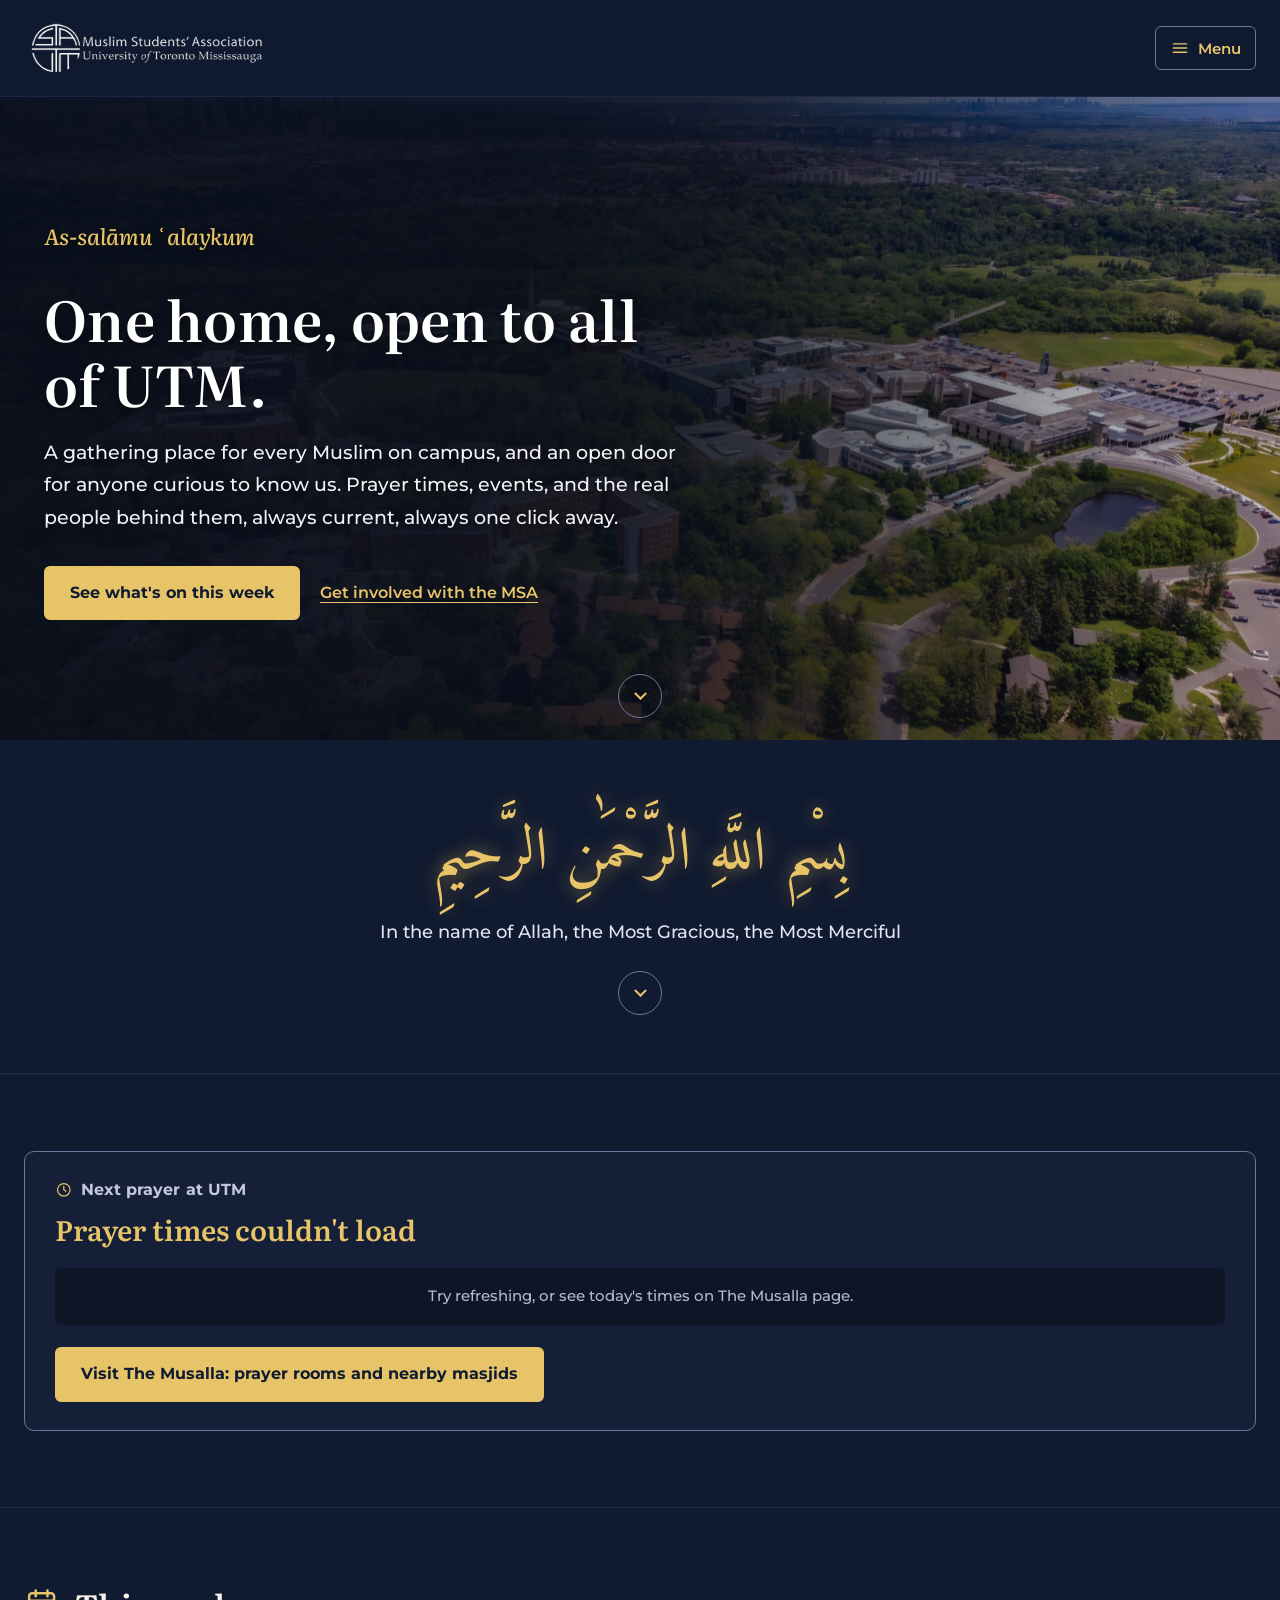
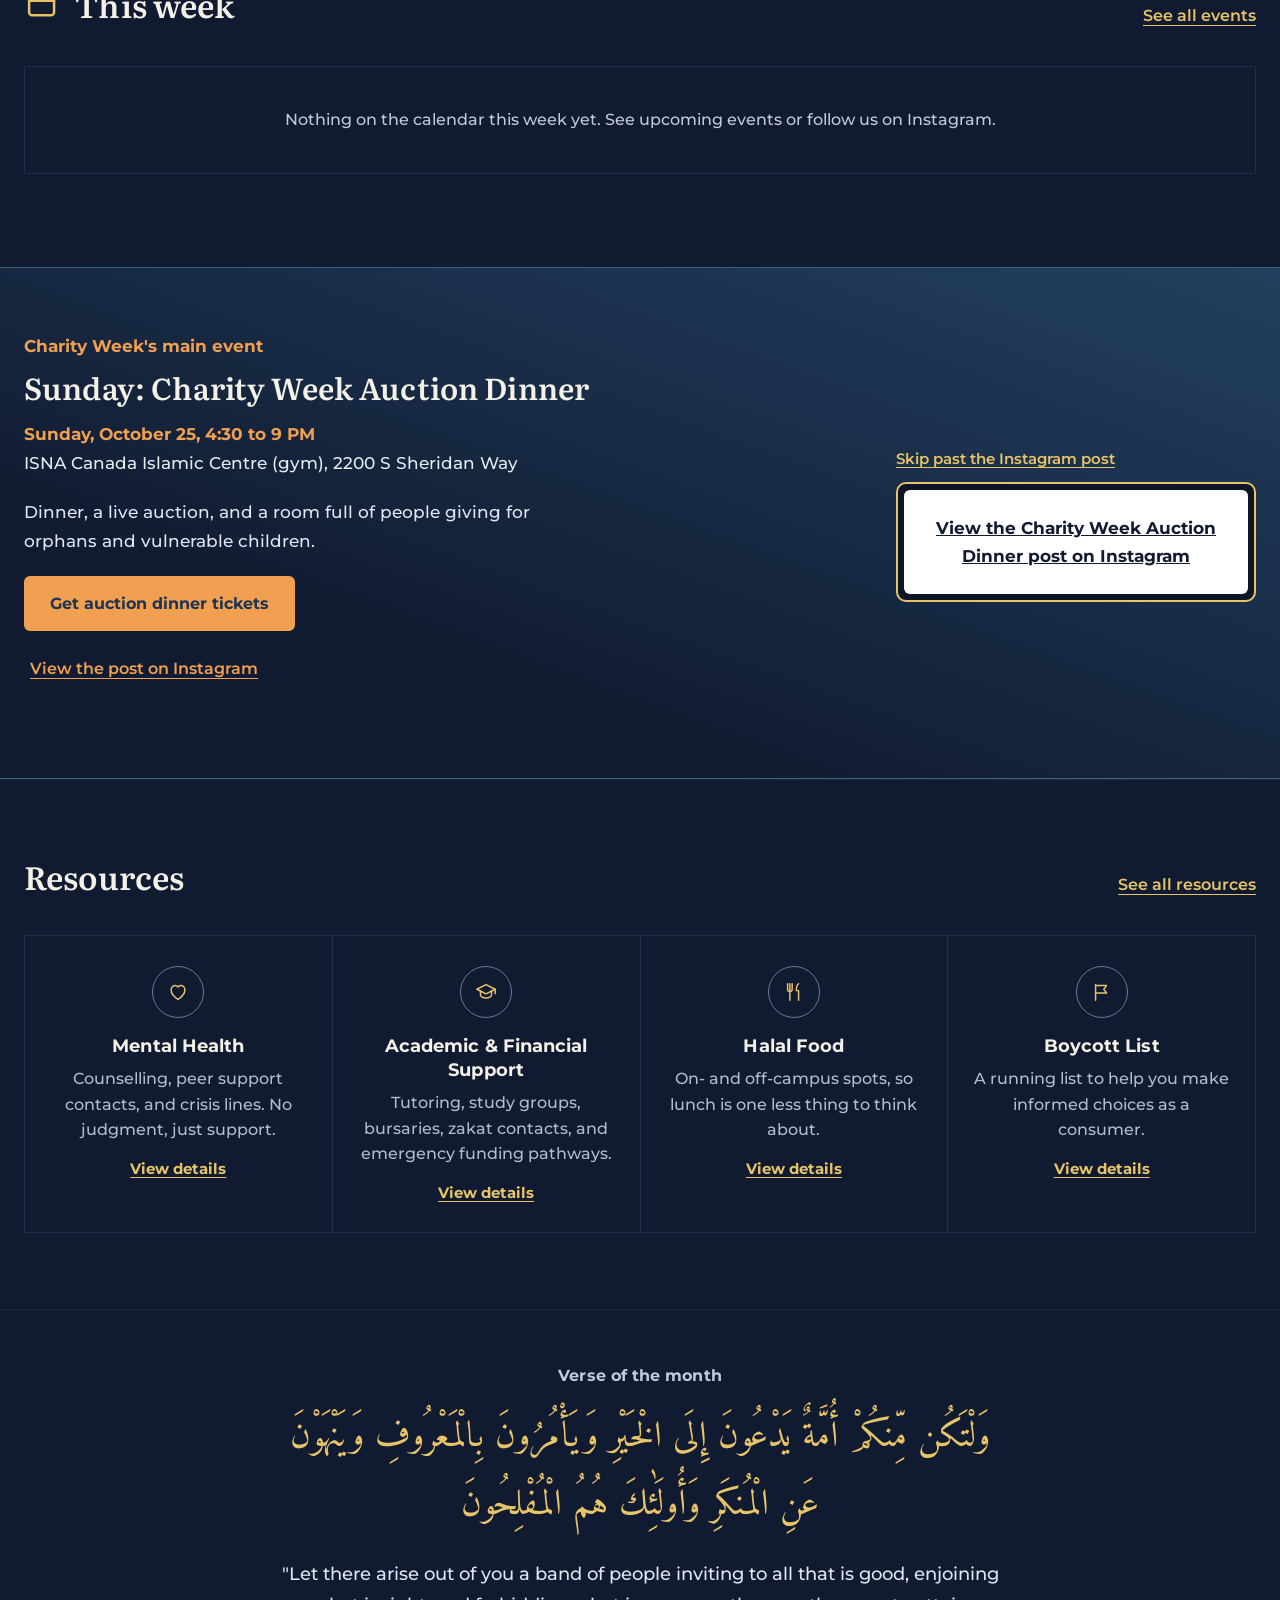
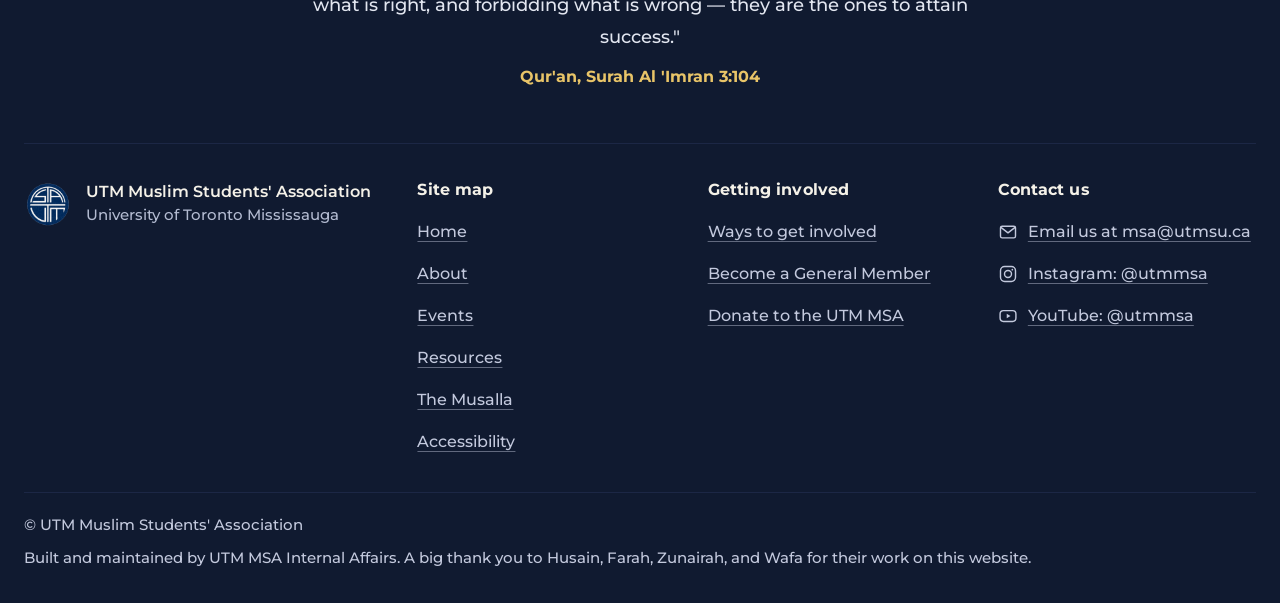
==== commit d2d48a25: "Add files via upload" ====
--- a/index.html
+++ b/index.html
@@ -161,8 +161,9 @@
       <p class="section-label">Charity Week's main event</p>
       <h2 id="highlightHeading">Sunday: Charity Week Auction Dinner</h2>
       <p class="cw-highlight-when"><strong>Sunday, October 25, 4:30 to 9 PM</strong><br>ISNA Canada Islamic Centre (gym), 2200 S Sheridan Way</p>
-      <p>Dinner, a live auction, and a room full of people giving for orphans and vulnerable children. Ticket details are in our Instagram post.</p>
-      <a class="btn-text" href="https://www.instagram.com/p/DekzhyTGxnj/" target="_blank" rel="noopener">View the auction dinner post on Instagram<span class="sr-only"> (opens in a new tab)</span></a>
+      <p>Dinner, a live auction, and a room full of people giving for orphans and vulnerable children.</p>
+      <p class="cw-highlight-actions"><a class="btn-primary" href="https://tr.ee/mMuxnOC9Ka" target="_blank" rel="noopener">Get auction dinner tickets<span class="sr-only"> (opens in a new tab)</span></a>
+      <a class="btn-text" href="https://www.instagram.com/p/DekzhyTGxnj/" target="_blank" rel="noopener">View the post on Instagram<span class="sr-only"> (opens in a new tab)</span></a></p>
     </div>
     <div class="highlight-embed">
       <a class="embed-skip" href="#resourcesPreview">Skip past the Instagram post</a>
@@ -259,7 +260,7 @@
 
   <div class="footer-bottom">
     <p>© UTM Muslim Students' Association</p>
-    <p>Designed &amp; maintained by UTMMSA Marketing</p>
+    <p class="footer-credit">Built and maintained by UTM MSA Internal Affairs. A big thank you to Husain, Farah, Zunairah, and Wafa for their work on this website.</p>
   </div>
 </footer>
 
--- a/charity-week.css
+++ b/charity-week.css
@@ -118,6 +118,8 @@
 }
 .cw-highlight .section-label { color: var(--cw-orange); }
 .cw-highlight .btn-text { color: var(--cw-orange); }
+.cw-highlight-actions { display: flex; flex-wrap: wrap; align-items: center; gap: 12px 22px; margin-top: 18px; }
+.cw-highlight .btn-primary { background: var(--cw-orange); border-color: var(--cw-orange); color: var(--cw-deep); }
 .cw-highlight-when { color: var(--cw-foam) !important; }
 .cw-highlight-when strong { color: var(--cw-orange); }
 
